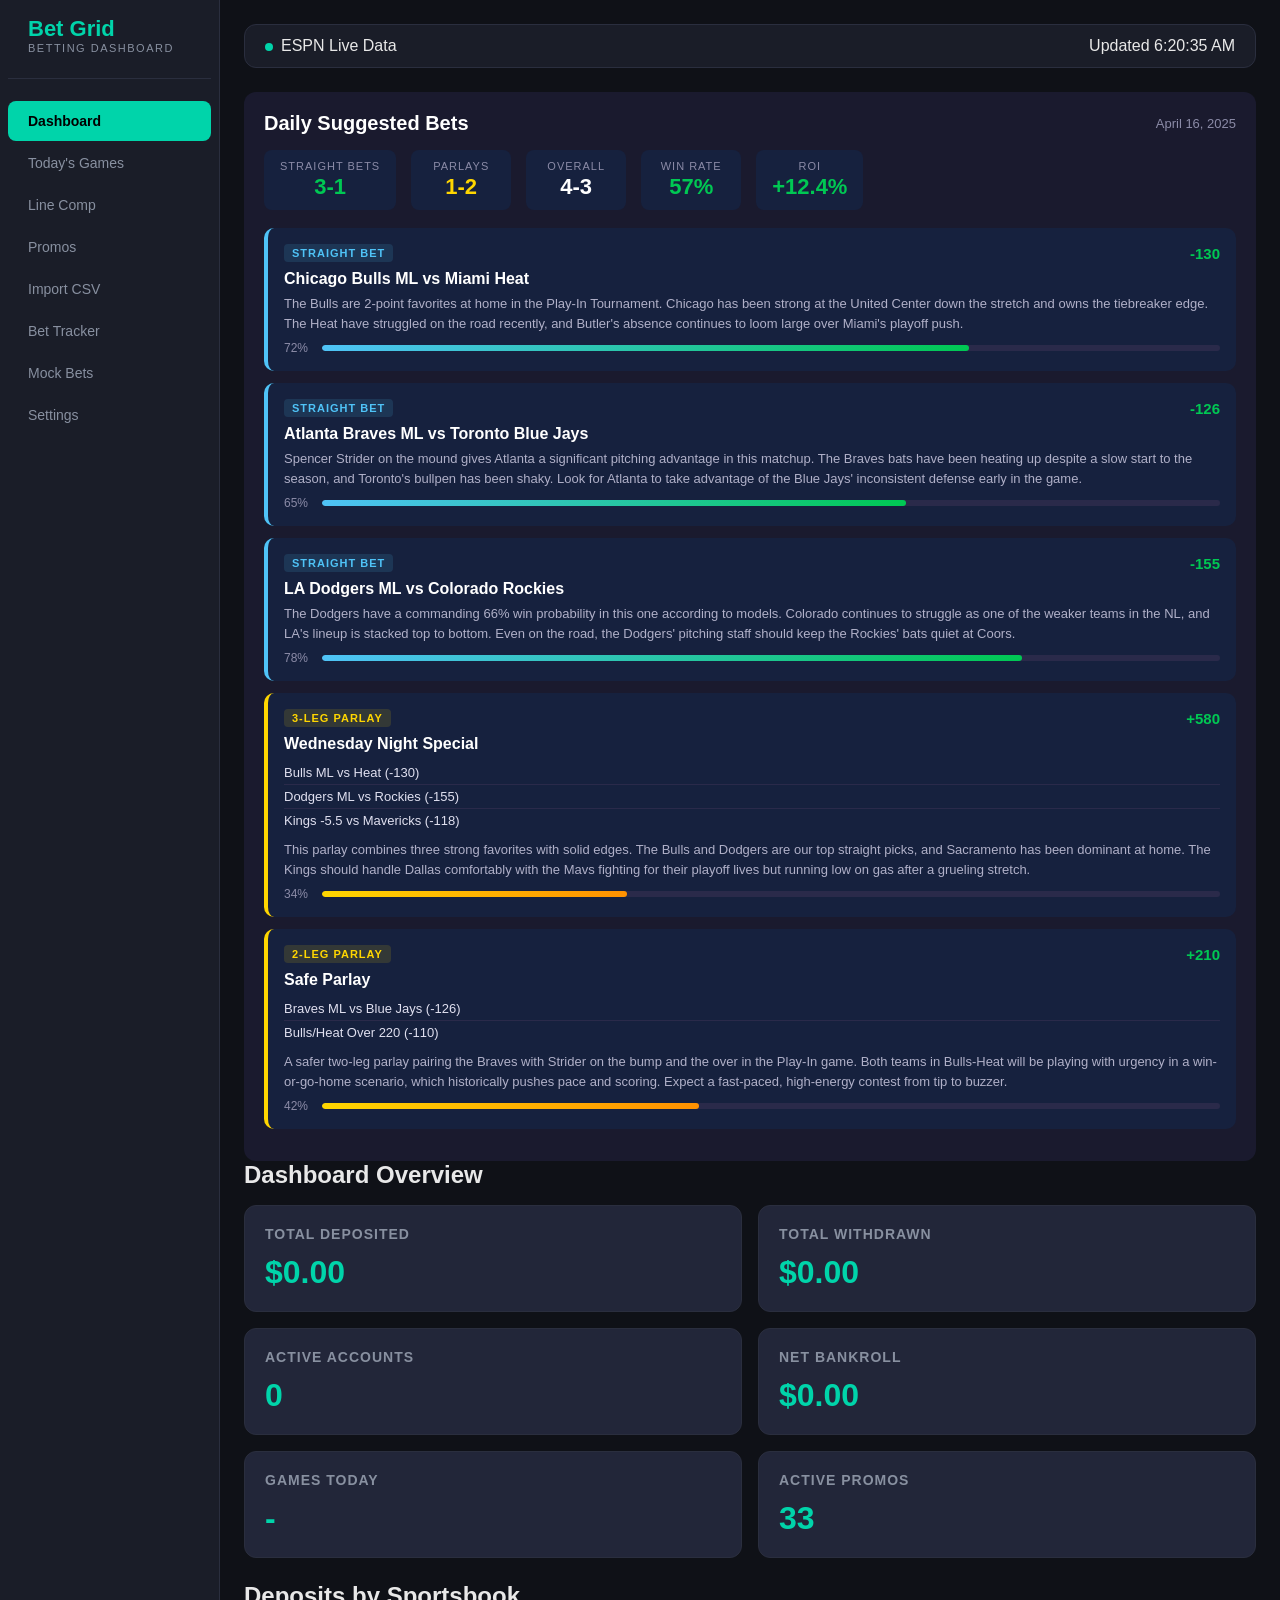
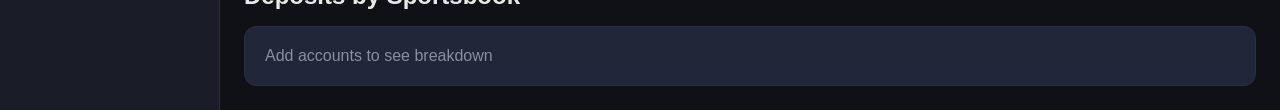
==== app.html @ ee0b2707 "Show today's games (live + upcoming) instead of blank Live Games tab" ====
<!DOCTYPE html>
<html lang="en">
<head>
<meta charset="UTF-8">
<meta name="viewport" content="width=device-width, initial-scale=1.0">
<title>Bet Grid - Sports Betting Dashboard</title>
<style>
:root{--bg:#0f1117;--bg2:#1a1d28;--card:#222639;--accent:#00d4aa;--ah:#00f0c0;--text:#e8e8e8;--dim:#8890a0;--green:#00d4aa;--red:#ff4757;--border:#2a2e3e;--side:220px}
*{margin:0;padding:0;box-sizing:border-box}
body{font-family:-apple-system,BlinkMacSystemFont,'Segoe UI',Roboto,sans-serif;background:var(--bg);color:var(--text);min-height:100vh}
#app{display:flex;min-height:100vh}
.sidebar{width:var(--side);background:var(--bg2);border-right:1px solid var(--border);padding:16px 8px;display:flex;flex-direction:column;gap:4px;flex-shrink:0}
.logo{padding:0 20px 24px;border-bottom:1px solid var(--border)}
.logo h1{font-size:22px;color:var(--accent);font-weight:700}
.tagline{font-size:11px;color:var(--dim);text-transform:uppercase;letter-spacing:1.5px}
.nav-links{list-style:none;margin-top:16px}
.nav-links li{padding:12px 20px;cursor:pointer;color:var(--dim);font-size:14px;transition:all .2s;border-radius:8px;margin:2px 0}
.nav-links li:hover{background:var(--card);color:var(--text)}
.nav-links li.active{background:var(--accent);color:#000;font-weight:600}
.mobile-nav{display:none;background:var(--bg2);padding:8px;overflow-x:auto;white-space:nowrap;border-bottom:1px solid var(--border)}
.mobile-nav button{background:var(--card);color:var(--dim);border:1px solid var(--border);padding:8px 16px;border-radius:8px;font-size:13px;margin-right:6px;cursor:pointer}
.mobile-nav button.active{background:var(--accent);color:#000;font-weight:600;border-color:var(--accent)}
.main{flex:1;padding:24px;overflow-y:auto}
.tab-content{display:none}.tab-content.active{display:block}
.status-bar{background:var(--bg2);border:1px solid var(--border);border-radius:12px;padding:12px 20px;display:flex;justify-content:space-between;align-items:center;margin-bottom:24px}
.status-dot{width:8px;height:8px;border-radius:50%;display:inline-block;margin-right:8px}
.status-dot.green{background:var(--green)}.status-dot.red{background:var(--red)}
h2{font-size:24px;margin-bottom:16px}
.grid{display:grid;grid-template-columns:repeat(auto-fill,minmax(340px,1fr));gap:16px;margin-bottom:24px}
.card{background:var(--card);border:1px solid var(--border);border-radius:12px;padding:20px}
.card h3{font-size:14px;color:var(--dim);text-transform:uppercase;letter-spacing:1px;margin-bottom:12px}
.big-num{font-size:32px;font-weight:700}
.game-card{background:var(--card);border:1px solid var(--border);border-radius:12px;padding:16px;margin-bottom:12px}
.game-header{display:flex;justify-content:space-between;align-items:center;margin-bottom:8px}
.game-teams{display:flex;flex-direction:column;gap:6px}
.team-row{display:flex;align-items:center;gap:10px;font-size:15px}
.team-row img{width:24px;height:24px}
.team-row .record{color:var(--dim);font-size:12px;margin-left:auto}
.team-row .score{font-weight:700;font-size:18px;margin-left:auto;min-width:30px;text-align:right}
.sport-badge{background:var(--accent);color:#000;font-size:11px;font-weight:700;padding:3px 8px;border-radius:4px}
.game-status{color:var(--dim);font-size:13px}
.game-status.live{color:var(--green);font-weight:600}
.odds-table{width:100%;border-collapse:collapse;margin-top:12px;font-size:13px}
.odds-table th{background:var(--bg);color:var(--dim);padding:8px 6px;text-align:center;font-size:11px;text-transform:uppercase;border-bottom:1px solid var(--border)}
.odds-table td{padding:8px 6px;text-align:center;border-bottom:1px solid var(--border)}
.odds-table .book-name{text-align:left;font-weight:600;font-size:12px;color:var(--dim)}
.odds-table .positive{color:var(--green)}.odds-table .negative{color:var(--red)}
.odds-table .best{background:rgba(0,212,170,.12);font-weight:700} .odds-table td[onclick]:hover{background:rgba(0,212,170,.2);cursor:pointer;transform:scale(1.05)}
.filter-bar{display:flex;gap:12px;margin-bottom:20px;flex-wrap:wrap;align-items:center}
.filter-bar select,.filter-bar input{background:var(--bg2);border:1px solid var(--border);color:var(--text);padding:8px 14px;border-radius:8px;font-size:14px}
.btn{background:var(--accent);color:#000;border:none;padding:10px 20px;border-radius:8px;font-weight:600;cursor:pointer;font-size:14px}
.btn:hover{background:var(--ah)}
.hidden{display:none}
table{width:100%;border-collapse:collapse;margin-top:12px}
th,td{padding:10px 12px;text-align:left;border-bottom:1px solid var(--border)}
th{color:var(--dim);font-size:12px;text-transform:uppercase}
td{font-size:14px}
.form-group{margin-bottom:16px}
.form-group label{display:block;color:var(--dim);font-size:13px;margin-bottom:6px}
.form-group input,.form-group select,.form-group textarea{width:100%;background:var(--bg2);border:1px solid var(--border);color:var(--text);padding:10px;border-radius:8px;font-size:14px}
.form-row{display:grid;grid-template-columns:1fr 1fr;gap:16px}
.toast{position:fixed;bottom:24px;right:24px;background:var(--green);color:#000;padding:12px 24px;border-radius:8px;font-weight:600;z-index:999;display:none}
.api-status{padding:8px 16px;border-radius:8px;margin-bottom:16px;font-size:13px}
.api-status.ok{background:rgba(0,212,170,.1);border:1px solid var(--green);color:var(--green)}
.api-status.err{background:rgba(255,71,87,.1);border:1px solid var(--red);color:var(--red)}
@media(max-width:768px){.sidebar{display:none}.mobile-nav{display:flex}.main{padding:12px}}
.odds-table td.clickable-odd{cursor:pointer;transition:all .15s}.odds-table td.clickable-odd:hover{background:rgba(0,212,170,.25);transform:scale(1.08)}.odds-table td.clickable-odd.selected{background:rgba(0,212,170,.35);outline:2px solid var(--accent)}.live-slip{position:sticky;bottom:0;background:var(--bg2);border:2px solid var(--accent);border-radius:12px;padding:16px;margin-top:20px;z-index:50;box-shadow:0 -4px 20px rgba(0,0,0,.5)}.cashout-btn{background:linear-gradient(135deg,#f5a623,#f7c948);color:#000;border:none;padding:6px 14px;border-radius:6px;font-weight:700;cursor:pointer;font-size:12px}.cashout-btn:hover{filter:brightness(1.1)} </style>
</head>
<body>
<div id="app">
<aside class="sidebar">
<div class="logo"><h1>Bet Grid</h1><div class="tagline">Betting Dashboard</div></div>
<ul class="nav-links">
<li class="active" data-tab="dashboard">Dashboard</li>
<li data-tab="live">Today's Games</li>
<li data-tab="lines">Line Comp</li>
<li data-tab="promos">Promos</li>


<li data-tab="import">Import CSV</li>
<li data-tab="settings">Settings</li>
<li data-tab="bets">Bet Tracker</li>
<li data-tab="mock">Mock Bets</li>         
</ul>
</aside>
<div class="main">
<div class="mobile-nav" id="mobile-nav">
<button class="active" data-tab="dashboard">Dashboard</button>
<button data-tab="live">Live</button>
<button data-tab="lines">Lines</button>
<button data-tab="promos">Promos</button>


<button data-tab="settings">Settings</button>
<button data-tab="bets">Bets</button>
<button data-tab="mock">Mock</button><button class="mobile-nav" data-tab="arb">Arb</button>
</div>
<div class="status-bar"><div><span class="status-dot green" id="status-dot"></span><span id="status-text">ESPN Live Data</span></div><span id="last-update">Connecting...</span></div>
<div id="tab-dashboard" class="tab-content active">
<h2>Dashboard Overview</h2>
<div class="grid">
<div class="card"><h3>Total Deposited</h3><div class="big-num" id="total-deposited" style="color:var(--accent)">$0.00</div></div>
<div class="card"><h3>Total Withdrawn</h3><div class="big-num" id="total-withdrawn" style="color:var(--accent)">$0.00</div></div>
<div class="card"><h3>Active Accounts</h3><div class="big-num" id="active-accounts" style="color:var(--accent)">0</div></div>
<div class="card"><h3>Net Bankroll</h3><div class="big-num" id="net-bankroll" style="color:var(--accent)">$0.00</div></div>
<div class="card"><h3>Games Today</h3><div class="big-num" id="todays-games" style="color:var(--accent)">-</div></div>
<div class="card"><h3>Active Promos</h3><div class="big-num" id="active-promos" style="color:var(--accent)">-</div></div>
</div>
<h2>Deposits by Sportsbook</h2>
<div id="deposits-chart" class="card"><p style="color:var(--dim)">Add accounts to see breakdown</p></div>
</div>
<div id="tab-live" class="tab-content">
<h2>Today's Games</h2>
<p id="live-loading">Loading live data...</p>
<p id="no-live" class="hidden">No games scheduled yet today. Check back soon!</p>
<div id="live-container"></div><div id="live-bet-slip" class="live-slip" style="display:none"><div style="display:flex;justify-content:space-between;align-items:center;margin-bottom:12px"><h3 style="color:var(--accent);margin:0">Bet Slip (<span id="lbs-count">0</span> legs)</h3><span style="color:var(--dim);font-size:12px;cursor:pointer" onclick="toggleLiveSlipBody()">&#9660;</span></div><div id="lbs-body"><div id="lbs-legs"></div><div style="display:flex;justify-content:space-between;align-items:center;margin-top:10px"><span style="color:var(--dim);font-size:13px">Combined: <strong id="lbs-odds" style="color:var(--text)">-</strong></span><span style="color:var(--dim);font-size:13px">Payout: <strong id="lbs-payout" style="color:var(--green)">$0.00</strong></span></div><div style="display:flex;gap:8px;margin-top:12px;align-items:center"><input type="number" id="lbs-wager" value="10" style="flex:1;background:var(--bg);border:1px solid var(--border);color:var(--text);padding:8px;border-radius:6px" oninput="updateLbsPayout()"><button class="btn" onclick="placeLiveBet()">Place Bet</button></div><div style="text-align:center;margin-top:6px"><a href="#" onclick="clearLbs();return false" style="color:var(--dim);font-size:12px">Clear Slip</a></div></div></div>
</div>
<div id="tab-lines" class="tab-content">
<h2>Line Comparison - 5 Sportsbooks</h2>
<div id="lines-api-status"></div>
<div class="filter-bar">
<select id="sport-filter"><option value="all">All Sports</option><option value="icehockey_nhl">NHL</option><option value="baseball_mlb">MLB</option><option value="basketball_nba">NBA</option><option value="americanfootball_nfl">NFL</option><option value="mma_mixed_martial_arts">UFC</option></select>
<button class="btn" id="refresh-lines">Refresh Lines</button>
<input type="text" id="team-search" placeholder="Search team...">
</div>
<p id="lines-loading" class="hidden">Loading odds from 5 sportsbooks...</p>
<p id="no-lines-msg" class="hidden">No odds data. Enter your Odds API key in Settings to get live lines from DraftKings, FanDuel, BetMGM, BetRivers & ESPN BET.</p>
<div id="lines-container"></div><div id="lines-parlay-slip" style="position:fixed;bottom:0;right:24px;width:380px;background:var(--bg2);border:1px solid var(--accent);border-bottom:none;border-radius:12px 12px 0 0;z-index:100;display:none;box-shadow:0 -4px 20px rgba(0,0,0,.5)"><div style="padding:12px 16px;background:var(--accent);color:#000;font-weight:700;border-radius:12px 12px 0 0;display:flex;justify-content:space-between;align-items:center;cursor:pointer" onclick="toggleLinesSlip()"><span>Parlay Slip (<span id="lp-count">0</span> legs)</span><span id="lp-toggle">&#9660;</span></div><div id="lp-body" style="padding:16px;max-height:400px;overflow-y:auto"><div id="lp-legs"><p style="color:var(--dim);font-size:13px">Click any odds in the table to add legs from any sportsbook.</p></div><div style="border-top:1px solid var(--border);padding-top:12px;margin-top:12px"><div style="display:flex;justify-content:space-between;font-size:14px;margin-bottom:4px"><span>Combined Odds:</span><strong id="lp-odds">-</strong></div><div style="display:flex;justify-content:space-between;font-size:14px;margin-bottom:8px"><span>Payout:</span><strong id="lp-payout" style="color:var(--green)">$0.00</strong></div><div style="display:flex;gap:8px;margin-bottom:8px"><input type="number" id="lp-wager" value="10" style="flex:1;background:var(--bg);border:1px solid var(--border);color:var(--text);padding:8px;border-radius:6px" oninput="updateLinesPayout()"><button class="btn" onclick="placeMockFromLines()">Place Mock Bet</button></div><button onclick="clearLinesParlay()" style="width:100%;background:none;border:1px solid var(--border);color:var(--dim);padding:6px;border-radius:6px;cursor:pointer;font-size:12px">Clear Slip</button></div></div></div>
</div>
<div id="tab-promos" class="tab-content">
<h2>Promotions</h2>
    <div class="filter-bar">
    <select id="promo-book-filter" onchange="renderPromos()"><option value="all">All Sportsbooks</option><option value="DraftKings">DraftKings</option><option value="FanDuel">FanDuel</option><option value="BetMGM">BetMGM</option><option value="ESPN BET">ESPN BET</option><option value="BetRivers">BetRivers</option></select>
    <select id="promo-sport-filter" onchange="renderPromos()"><option value="all">All Sports</option><option value="NBA">NBA</option><option value="MLB">MLB</option><option value="NHL">NHL</option><option value="NFL">NFL</option><option value="Soccer">Soccer</option><option value="NASCAR">NASCAR</option><option value="All">General</option></select>
    </div>
    <div id="promos-container" class="grid"></div>
</div>
<div id="tab-accounts" class="tab-content">
<h2>Sportsbook Accounts</h2>
<button class="btn" onclick="showAddAccount()" style="margin-bottom:16px">+ Add Account</button>
<div id="add-account-form" class="hidden card" style="margin-bottom:16px">
<div class="form-group"><label>Sportsbook</label><select id="acct-book"><option>DraftKings</option><option>FanDuel</option><option>BetMGM</option><option>BetRivers</option><option>ESPN BET</option><option>Other</option></select></div>
<div class="form-group"><label>Deposited Amount</label><input type="number" id="acct-deposit" placeholder="0.00"></div>
<button class="btn" onclick="saveAccount()">Save Account</button>
</div>
<table><thead><tr><th>Sportsbook</th><th>Deposited</th><th>Status</th><th>Action</th></tr></thead><tbody id="accounts-body"></tbody></table>
</div>
<div id="tab-transactions" class="tab-content">
<h2>Transactions</h2>
<table><thead><tr><th>Date</th><th>Book</th><th>Type</th><th>Amount</th></tr></thead><tbody id="transactions-body"></tbody></table>
</div>
<div id="tab-settings" class="tab-content">
<h2>Settings</h2>
<div class="card" style="margin-bottom:16px">
<h3>The Odds API Key</h3>
<p style="color:var(--dim);font-size:13px;margin-bottom:12px">Get a FREE key at <a href="https://the-odds-api.com" target="_blank" style="color:var(--accent)">the-odds-api.com</a> (500 requests/month). This powers live lines from DraftKings, FanDuel, BetMGM, BetRivers & ESPN BET.</p>
<div class="form-group"><label>API Key</label><input type="text" id="odds-api-key" placeholder="Paste your Odds API key here..."></div>
<button class="btn" onclick="saveApiKey()">Save API Key</button>
<div id="api-key-status" style="margin-top:8px"></div>
</div>
<div class="form-group"><label>Default Odds Format</label><select id="odds-format"><option>American</option><option>Decimal</option><option>Fractional</option></select></div>
<div class="form-group"><label>Auto-Refresh Interval</label><select id="refresh-interval"><option value="30">30 seconds</option><option value="60">1 minute</option><option value="300">5 minutes</option></select></div>
<button class="btn" onclick="showToast('Settings saved!')">Save Settings</button>
</div>
<div id="tab-bets" class="tab-content">
<h2>Bet Tracker</h2>
<div class="form-row">
<div class="form-group"><label>Sportsbook</label><select id="bt-book"><option>DraftKings</option><option>FanDuel</option><option>BetMGM</option><option>BetRivers</option><option>ESPN BET</option></select></div>
<div class="form-group"><label>Bet Amount</label><input type="number" id="bt-amount" placeholder="0.00"></div>
</div>
<div class="form-row">
<div class="form-group"><label>Odds</label><input type="text" id="bt-odds" placeholder="-110"></div>
<div class="form-group"><label>Pick</label><input type="text" id="bt-pick" placeholder="Team / Over / Under"></div>
</div>
<button class="btn" onclick="saveBet()">Log Bet</button>
<table><thead><tr><th>Date</th><th>Book</th><th>Pick</th><th>Odds</th><th>Amount</th><th>Result</th></tr></thead><tbody id="bets-body"></tbody></table>
</div>
<div id="tab-mock" class="tab-content"><h2>Mock Bets - Parlay Builder</h2><div class="grid"><div class="card"><h3>Your Mock Bankroll</h3><div style="display:flex;gap:16px;align-items:center"><div><div class="big-num" id="mock-bankroll">$1,000.00</div><p style="color:var(--dim);font-size:13px;margin-top:4px">Starting: $1,000</p></div><div style="margin-left:auto;text-align:right"><div style="font-size:14px" id="mock-record">0-0</div><p style="color:var(--dim);font-size:12px">W-L Record</p></div></div></div><div class="card"><h3>Mock Stats</h3><div style="display:grid;grid-template-columns:1fr 1fr;gap:8px;font-size:14px"><div>Total Bets: <strong id="mock-total-bets">0</strong></div><div>Win Rate: <strong id="mock-win-rate">0%</strong></div><div>Total Wagered: <strong id="mock-total-wagered">$0</strong></div><div>Net P/L: <strong id="mock-net-pl" style="color:var(--dim)">$0.00</strong></div><div>Avg Odds: <strong id="mock-avg-odds">-</strong></div><div>Best Win: <strong id="mock-best-win" style="color:var(--green)">$0</strong></div></div></div></div><div style="display:grid;grid-template-columns:1fr 340px;gap:20px;margin-top:16px"><div><h3 style="color:var(--dim);text-transform:uppercase;letter-spacing:1px;font-size:13px;margin-bottom:12px">Select Legs from Live Odds</h3><div class="filter-bar"><select id="mock-sport-filter" onchange="renderMockGames()"><option value="all">All Sports</option><option value="NHL">NHL</option><option value="MLB">MLB</option><option value="NBA">NBA</option><option value="NFL">NFL</option></select><select id="mock-book-filter" onchange="renderMockGames()"><option value="best">Best Odds</option><option value="draftkings">DraftKings</option><option value="fanduel">FanDuel</option><option value="betmgm">BetMGM</option><option value="betrivers">BetRivers</option><option value="espnbet">ESPN BET</option></select></div><div id="mock-games-list" style="max-height:500px;overflow-y:auto"><p style="color:var(--dim)">Load lines first (go to Line Comp tab or enter API key in Settings)</p></div></div><div><div class="card" style="position:sticky;top:0"><h3 style="color:var(--accent)">Parlay Slip</h3><div id="parlay-legs" style="margin:12px 0"><p style="color:var(--dim);font-size:13px">No legs added yet. Click odds from games to build your parlay.</p></div><div style="border-top:1px solid var(--border);padding-top:12px;margin-top:12px"><div style="display:flex;justify-content:space-between;font-size:14px;margin-bottom:6px"><span>Legs:</span><strong id="parlay-leg-count">0</strong></div><div style="display:flex;justify-content:space-between;font-size:14px;margin-bottom:6px"><span>Combined Odds:</span><strong id="parlay-combined-odds">-</strong></div><div style="display:flex;justify-content:space-between;font-size:14px;margin-bottom:12px"><span>Potential Payout:</span><strong id="parlay-payout" style="color:var(--green)">$0.00</strong></div><div class="form-group"><label>Wager Amount ($)</label><input type="number" id="mock-wager" placeholder="10.00" value="10" oninput="updateParlayPayout()"></div><button class="btn" onclick="placeMockBet()" style="width:100%">Place Mock Bet</button><button onclick="clearParlay()" style="width:100%;margin-top:8px;background:var(--card);color:var(--dim);border:1px solid var(--border);padding:8px;border-radius:8px;cursor:pointer">Clear Slip</button></div></div></div></div><h3 style="margin-top:24px;margin-bottom:12px">Mock Bet History</h3><div style="display:flex;gap:8px;margin-bottom:12px"><button class="btn" onclick="settleAllMock()" style="font-size:12px;padding:6px 14px">Auto-Settle Bets</button><button onclick="resetMockBets()" style="font-size:12px;padding:6px 14px;background:var(--red);color:#fff;border:none;border-radius:8px;cursor:pointer">Reset All</button></div><table><thead><tr><th>Date</th><th>Legs</th><th>Odds</th><th>Wager</th><th>Payout</th><th>Result</th></tr></thead><tbody id="mock-history-body"></tbody></table></div><div id="tab-arb" class="tab-content">
<h2>Arbitrage Calculator</h2>
<div class="form-row">
<div class="form-group"><label>Total Stake ($)</label><input type="number" id="arb-total" placeholder="100"></div>
<div class="form-group"><label>Odds Format</label><select id="arb-format"><option>American</option><option>Decimal</option></select></div>
</div>
<div class="form-row">
<div class="form-group"><label>Outcome 1 Odds</label><input type="text" id="arb-odds1" placeholder="+150"></div>
<div class="form-group"><label>Outcome 2 Odds</label><input type="text" id="arb-odds2" placeholder="-130"></div>
</div>
<button class="btn" onclick="calcArb()">Calculate</button>
<div id="arb-result" style="margin-top:16px"></div>
</div>
</div></div>
<div id="toast" class="toast"></div>
<script>
const BOOKS=['draftkings','fanduel','betmgm','betrivers','espnbet'];
const BOOK_NAMES={draftkings:'DraftKings',fanduel:'FanDuel',betmgm:'BetMGM',betrivers:'BetRivers',espnbet:'ESPN BET'};
const ODDS_SPORTS=[{key:'icehockey_nhl',name:'NHL'},{key:'baseball_mlb',name:'MLB'},{key:'basketball_nba',name:'NBA'},{key:'americanfootball_nfl',name:'NFL'},{key:'mma_mixed_martial_arts',name:'UFC'}];
const ESPN_SPORTS=[{name:'NHL',path:'hockey/nhl'},{name:'MLB',path:'baseball/mlb'},{name:'NBA',path:'basketball/nba'},{name:'NFL',path:'football/nfl'}];
let accounts=JSON.parse(localStorage.getItem('eb_accounts')||'[]');
let transactions=JSON.parse(localStorage.getItem('eb_transactions')||'[]');
let bets=JSON.parse(localStorage.getItem('eb_bets')||'[]');     let promos=[
{book:'DraftKings',sport:'NBA',desc:'NBA Play-In Games 30% SGP(x) Boost on 4+ leg parlays',exp:'2026-04-30'},
{book:'DraftKings',sport:'NBA',desc:'NBA Quick Hits 25% Profit Boost',exp:'2026-04-30'},
{book:'DraftKings',sport:'MLB',desc:'MLB Quick Hits 30% Profit Boost',exp:'2026-04-30'},
{book:'DraftKings',sport:'All',desc:'Any Sport 20% Profit Boost on any bet today',exp:'2026-04-30'},
{book:'DraftKings',sport:'Soccer',desc:'Champions League Profit Boost Pack - boost for each UCL match',exp:'2026-04-30'},
{book:'DraftKings',sport:'NBA',desc:'NBA Series Specials 25% Profit Boost on Series Props',exp:'2026-05-15'},
{book:'DraftKings',sport:'MLB',desc:'MLB Early Exit - insurance on pitchers and batters',exp:'2026-06-30'},
{book:'DraftKings',sport:'All',desc:'Refer a Friend - both get bonus bets',exp:'2026-12-31'},
{book:'FanDuel',sport:'NBA',desc:'NBA Play-In-Palooza: 50% profit boost on live NBA Play-In wager + $2M bonus bet pool',exp:'2026-04-30'},
{book:'FanDuel',sport:'NBA',desc:'NBA Happy Hour: 30% profit boost on Player Points NBA wager (5-19pm ET)',exp:'2026-04-30'},
{book:'FanDuel',sport:'NBA',desc:'NBA SGP 25% Profit Boost on 3+ leg same-game parlay',exp:'2026-04-30'},
{book:'FanDuel',sport:'All',desc:'All-Sport Parlay 30% Profit Boost on any parlay or SGP+',exp:'2026-04-30'},
{book:'FanDuel',sport:'NHL',desc:'NHL SGP 25% Profit Boost on 3+ leg same-game parlay',exp:'2026-04-30'},
{book:'FanDuel',sport:'Soccer',desc:'Soccer SGP 30% Profit Boost on 3+ leg same-game parlay',exp:'2026-04-30'},
{book:'FanDuel',sport:'MLB',desc:'Referral MLB Jersey Sweepstakes - refer a friend for giveaway entry',exp:'2026-05-31'},
{book:'FanDuel',sport:'All',desc:'FanDuel Discord community - exclusive rewards & insights',exp:'2026-12-31'},
{book:'BetMGM',sport:'All',desc:'Any Sport Parlay Boost on any sport',exp:'2026-04-30'},
{book:'BetMGM',sport:'NBA',desc:'Fast Break Daily Bonus - daily shot at $50 bonus bet, spins, or boost',exp:'2026-04-30'},
{book:'BetMGM',sport:'NHL',desc:'NHL Hat Trick Jackpot - bet $10+ on Anytime Goalscorer, share $10K if 3+ goals',exp:'2026-04-30'},
{book:'BetMGM',sport:'All',desc:'Lions Boost - daily enhanced odds boosts on select markets',exp:'2026-04-30'},
{book:'BetMGM',sport:'All',desc:'Multi-Sport Parlay Boost - up to 33% increased payout on multi-sport parlays',exp:'2026-04-30'},
{book:'BetMGM',sport:'All',desc:'Parlay Plus - up to 40% more profit on 4-7 leg parlays any sport',exp:'2026-04-30'},
{book:'BetMGM',sport:'All',desc:'Refer-a-Friend: Both get $100 bonus when friend signs up',exp:'2026-12-31'},
{book:'ESPN BET',sport:'All',desc:'Special Market - curated wagers from ESPN personalities (SVP, Greenberg, Elle Duncan)',exp:'2026-04-30'},
{book:'ESPN BET',sport:'All',desc:'Daily Odds Boosts across MLB, NBA, NHL and more',exp:'2026-04-30'},
{book:'ESPN BET',sport:'All',desc:'PENN Play Program - loyalty rewards: odds boosts, free trips, hotel stays',exp:'2026-12-31'},
{book:'ESPN BET',sport:'All',desc:'Refer a Friend - both get $50 in sportsbook bonuses',exp:'2026-12-31'},
{book:'BetRivers',sport:'All',desc:'House Specials - daily boosts & special markets for local teams',exp:'2026-04-30'},
{book:'BetRivers',sport:'All',desc:'Daily Odds Boosts - sport-specific profit boosts (NFL, NBA, NHL, MLB & more)',exp:'2026-04-30'},
{book:'BetRivers',sport:'NASCAR',desc:'NASCAR Top 5 Insurance - bonus bets back if Top 5 finisher bet loses',exp:'2026-04-30'},
{book:'BetRivers',sport:'All',desc:'PropPacks - curated prop bet bundles with boosted odds',exp:'2026-04-30'},
{book:'BetRivers',sport:'All',desc:'Rush Rewards & Bonus Store - earn points, redeem for bonus bets & boosts',exp:'2026-12-31'},
{book:'BetRivers',sport:'All',desc:'Happy Hour Multipliers - earn extra loyalty points during happy hours',exp:'2026-04-30'}
    
];
    let liveData=[];let linesData=[];
function getApiKey(){return localStorage.getItem('eb_odds_api_key')||'';}
function saveApiKey(){
const k=document.getElementById('odds-api-key').value.trim();
localStorage.setItem('eb_odds_api_key',k);
if(k){document.getElementById('api-key-status').innerHTML='<div class="api-status ok">API key saved. Testing...</div>';testApiKey(k);}else{document.getElementById('api-key-status').innerHTML='<div class="api-status err">No key entered</div>';}
}
async function testApiKey(k){
try{
const r=await fetch('https://api.the-odds-api.com/v4/sports?apiKey='+k);
if(r.ok){document.getElementById('api-key-status').innerHTML='<div class="api-status ok">Connected! Remaining: '+r.headers.get('x-requests-remaining')+' requests</div>';fetchLines();}else{document.getElementById('api-key-status').innerHTML='<div class="api-status err">Invalid key ('+r.status+')</div>';}
}catch(e){document.getElementById('api-key-status').innerHTML='<div class="api-status err">Connection error</div>';}
}
function showToast(m){const t=document.getElementById('toast');t.textContent=m;t.style.display='block';setTimeout(()=>t.style.display='none',2500);}
function showAddAccount(){document.getElementById('add-account-form').classList.toggle('hidden');}
function saveAccount(){const b=document.getElementById('acct-book').value;const d=parseFloat(document.getElementById('acct-deposit').value)||0;accounts.push({book:b,deposit:d,status:'Active'});localStorage.setItem('eb_accounts',JSON.stringify(accounts));transactions.push({date:new Date().toLocaleDateString(),book:b,type:'Deposit',amount:d});localStorage.setItem('eb_transactions',JSON.stringify(transactions));renderAll();showToast('Account added!');document.getElementById('add-account-form').classList.add('hidden');}
function removeAccount(i){transactions.push({date:new Date().toLocaleDateString(),book:accounts[i].book,type:'Withdrawal',amount:-accounts[i].deposit});accounts.splice(i,1);localStorage.setItem('eb_accounts',JSON.stringify(accounts));localStorage.setItem('eb_transactions',JSON.stringify(transactions));renderAll();showToast('Account removed');}
function saveBet(){const b=document.getElementById('bt-book').value;const a=parseFloat(document.getElementById('bt-amount').value)||0;const o=document.getElementById('bt-odds').value;const p=document.getElementById('bt-pick').value;bets.push({date:new Date().toLocaleDateString(),book:b,amount:a,odds:o,pick:p,result:'Pending'});localStorage.setItem('eb_bets',JSON.stringify(bets));renderAll();showToast('Bet logged!');}
function importCSV(){const f=document.getElementById('csv-file')?.files[0];if(!f)return showToast('Select a file first');const r=new FileReader();r.onload=function(e){const lines=e.target.result.split('\n');let count=0;lines.slice(1).forEach(l=>{const p=l.split(',');if(p.length>=4){transactions.push({date:p[0]?.trim(),book:p[1]?.trim(),type:p[2]?.trim(),amount:parseFloat(p[3])||0});count++;}});localStorage.setItem('eb_transactions',JSON.stringify(transactions));renderAll();showToast(count+' transactions imported!');};r.readAsText(f);}
function renderDashboard(){
const td=accounts.reduce((s,a)=>s+a.deposit,0);
document.getElementById('total-deposited').textContent='$'+td.toFixed(2);
document.getElementById('active-accounts').textContent=accounts.length;
document.getElementById('todays-games').textContent=linesData.length||liveData.length||'-';
document.getElementById('active-promos').textContent=promos.length;
const tw=transactions.filter(t=>t.type==='Withdrawal').reduce((s,t)=>s+Math.abs(t.amount),0);
document.getElementById('total-withdrawn').textContent='$'+tw.toFixed(2);
document.getElementById('net-bankroll').textContent='$'+(td-tw).toFixed(2);
const chart=document.getElementById('deposits-chart');
if(accounts.length>0){let h='';accounts.forEach(a=>{const p=td>0?(a.deposit/td*100):0;h+='<div style="display:flex;align-items:center;gap:12px;margin-bottom:8px"><span style="min-width:100px">'+a.book+'</span><div style="flex:1;background:var(--bg);border-radius:4px;height:24px"><div style="width:'+p+'%;background:var(--accent);height:100%;border-radius:4px"></div></div><span>$'+a.deposit.toFixed(2)+'</span></div>';});chart.innerHTML=h;}else{chart.innerHTML='<p style="color:var(--dim)">Add accounts to see breakdown</p>';}
}
function renderPromos(){const c=document.getElementById('promos-container');c.innerHTML='';const bf=document.getElementById('promo-book-filter');const sf=document.getElementById('promo-sport-filter');const bookF=bf?bf.value:'all';const sportF=sf?sf.value:'all';let filtered=promos;if(bookF!=='all')filtered=filtered.filter(p=>p.book===bookF);if(sportF!=='all')filtered=filtered.filter(p=>p.sport===sportF);const grouped={};filtered.forEach(p=>{if(!grouped[p.book])grouped[p.book]=[];grouped[p.book].push(p);});const bookColors={DraftKings:'#53d769',FanDuel:'#1493ff','BetMGM':'#c4a64e','ESPN BET':'#d12d35',BetRivers:'#1a8b4e'};Object.keys(grouped).forEach(book=>{const color=bookColors[book]||'var(--accent)';c.innerHTML+='<div style="grid-column:1/-1;margin-top:12px"><h3 style="color:'+color+';font-size:18px;margin-bottom:8px;border-bottom:2px solid '+color+';padding-bottom:6px">'+book+' ('+grouped[book].length+' promos)</h3></div>';grouped[book].forEach(p=>{c.innerHTML+='<div class="card"><h3 style="color:'+color+'">'+p.sport+'</h3><p style="font-size:16px;font-weight:600;margin:8px 0">'+p.desc+'</p><p style="color:var(--dim);font-size:13px">Expires: '+p.exp+'</p></div>';});});}
function renderAccounts(){const b=document.getElementById('accounts-body');b.innerHTML='';accounts.forEach((a,i)=>{b.innerHTML+='<tr><td>'+a.book+'</td><td>$'+a.deposit.toFixed(2)+'</td><td style="color:var(--green)">'+a.status+'</td><td><button onclick="removeAccount('+i+')" style="background:var(--red);color:#fff;border:none;padding:4px 12px;border-radius:4px;cursor:pointer">Remove</button></td></tr>';});}
function renderTransactions(){const b=document.getElementById('transactions-body');b.innerHTML='';transactions.slice().reverse().forEach(t=>{b.innerHTML+='<tr><td>'+t.date+'</td><td>'+t.book+'</td><td>'+t.type+'</td><td style="color:'+(t.amount>=0?'var(--green)':'var(--red)')+'">$'+Math.abs(t.amount).toFixed(2)+'</td></tr>';});}
function renderBets(){const b=document.getElementById('bets-body');b.innerHTML='';bets.slice().reverse().forEach(t=>{b.innerHTML+='<tr><td>'+t.date+'</td><td>'+t.book+'</td><td>'+t.pick+'</td><td>'+t.odds+'</td><td>$'+t.amount.toFixed(2)+'</td><td>'+t.result+'</td></tr>';});}
function calcArb(){const total=parseFloat(document.getElementById('arb-total').value)||100;const o1=document.getElementById('arb-odds1').value;const o2=document.getElementById('arb-odds2').value;function toD(o){const n=parseInt(o);return n>0?(n/100)+1:(100/Math.abs(n))+1;}const d1=toD(o1),d2=toD(o2);const m=(1/d1)+(1/d2);const s1=total*(1/d1)/((1/d1)+(1/d2));const s2=total-s1;const div=document.getElementById('arb-result');if(m<1){const pr=total/m-total;div.innerHTML='<div style="background:rgba(0,212,170,.1);border:1px solid var(--green);border-radius:8px;padding:16px"><div style="color:var(--green);font-weight:700;font-size:18px">ARB FOUND! +$'+pr.toFixed(2)+'</div><div style="margin-top:8px">Stake 1: $'+s1.toFixed(2)+' at '+o1+'</div><div>Stake 2: $'+s2.toFixed(2)+' at '+o2+'</div></div>';}else{div.innerHTML='<div style="background:rgba(255,71,87,.1);border:1px solid var(--red);border-radius:8px;padding:16px"><div style="color:var(--red);font-weight:700">No arb. Vig: '+((m-1)*100).toFixed(2)+'%</div><div style="margin-top:8px">Stake 1: $'+s1.toFixed(2)+' at '+o1+'</div><div>Stake 2: $'+s2.toFixed(2)+' at '+o2+'</div></div>';}}
function renderAll(){renderDashboard();renderPromos();renderAccounts();renderTransactions();renderBets();} // Tab nav
function switchTab(tab){
document.querySelectorAll('.nav-links li').forEach(l=>l.classList.remove('active'));
document.querySelectorAll('.tab-content').forEach(t=>t.classList.remove('active'));
document.querySelectorAll('.mobile-nav button').forEach(b=>b.classList.remove('active'));
document.getElementById('tab-'+tab).classList.add('active');
const sl=document.querySelector('.nav-links li[data-tab="'+tab+'"]');if(sl)sl.classList.add('active');
const mb=document.querySelector('.mobile-nav button[data-tab="'+tab+'"]');if(mb)mb.classList.add('active');
}
document.querySelectorAll('.nav-links li').forEach(li=>{li.addEventListener('click',()=>switchTab(li.dataset.tab));});
document.querySelectorAll('.mobile-nav button').forEach(btn=>{btn.addEventListener('click',()=>switchTab(btn.dataset.tab));});
// ESPN Live Games
async function fetchESPN(){
document.getElementById('live-loading').classList.remove('hidden');
document.getElementById('no-live').classList.add('hidden');
document.getElementById('live-container').innerHTML='';
liveData=[];
for(const s of ESPN_SPORTS){
try{
const r=await fetch('https://site.api.espn.com/apis/site/v2/sports/'+s.path+'/scoreboard?dates='+new Date().toISOString().slice(0,10).replace(/-/g,''));
if(!r.ok)continue;const d=await r.json();
(d.events||[]).forEach(ev=>{
const c=ev.competitions&&ev.competitions[0];if(!c)return;
const away=c.competitors.find(x=>x.homeAway==='away');
const home=c.competitors.find(x=>x.homeAway==='home');
const tp=c.status?.type||{};
if(tp.state==='post')return;
liveData.push({sport:s.name,away,home,status:tp.shortDetail||'Live',comp:c});
});
}catch(e){console.log(e);}}
document.getElementById('live-loading').classList.add('hidden');
if(!liveData.length)document.getElementById('no-live').classList.remove('hidden');
renderLive();
document.getElementById('last-update').textContent='Updated '+new Date().toLocaleTimeString();
renderDashboard();
}
function renderLive(){
    const c=document.getElementById('live-container');c.innerHTML='';
    liveData.forEach(g=>{
    const aR=g.away.records?g.away.records[0]?.summary:'';
    const hR=g.home.records?g.home.records[0]?.summary:'';
    const isPre=g.comp.status.type.state==='pre';
    const awayName=g.away.team.displayName||g.away.team.shortDisplayName||g.away.team.abbreviation;
    const homeName=g.home.team.displayName||g.home.team.shortDisplayName||g.home.team.abbreviation;
    let oddsHTML='';
    const match=linesData.find(l=>{const la=l.away.toLowerCase(),lh=l.home.toLowerCase();return (la.includes(g.away.team.name.toLowerCase())||l.away.includes(g.away.team.shortDisplayName||'XX')) && (lh.includes(g.home.team.name.toLowerCase())||l.home.includes(g.home.team.shortDisplayName||'XX'));});
    if(match&&match.bookmakers.length){
    oddsHTML='<table class="odds-table"><thead><tr><th style="text-align:left">Book</th><th>'+g.away.team.abbreviation+' ML</th><th>'+g.home.team.abbreviation+' ML</th><th>Spread</th><th>O/U</th></tr></thead><tbody>';
    let bestAw=-9999,bestHm=-9999;
    match.bookmakers.forEach(bk=>{bk.markets.forEach(mk=>{if(mk.key==='h2h'){const aw=mk.outcomes.find(o=>o.name===match.away);const hm=mk.outcomes.find(o=>o.name===match.home);if(aw&&aw.price>bestAw)bestAw=aw.price;if(hm&&hm.price>bestHm)bestHm=hm.price;}});});
    ['draftkings','fanduel','betmgm','betrivers','espnbet'].forEach(bKey=>{
    const bk=match.bookmakers.find(b=>b.key===bKey);const name=BOOK_NAMES[bKey]||bKey;
    if(!bk){oddsHTML+='<tr><td class="book-name">'+name+'</td><td>-</td><td>-</td><td>-</td><td>-</td></tr>';return;}
    let awML='-',hmML='-',spread='-',ou='-';
    bk.markets.forEach(mk=>{if(mk.key==='h2h'){const aw=mk.outcomes.find(o=>o.name===match.away);const hm=mk.outcomes.find(o=>o.name===match.home);if(aw)awML=(aw.price>0?'+':'')+aw.price;if(hm)hmML=(hm.price>0?'+':'')+hm.price;}if(mk.key==='spreads'){const aw=mk.outcomes.find(o=>o.name===match.away);if(aw)spread=(aw.point>0?'+':'')+aw.point+' ('+(aw.price>0?'+':'')+aw.price+')';}if(mk.key==='totals'){const ov=mk.outcomes.find(o=>o.name==='Over');if(ov)ou='O '+ov.point+' ('+(ov.price>0?'+':'')+ov.price+')';}});
    const awN=parseFloat(awML)||0,hmN=parseFloat(hmML)||0;
    oddsHTML+='<tr><td class="book-name">'+name+'</td><td class="'+(awML!='-'?(awN<0?'negative':'positive'):'')+' '+(awN===bestAw&&awML!='-'?'best':'')+'">'+awML+'</td><td class="'+(hmML!='-'?(hmN<0?'negative':'positive'):'')+' '+(hmN===bestHm&&hmML!='-'?'best':'')+'">'+hmML+'</td><td>'+spread+'</td><td>'+ou+'</td></tr>';});
    oddsHTML+='</tbody></table>';}
    c.innerHTML+='<div class="game-card"><div class="game-header"><span class="sport-badge">'+g.sport+'</span><span class="game-status '+(g.status.includes('PM')||g.status.includes('AM')?'':'live')+'">'+g.status+'</span></div><div class="game-teams"><div class="team-row"><img src="'+g.away.team.logo+'" onerror="this.style.display=\'none\'"><strong>'+g.away.team.abbreviation+'</strong><span class="record">'+aR+'</span><span class="score">'+(isPre?'-':g.away.score)+'</span></div><div class="team-row"><img src="'+g.home.team.logo+'" onerror="this.style.display=\'none\'"><strong>'+g.home.team.abbreviation+'</strong><span class="record">'+hR+'</span><span class="score">'+(isPre?'-':g.home.score)+'</span></div></div>'+oddsHTML+'</div>';
    });
    }
// The Odds API - Multi-book lines
async function fetchLines(){
const key=getApiKey();
const st=document.getElementById('lines-api-status');
if(!key){
st.innerHTML='<div class="api-status err">No API key. Go to Settings to add your free Odds API key for live lines from 5 sportsbooks.</div>';
document.getElementById('no-lines-msg').classList.remove('hidden');
return;
}
st.innerHTML='';
document.getElementById('lines-loading').classList.remove('hidden');
document.getElementById('no-lines-msg').classList.add('hidden');
document.getElementById('lines-container').innerHTML='';
linesData=[];
const sf=document.getElementById('sport-filter').value;
const sports=sf==='all'?ODDS_SPORTS:ODDS_SPORTS.filter(s=>s.key===sf);
for(const s of sports){
try{
const url='https://api.the-odds-api.com/v4/sports/'+s.key+'/odds?apiKey='+key+'&regions=us&markets=h2h,spreads,totals&oddsFormat=american&bookmakers='+BOOKS.join(',');
const r=await fetch(url);
if(!r.ok)continue;
const data=await r.json();
const rem=r.headers.get('x-requests-remaining');
if(rem)st.innerHTML='<div class="api-status ok">Connected - '+rem+' API requests remaining this month</div>';
data.forEach(ev=>{
linesData.push({sport:s.name,sportKey:s.key,id:ev.id,home:ev.home_team,away:ev.away_team,start:ev.commence_time,bookmakers:ev.bookmakers||[]});
});
}catch(e){console.log(e);}}
document.getElementById('lines-loading').classList.add('hidden');
if(!linesData.length)document.getElementById('no-lines-msg').classList.remove('hidden');
renderLines();renderLive();renderMockGames();
renderDashboard();
}
function renderLines(){
const c=document.getElementById('lines-container');c.innerHTML='';
const search=document.getElementById('team-search').value.toLowerCase();
let filtered=linesData;
if(search)filtered=linesData.filter(g=>g.home.toLowerCase().includes(search)||g.away.toLowerCase().includes(search));
if(!filtered.length){c.innerHTML='<p style="color:var(--dim)">No games match filters.</p>';return;}
filtered.forEach(g=>{
const dt=new Date(g.start);
const timeStr=dt.toLocaleDateString('en-US',{month:'short',day:'numeric'})+' '+dt.toLocaleTimeString('en-US',{hour:'numeric',minute:'2-digit'});
let html='<div class="game-card"><div class="game-header"><span class="sport-badge">'+g.sport+'</span><span class="game-status">'+timeStr+'</span></div>';
html+='<div class="game-teams" style="margin-bottom:12px"><div class="team-row"><strong>'+g.away+'</strong></div><div class="team-row"><strong>'+g.home+'</strong></div></div>';
// Build odds table
html+='<table class="odds-table"><thead><tr><th style="text-align:left">Book</th><th>'+g.away.split(' ').pop()+' ML</th><th>'+g.home.split(' ').pop()+' ML</th><th>Spread</th><th>O/U</th></tr></thead><tbody>';
let bestAwayML=-9999,bestHomeML=-9999,bestSpreadVal=-9999,bestOU=9999;
// Collect best values first
g.bookmakers.forEach(bk=>{
bk.markets.forEach(mk=>{
if(mk.key==='h2h'){
const aw=mk.outcomes.find(o=>o.name===g.away);
const hm=mk.outcomes.find(o=>o.name===g.home);
if(aw&&aw.price>bestAwayML)bestAwayML=aw.price;
if(hm&&hm.price>bestHomeML)bestHomeML=hm.price;
}
});
});
// Render each book
const bookOrder=['draftkings','fanduel','betmgm','betrivers','espnbet'];
bookOrder.forEach(bKey=>{
const bk=g.bookmakers.find(b=>b.key===bKey);
const name=BOOK_NAMES[bKey]||bKey;
if(!bk){html+='<tr><td class="book-name">'+name+'</td><td>-</td><td>-</td><td>-</td><td>-</td></tr>';return;}
let awML='-',hmML='-',spread='-',ou='-';
bk.markets.forEach(mk=>{
if(mk.key==='h2h'){
const aw=mk.outcomes.find(o=>o.name===g.away);
const hm=mk.outcomes.find(o=>o.name===g.home);
if(aw)awML=(aw.price>0?'+':'')+aw.price;
if(hm)hmML=(hm.price>0?'+':'')+hm.price;
}
if(mk.key==='spreads'){
const aw=mk.outcomes.find(o=>o.name===g.away);
if(aw)spread=(aw.point>0?'+':'')+aw.point+' ('+(aw.price>0?'+':'')+aw.price+')';
}
if(mk.key==='totals'){
const ov=mk.outcomes.find(o=>o.name==='Over');
if(ov)ou='O '+ov.point+' ('+(ov.price>0?'+':'')+ov.price+')';
}
});
const awNum=parseFloat(awML)||0;
const hmNum=parseFloat(hmML)||0;
const awCls=(awML!=='-'?(awNum<0?'negative':'positive'):'')+' '+(awNum===bestAwayML&&awML!=='-'?'best':'');
const hmCls=(hmML!=='-'?(hmNum<0?'negative':'positive'):'')+' '+(hmNum===bestHomeML&&hmML!=='-'?'best':'');
const gIdx=linesData.indexOf(g);html+='<tr><td class="book-name">'+name+'</td><td class="'+awCls+'" style="cursor:pointer" onclick="addToLinesParlay('+gIdx+',\'away\',\''+bKey+'\')" title="Click to add to parlay">'+awML+'</td><td class="'+hmCls+'" style="cursor:pointer" onclick="addToLinesParlay('+gIdx+',\'home\',\''+bKey+'\')" title="Click to add to parlay">'+hmML+'</td><td>'+spread+'</td><td>'+ou+'</td></tr>';
});
html+='</tbody></table></div>';
c.innerHTML+=html;
});
}
// Filters
document.getElementById('sport-filter').addEventListener('change',renderLines);
document.getElementById('team-search').addEventListener('input',renderLines);
document.getElementById('refresh-lines').addEventListener('click',fetchLines);
// Init
// Auto-fetch lines on load if key saved
const savedKey=getApiKey();
if(savedKey)document.getElementById('odds-api-key').value=savedKey;
renderAll();if(savedKey)fetchLines();
fetchESPN();
setInterval(fetchESPN,30000); let parlaySlip=[];let mockBets=JSON.parse(localStorage.getItem('eb_mock_bets')||'[]');let mockBankroll=parseFloat(localStorage.getItem('eb_mock_bankroll'))||1000; function toDecimal(am){const n=parseInt(am);return n>0?(n/100)+1:(100/Math.abs(n))+1;} function toAmerican(dec){return dec>=2?'+'+(Math.round((dec-1)*100)):'-'+Math.round(100/(dec-1));} function renderMockGames(){const c=document.getElementById('mock-games-list');if(!linesData.length){c.innerHTML='<p style="color:var(--dim)">No lines loaded. Go to Line Comp or add API key in Settings.</p>';return;}const sf=document.getElementById('mock-sport-filter').value;const bf=document.getElementById('mock-book-filter').value;let games=linesData;if(sf!=='all')games=games.filter(g=>g.sport===sf);c.innerHTML='';games.forEach((g,gi)=>{let bestAw={p:-99999},bestHm={p:-99999};g.bookmakers.forEach(bk=>{bk.markets.forEach(mk=>{if(mk.key==='h2h'){const aw=mk.outcomes.find(o=>o.name===g.away);const hm=mk.outcomes.find(o=>o.name===g.home);if(aw&&aw.price>bestAw.p){bestAw={p:aw.price,bk:bk.key};}if(hm&&hm.price>bestHm.p){bestHm={p:hm.price,bk:bk.key};}}});});let awOdds=bestAw.p,hmOdds=bestHm.p,awBook='Best',hmBook='Best';if(bf!=='best'){const bk=g.bookmakers.find(b=>b.key===bf);if(bk){const mk=bk.markets.find(m=>m.key==='h2h');if(mk){const aw=mk.outcomes.find(o=>o.name===g.away);const hm=mk.outcomes.find(o=>o.name===g.home);if(aw)awOdds=aw.price;if(hm)hmOdds=hm.price;awBook=BOOK_NAMES[bf];hmBook=BOOK_NAMES[bf];}}}else{awBook=BOOK_NAMES[bestAw.bk]||'';hmBook=BOOK_NAMES[bestHm.bk]||'';}const awF=(awOdds>0?'+':'')+awOdds;const hmF=(hmOdds>0?'+':'')+hmOdds;const dt=new Date(g.start);const tStr=dt.toLocaleDateString('en-US',{month:'short',day:'numeric'})+' '+dt.toLocaleTimeString('en-US',{hour:'numeric',minute:'2-digit'});c.innerHTML+='<div class="game-card" style="padding:12px;margin-bottom:8px"><div style="display:flex;justify-content:space-between;align-items:center;margin-bottom:6px"><span class="sport-badge">'+g.sport+'</span><span style="color:var(--dim);font-size:12px">'+tStr+'</span></div><div style="display:flex;justify-content:space-between;align-items:center;margin-bottom:4px"><span style="font-size:14px">'+g.away+'</span><button onclick="addLeg('+gi+',\'away\')" style="background:'+(awOdds>0?'rgba(0,212,170,.15)':'rgba(255,71,87,.15)')+';color:'+(awOdds>0?'var(--green)':'var(--red)')+';border:1px solid '+(awOdds>0?'var(--green)':'var(--red)')+';padding:4px 12px;border-radius:6px;cursor:pointer;font-weight:700;font-size:13px" title="'+awBook+'">'+awF+'</button></div><div style="display:flex;justify-content:space-between;align-items:center"><span style="font-size:14px">'+g.home+'</span><button onclick="addLeg('+gi+',\'home\')" style="background:'+(hmOdds>0?'rgba(0,212,170,.15)':'rgba(255,71,87,.15)')+';color:'+(hmOdds>0?'var(--green)':'var(--red)')+';border:1px solid '+(hmOdds>0?'var(--green)':'var(--red)')+';padding:4px 12px;border-radius:6px;cursor:pointer;font-weight:700;font-size:13px" title="'+hmBook+'">'+hmF+'</button></div></div>';});} function addLeg(gi,side){const g=linesData[gi];if(!g)return;const bf=document.getElementById('mock-book-filter').value;let odds,team,book;if(bf==='best'){let best=-99999,bestBk='';g.bookmakers.forEach(bk=>{const mk=bk.markets.find(m=>m.key==='h2h');if(mk){const o=mk.outcomes.find(o=>o.name===(side==='away'?g.away:g.home));if(o&&o.price>best){best=o.price;bestBk=bk.key;}}});odds=best;book=BOOK_NAMES[bestBk]||bestBk;}else{const bk=g.bookmakers.find(b=>b.key===bf);const mk=bk?bk.markets.find(m=>m.key==='h2h'):null;const o=mk?mk.outcomes.find(o=>o.name===(side==='away'?g.away:g.home)):null;odds=o?o.price:0;book=BOOK_NAMES[bf]||bf;}team=side==='away'?g.away:g.home;const dup=parlaySlip.find(l=>l.gameId===g.id);if(dup){const idx=parlaySlip.indexOf(dup);parlaySlip[idx]={gameId:g.id,team,odds,book,sport:g.sport,vs:g.away+' vs '+g.home};}else{parlaySlip.push({gameId:g.id,team,odds,book,sport:g.sport,vs:g.away+' vs '+g.home});}renderParlaySlip();showToast(team+' added to parlay');} function renderParlaySlip(){const c=document.getElementById('parlay-legs');if(!parlaySlip.length){c.innerHTML='<p style="color:var(--dim);font-size:13px">No legs added yet. Click odds from games to build your parlay.</p>';document.getElementById('parlay-leg-count').textContent='0';document.getElementById('parlay-combined-odds').textContent='-';document.getElementById('parlay-payout').textContent='$0.00';return;}c.innerHTML='';parlaySlip.forEach((l,i)=>{const f=(l.odds>0?'+':'')+l.odds;c.innerHTML+='<div style="display:flex;justify-content:space-between;align-items:center;padding:8px;background:var(--bg);border-radius:6px;margin-bottom:6px;font-size:13px"><div><strong>'+l.team+'</strong><div style="color:var(--dim);font-size:11px">'+l.sport+' · '+l.book+'</div></div><div style="display:flex;align-items:center;gap:8px"><span style="color:'+(l.odds>0?'var(--green)':'var(--red)')+';font-weight:700">'+f+'</span><button onclick="removeLeg('+i+')" style="background:none;border:none;color:var(--red);cursor:pointer;font-size:16px">×</button></div></div>';});document.getElementById('parlay-leg-count').textContent=parlaySlip.length;const combo=parlaySlip.reduce((a,l)=>a*toDecimal(l.odds),1);const comboAm=toAmerican(combo);document.getElementById('parlay-combined-odds').textContent=comboAm;updateParlayPayout();} function updateParlayPayout(){const w=parseFloat(document.getElementById('mock-wager').value)||0;const combo=parlaySlip.reduce((a,l)=>a*toDecimal(l.odds),1);const pay=w*combo;document.getElementById('parlay-payout').textContent='$'+pay.toFixed(2);} function removeLeg(i){parlaySlip.splice(i,1);renderParlaySlip();} function clearParlay(){parlaySlip=[];renderParlaySlip();} function placeMockBet(){if(!parlaySlip.length)return showToast('Add legs first!');const w=parseFloat(document.getElementById('mock-wager').value)||0;if(w<=0)return showToast('Enter wager amount');if(w>mockBankroll)return showToast('Not enough mock bankroll!');const combo=parlaySlip.reduce((a,l)=>a*toDecimal(l.odds),1);const pay=w*combo;mockBankroll-=w;localStorage.setItem('eb_mock_bankroll',mockBankroll);const bet={date:new Date().toLocaleDateString(),legs:parlaySlip.map(l=>({team:l.team,odds:l.odds,book:l.book,sport:l.sport,vs:l.vs})),combinedOdds:toAmerican(combo),wager:w,payout:pay,result:'Pending'};mockBets.push(bet);localStorage.setItem('eb_mock_bets',JSON.stringify(mockBets));parlaySlip=[];renderParlaySlip();renderMockStats();renderMockHistory(); let linesParlay=[]; function addToLinesParlay(gi,side,bookKey){const g=linesData[gi];if(!g)return;const bk=g.bookmakers.find(b=>b.key===bookKey);if(!bk)return;const mk=bk.markets.find(m=>m.key==='h2h');if(!mk)return;const team=side==='away'?g.away:g.home;const o=mk.outcomes.find(x=>x.name===team);if(!o)return;const odds=o.price;const book=BOOK_NAMES[bookKey]||bookKey;const dup=linesParlay.findIndex(l=>l.gameId===g.id);if(dup>=0){linesParlay[dup]={gameId:g.id,team,odds,book,bookKey,sport:g.sport,vs:g.away+' vs '+g.home};}else{linesParlay.push({gameId:g.id,team,odds,book,bookKey,sport:g.sport,vs:g.away+' vs '+g.home});}renderLinesSlip();document.getElementById('lines-parlay-slip').style.display='block';showToast(team+' ('+book+') added to parlay');} function renderLinesSlip(){const c=document.getElementById('lp-legs');const n=linesParlay.length;document.getElementById('lp-count').textContent=n;if(!n){c.innerHTML='<p style="color:var(--dim);font-size:13px">Click any odds in the table to add legs from any sportsbook.</p>';document.getElementById('lp-odds').textContent='-';document.getElementById('lp-payout').textContent='$0.00';return;}c.innerHTML='';linesParlay.forEach((l,i)=>{const f=(l.odds>0?'+':'')+l.odds;c.innerHTML+='<div style="display:flex;justify-content:space-between;align-items:center;padding:8px;background:var(--bg);border-radius:6px;margin-bottom:6px;font-size:13px"><div><strong>'+l.team+'</strong><div style="color:var(--dim);font-size:11px">'+l.sport+' \u00b7 '+l.book+'</div></div><div style="display:flex;align-items:center;gap:8px"><span style="color:'+(l.odds>0?'var(--green)':'var(--red)')+';font-weight:700">'+f+'</span><button onclick="removeLinesLeg('+i+')" style="background:none;border:none;color:var(--red);cursor:pointer;font-size:16px">\u00d7</button></div></div>';});const combo=linesParlay.reduce((a,l)=>a*toDecimal(l.odds),1);document.getElementById('lp-odds').textContent=toAmerican(combo);updateLinesPayout();} function updateLinesPayout(){const w=parseFloat(document.getElementById('lp-wager').value)||0;const combo=linesParlay.reduce((a,l)=>a*toDecimal(l.odds),1);document.getElementById('lp-payout').textContent='$'+(w*combo).toFixed(2);} function removeLinesLeg(i){linesParlay.splice(i,1);renderLinesSlip();if(!linesParlay.length)document.getElementById('lines-parlay-slip').style.display='none';} function clearLinesParlay(){linesParlay=[];renderLinesSlip();document.getElementById('lines-parlay-slip').style.display='none';} function toggleLinesSlip(){const b=document.getElementById('lp-body');const t=document.getElementById('lp-toggle');if(b.style.display==='none'){b.style.display='block';t.innerHTML='&#9660;';}else{b.style.display='none';t.innerHTML='&#9650;';}} function placeMockFromLines(){if(!linesParlay.length)return showToast('Add legs first!');const w=parseFloat(document.getElementById('lp-wager').value)||0;if(w<=0)return showToast('Enter wager amount');if(w>mockBankroll)return showToast('Not enough mock bankroll!');const combo=linesParlay.reduce((a,l)=>a*toDecimal(l.odds),1);const pay=w*combo;mockBankroll-=w;localStorage.setItem('eb_mock_bankroll',mockBankroll);const bet={date:new Date().toLocaleDateString(),legs:linesParlay.map(l=>({team:l.team,odds:l.odds,book:l.book,sport:l.sport,vs:l.vs})),combinedOdds:toAmerican(combo),wager:w,payout:pay,result:'Pending'};mockBets.push(bet);localStorage.setItem('eb_mock_bets',JSON.stringify(mockBets));linesParlay=[];renderLinesSlip();document.getElementById('lines-parlay-slip').style.display='none';renderMockStats();renderMockHistory();switchTab('mock');showToast('Mock bet placed! $'+w.toFixed(2)+' wagered - view in Mock Bets');}showToast('Mock bet placed! $'+w.toFixed(2)+' wagered');} function settleAllMock(){let changed=false;mockBets.forEach(b=>{if(b.result==='Pending'){const win=Math.random()<0.42;b.result=win?'Won':'Lost';if(win){mockBankroll+=b.payout;}changed=true;}});if(changed){localStorage.setItem('eb_mock_bets',JSON.stringify(mockBets));localStorage.setItem('eb_mock_bankroll',mockBankroll);renderMockStats();renderMockHistory();showToast('Bets settled!');}else{showToast('No pending bets');}} function resetMockBets(){mockBets=[];mockBankroll=1000;parlaySlip=[];localStorage.setItem('eb_mock_bets','[]');localStorage.setItem('eb_mock_bankroll','1000');renderParlaySlip();renderMockStats();renderMockHistory();showToast('Mock bets reset');} function renderMockStats(){document.getElementById('mock-bankroll').textContent='$'+mockBankroll.toFixed(2);const settled=mockBets.filter(b=>b.result!=='Pending');const wins=settled.filter(b=>b.result==='Won').length;const losses=settled.filter(b=>b.result==='Lost').length;document.getElementById('mock-record').textContent=wins+'-'+losses;document.getElementById('mock-total-bets').textContent=mockBets.length;document.getElementById('mock-win-rate').textContent=settled.length?(Math.round(wins/settled.length*100))+'%':'0%';const totalWagered=mockBets.reduce((s,b)=>s+b.wager,0);document.getElementById('mock-total-wagered').textContent='$'+totalWagered.toFixed(0);const netPL=mockBankroll-1000;const plEl=document.getElementById('mock-net-pl');plEl.textContent=(netPL>=0?'+':'')+('$'+netPL.toFixed(2));plEl.style.color=netPL>=0?'var(--green)':'var(--red)';if(mockBets.length){const avgDec=mockBets.reduce((s,b)=>s+toDecimal(parseInt(b.combinedOdds)),0)/mockBets.length;document.getElementById('mock-avg-odds').textContent=toAmerican(avgDec);}const bestWin=settled.filter(b=>b.result==='Won').reduce((m,b)=>Math.max(m,b.payout-b.wager),0);document.getElementById('mock-best-win').textContent='$'+bestWin.toFixed(0);} function renderMockHistory(){const b=document.getElementById('mock-history-body');b.innerHTML='';mockBets.slice().reverse().forEach(bet=>{const legStr=bet.legs.map(l=>l.team+' ('+((l.odds>0?'+':'')+l.odds)+')').join(', ');const rc=bet.result==='Won'?'var(--green)':bet.result==='Lost'?'var(--red)':'var(--dim)';b.innerHTML+='<tr><td>'+bet.date+'</td><td style="font-size:12px;max-width:250px;white-space:normal">'+legStr+'</td><td>'+bet.combinedOdds+'</td><td>$'+bet.wager.toFixed(2)+'</td><td style="color:var(--green)">$'+bet.payout.toFixed(2)+'</td><td style="color:'+rc+';font-weight:700">'+bet.result+'</td></tr>';});} renderMockStats();renderMockHistory();

 let lbsSlip=[]; const origRenderLive=renderLive; renderLive=function(){ origRenderLive(); const c=document.getElementById('live-container'); c.querySelectorAll('.odds-table td').forEach(td=>{ if(td.classList.contains('book-name')||td.textContent==='-')return; const tr=td.parentElement; const bookTd=tr.querySelector('.book-name'); if(!bookTd)return; const th=td.closest('table').querySelectorAll('th'); const ci=Array.from(td.parentElement.children).indexOf(td); if(ci!==1&&ci!==2)return; const bookName=bookTd.textContent; const gc=td.closest('.game-card'); const teams=gc.querySelectorAll('.team-row strong'); const awayAbbr=teams[0]?teams[0].textContent:''; const homeAbbr=teams[1]?teams[1].textContent:''; const sport=gc.querySelector('.sport-badge')?gc.querySelector('.sport-badge').textContent:''; const team=ci===1?awayAbbr:homeAbbr; const odds=parseInt(td.textContent); if(isNaN(odds))return; td.classList.add('clickable-odd'); td.title='Add '+team+' ML ('+bookName+') to bet slip'; td.onclick=function(){addToLbs(team,odds,bookName,sport,awayAbbr+' vs '+homeAbbr);}; const key=sport+team+bookName; if(lbsSlip.find(l=>l.key===key))td.classList.add('selected'); }); }; function addToLbs(team,odds,book,sport,vs){ const key=sport+team+book; const dup=lbsSlip.findIndex(l=>l.key===key); if(dup>=0){lbsSlip.splice(dup,1);}else{lbsSlip.push({key,team,odds,book,sport,vs});} renderLbsSlip(); document.getElementById('live-bet-slip').style.display=lbsSlip.length?'block':'none'; renderLive(); if(dup<0)showToast(team+' ('+book+') added to slip'); } function renderLbsSlip(){ const c=document.getElementById('lbs-legs'); document.getElementById('lbs-count').textContent=lbsSlip.length; if(!lbsSlip.length){c.innerHTML='<p style="color:var(--dim);font-size:13px">Click any odds to add.</p>';document.getElementById('lbs-odds').textContent='-';document.getElementById('lbs-payout').textContent='$0.00';return;} c.innerHTML='';lbsSlip.forEach((l,i)=>{const f=(l.odds>0?'+':'')+l.odds; c.innerHTML+='<div style="display:flex;justify-content:space-between;align-items:center;padding:8px;background:var(--bg);border-radius:6px;margin-bottom:6px;font-size:13px"><div><strong>'+l.team+'</strong><div style="color:var(--dim);font-size:11px">'+l.sport+' \u00b7 '+l.book+'</div></div><div style="display:flex;align-items:center;gap:8px"><span style="color:'+(l.odds>0?'var(--green)':'var(--red)')+';font-weight:700">'+f+'</span><button onclick="removeLbsLeg('+i+')" style="background:none;border:none;color:var(--red);cursor:pointer;font-size:16px">\u00d7</button></div></div>';}); const combo=lbsSlip.reduce((a,l)=>a*toDecimal(l.odds),1); document.getElementById('lbs-odds').textContent=toAmerican(combo); updateLbsPayout(); } function updateLbsPayout(){const w=parseFloat(document.getElementById('lbs-wager').value)||0;const combo=lbsSlip.reduce((a,l)=>a*toDecimal(l.odds),1);document.getElementById('lbs-payout').textContent='$'+(w*combo).toFixed(2);} function removeLbsLeg(i){lbsSlip.splice(i,1);renderLbsSlip();if(!lbsSlip.length)document.getElementById('live-bet-slip').style.display='none';renderLive();} function clearLbs(){lbsSlip=[];renderLbsSlip();document.getElementById('live-bet-slip').style.display='none';renderLive();} function toggleLiveSlipBody(){const b=document.getElementById('lbs-body');b.style.display=b.style.display==='none'?'block':'none';} function placeLiveBet(){ if(!lbsSlip.length)return showToast('Add legs first!'); const w=parseFloat(document.getElementById('lbs-wager').value)||0; if(w<=0)return showToast('Enter wager amount'); if(w>mockBankroll)return showToast('Not enough bankroll!'); const combo=lbsSlip.reduce((a,l)=>a*toDecimal(l.odds),1); const pay=w*combo; mockBankroll-=w;localStorage.setItem('eb_mock_bankroll',mockBankroll); const bet={date:new Date().toLocaleDateString(),legs:lbsSlip.map(l=>({team:l.team,odds:l.odds,book:l.book,sport:l.sport,vs:l.vs})),combinedOdds:toAmerican(combo),wager:w,payout:pay,result:'Pending',placedAt:Date.now(),cashOut:null,liveOdds:toAmerican(combo)}; mockBets.push(bet);localStorage.setItem('eb_mock_bets',JSON.stringify(mockBets)); lbsSlip=[];renderLbsSlip();document.getElementById('live-bet-slip').style.display='none'; renderLive();renderMockStats();renderMockHistory(); showToast('Bet placed! $'+w.toFixed(2)+' wagered'); } const origRenderMockHistory=renderMockHistory; renderMockHistory=function(){ const b=document.getElementById('mock-history-body');b.innerHTML=''; mockBets.slice().reverse().forEach((bet,ri)=>{ const bi=mockBets.length-1-ri; const legStr=bet.legs.map(l=>l.team+' ('+((l.odds>0?'+':'')+l.odds)+')').join(', '); const rc=bet.result==='Won'?'var(--green)':bet.result==='Lost'?'var(--red)':'var(--dim)'; let cashCol=''; if(bet.result==='Pending'){ const elapsed=(Date.now()-bet.placedAt)/1000; const progress=Math.min(elapsed/600,0.95); const swing=(Math.random()-0.48)*0.4; const factor=1-progress*0.15+swing; const cv=Math.max(bet.wager*0.3,bet.wager*factor); bet.cashOut=parseFloat(cv.toFixed(2)); const liveCombo=parseFloat((combo=bet.legs.reduce((a,l)=>a*toDecimal(l.odds),1)*(1+swing)).toFixed(2)); cashCol='<td><button class="cashout-btn" onclick="cashOutBet('+bi+')">Cash Out $'+cv.toFixed(2)+'</button><div style="color:var(--dim);font-size:10px;margin-top:3px">Live: '+(liveCombo>0?'+':'')+(((liveCombo-1)*100)>0?'+':'')+Math.round((liveCombo-1)*100)+'</div></td>'; }else{cashCol='<td style="color:'+rc+'">'+bet.result+'</td>';} b.innerHTML+='<tr><td>'+bet.date+'</td><td style="font-size:12px;max-width:250px;white-space:normal">'+legStr+'</td><td>'+bet.combinedOdds+'</td><td>$'+bet.wager.toFixed(2)+'</td><td style="color:var(--green)">$'+bet.payout.toFixed(2)+'</td>'+cashCol+'</tr>';}); }; function cashOutBet(i){ const bet=mockBets[i];if(!bet||bet.result!=='Pending')return; const cv=bet.cashOut||bet.wager*0.8; mockBankroll+=cv;localStorage.setItem('eb_mock_bankroll',mockBankroll); bet.result='Cashed Out';bet.payout=cv; localStorage.setItem('eb_mock_bets',JSON.stringify(mockBets)); renderMockStats();renderMockHistory(); showToast('Cashed out $'+cv.toFixed(2)+'!'); } setInterval(function(){if(document.getElementById('tab-mock').classList.contains('active'))renderMockHistory();},5000); </script>
<script>
// Fix: Move linesParlay to global scope and override renderLines for clickable spread/OU
var linesParlay2=[];
function addToLinesParlay2(gi,betType,bookKey){
var g=linesData[gi];if(!g)return;
var bk=g.bookmakers.find(function(b){return b.key===bookKey;});if(!bk)return;
var team,odds,label,mk;
if(betType==='away'||betType==='home'){
mk=bk.markets.find(function(m){return m.key==='h2h';});if(!mk)return;
team=betType==='away'?g.away:g.home;
var o=mk.outcomes.find(function(x){return x.name===team;});if(!o)return;
odds=o.price;label=team+' ML';
}else if(betType==='awaySpread'||betType==='homeSpread'){
mk=bk.markets.find(function(m){return m.key==='spreads';});if(!mk)return;
team=betType==='awaySpread'?g.away:g.home;
var o=mk.outcomes.find(function(x){return x.name===team;});if(!o)return;
odds=o.price;label=team+' '+(o.point>0?'+':'')+o.point;
}else if(betType==='over'||betType==='under'){
mk=bk.markets.find(function(m){return m.key==='totals';});if(!mk)return;
var o=mk.outcomes.find(function(x){return x.name===(betType==='over'?'Over':'Under');});if(!o)return;
odds=o.price;label=betType.charAt(0).toUpperCase()+betType.slice(1)+' '+o.point;team=label;
}
var book=BOOK_NAMES[bookKey]||bookKey;
var key=g.id+betType+bookKey;
var dup=linesParlay2.findIndex(function(l){return l.key===key;});
if(dup>=0){linesParlay2.splice(dup,1);}else{
linesParlay2.push({key:key,gameId:g.id,team:label,odds:odds,book:book,bookKey:bookKey,sport:g.sport,vs:g.away+' vs '+g.home});
}
renderLinesSlip2();
var slip=document.getElementById('lines-parlay-slip');
if(slip)slip.style.display=linesParlay2.length?'block':'none';
renderLines();
if(dup<0)showToast(label+' ('+book+') added to slip');
}
function renderLinesSlip2(){
var c=document.getElementById('lp-legs');
var n=linesParlay2.length;
document.getElementById('lp-count').textContent=n;
if(!n){c.innerHTML='<p style="color:var(--dim);font-size:13px">Click any ML, spread, or O/U to build your bet slip.</p>';document.getElementById('lp-odds').textContent='-';document.getElementById('lp-payout').textContent='$0.00';return;}
c.innerHTML='';
linesParlay2.forEach(function(l,i){
var f=(l.odds>0?'+':'')+l.odds;
c.innerHTML+='<div style="display:flex;justify-content:space-between;align-items:center;padding:8px;background:var(--bg);border-radius:6px;margin-bottom:6px;font-size:13px"><div><strong>'+l.team+'</strong><div style="color:var(--dim);font-size:11px">'+l.sport+' \u00b7 '+l.book+'</div></div><div style="display:flex;align-items:center;gap:8px"><span style="color:'+(l.odds>0?'var(--green)':'var(--red)')+';font-weight:700">'+f+'</span><button onclick="removeLinesLeg2('+i+')" style="background:none;border:none;color:var(--red);cursor:pointer;font-size:16px">\u00d7</button></div></div>';
});
var combo=linesParlay2.reduce(function(a,l){return a*toDecimal(l.odds);},1);
document.getElementById('lp-odds').textContent=toAmerican(combo);
updateLinesPayout2();
}
function updateLinesPayout2(){var w=parseFloat(document.getElementById('lp-wager').value)||0;var combo=linesParlay2.reduce(function(a,l){return a*toDecimal(l.odds);},1);document.getElementById('lp-payout').textContent='$'+(w*combo).toFixed(2);}
function removeLinesLeg2(i){linesParlay2.splice(i,1);renderLinesSlip2();if(!linesParlay2.length)document.getElementById('lines-parlay-slip').style.display='none';renderLines();}
function clearLinesParlay(){linesParlay2=[];renderLinesSlip2();document.getElementById('lines-parlay-slip').style.display='none';renderLines();}
function placeMockFromLines(){
if(!linesParlay2.length)return showToast('Add legs first!');
var w=parseFloat(document.getElementById('lp-wager').value)||0;
if(w<=0)return showToast('Enter wager amount');
if(w>mockBankroll)return showToast('Not enough mock bankroll!');
var combo=linesParlay2.reduce(function(a,l){return a*toDecimal(l.odds);},1);
var pay=w*combo;mockBankroll-=w;localStorage.setItem('eb_mock_bankroll',mockBankroll);
var bet={date:new Date().toLocaleDateString(),legs:linesParlay2.map(function(l){return{team:l.team,odds:l.odds,book:l.book,sport:l.sport,vs:l.vs};}),combinedOdds:toAmerican(combo),wager:w,payout:pay,result:'Pending',placedAt:Date.now()};
mockBets.push(bet);localStorage.setItem('eb_mock_bets',JSON.stringify(mockBets));
linesParlay2=[];renderLinesSlip2();document.getElementById('lines-parlay-slip').style.display='none';
renderMockStats();renderMockHistory();renderLines();
showToast('Bet placed! $'+w.toFixed(2)+' wagered');
}
// Override renderLines to make ALL odds clickable
renderLines=function(){
var c=document.getElementById('lines-container');c.innerHTML='';
var search=document.getElementById('team-search').value.toLowerCase();
var filtered=linesData;
if(search)filtered=linesData.filter(function(g){return g.home.toLowerCase().includes(search)||g.away.toLowerCase().includes(search);});
if(!filtered.length){c.innerHTML='<p style="color:var(--dim)">No games match filters.</p>';return;}
filtered.forEach(function(g){
var dt=new Date(g.start);
var timeStr=dt.toLocaleDateString('en-US',{month:'short',day:'numeric'})+' '+dt.toLocaleTimeString('en-US',{hour:'numeric',minute:'2-digit'});
var html='<div class="game-card"><div class="game-header"><span class="sport-badge">'+g.sport+'</span><span class="game-status">'+timeStr+'</span></div>';
html+='<div class="game-teams" style="margin-bottom:12px"><div class="team-row"><strong>'+g.away+'</strong></div><div class="team-row"><strong>'+g.home+'</strong></div></div>';
html+='<table class="odds-table"><thead><tr><th style="text-align:left">Book</th><th>'+g.away.split(" ").pop()+' ML</th><th>'+g.home.split(" ").pop()+' ML</th><th>'+g.away.split(" ").pop()+' Spread</th><th>'+g.home.split(" ").pop()+' Spread</th><th>Over</th><th>Under</th></tr></thead><tbody>';
var bestAwML=-9999,bestHmML=-9999;
g.bookmakers.forEach(function(bk){bk.markets.forEach(function(mk){if(mk.key==='h2h'){var aw=mk.outcomes.find(function(o){return o.name===g.away;});var hm=mk.outcomes.find(function(o){return o.name===g.home;});if(aw&&aw.price>bestAwML)bestAwML=aw.price;if(hm&&hm.price>bestHmML)bestHmML=hm.price;}});});
var bookOrder=['draftkings','fanduel','betmgm','betrivers','espnbet'];
var gIdx=linesData.indexOf(g);
bookOrder.forEach(function(bKey){
var bk=g.bookmakers.find(function(b){return b.key===bKey;});
var name=BOOK_NAMES[bKey]||bKey;
if(!bk){html+='<tr><td class="book-name">'+name+'</td><td>-</td><td>-</td><td>-</td><td>-</td><td>-</td><td>-</td></tr>';return;}
var awML='-',hmML='-',awSpread='-',hmSpread='-',over='-',under='-';
var awSpreadRaw=null,hmSpreadRaw=null,overRaw=null,underRaw=null;
bk.markets.forEach(function(mk){
if(mk.key==='h2h'){
var aw=mk.outcomes.find(function(o){return o.name===g.away;});
var hm=mk.outcomes.find(function(o){return o.name===g.home;});
if(aw)awML=(aw.price>0?'+':'')+aw.price;
if(hm)hmML=(hm.price>0?'+':'')+hm.price;
}
if(mk.key==='spreads'){
var aw=mk.outcomes.find(function(o){return o.name===g.away;});
var hm=mk.outcomes.find(function(o){return o.name===g.home;});
if(aw){awSpread=(aw.point>0?'+':'')+aw.point+' ('+(aw.price>0?'+':'')+aw.price+')';awSpreadRaw=aw.price;}
if(hm){hmSpread=(hm.point>0?'+':'')+hm.point+' ('+(hm.price>0?'+':'')+hm.price+')';hmSpreadRaw=hm.price;}
}
if(mk.key==='totals'){
var ov=mk.outcomes.find(function(o){return o.name==='Over';});
var un=mk.outcomes.find(function(o){return o.name==='Under';});
if(ov){over='O '+ov.point+' ('+(ov.price>0?'+':'')+ov.price+')';overRaw=ov.price;}
if(un){under='U '+un.point+' ('+(un.price>0?'+':'')+un.price+')';underRaw=un.price;}
}
});
var awN=parseFloat(awML)||0,hmN=parseFloat(hmML)||0;
var selKeys=linesParlay2.map(function(l){return l.key;});
var awMLSel=selKeys.indexOf(g.id+'away'+bKey)>=0?' selected':'';
var hmMLSel=selKeys.indexOf(g.id+'home'+bKey)>=0?' selected':'';
var awSpSel=selKeys.indexOf(g.id+'awaySpread'+bKey)>=0?' selected':'';
var hmSpSel=selKeys.indexOf(g.id+'homeSpread'+bKey)>=0?' selected':'';
var ovSel=selKeys.indexOf(g.id+'over'+bKey)>=0?' selected':'';
var unSel=selKeys.indexOf(g.id+'under'+bKey)>=0?' selected':'';
html+='<tr><td class="book-name">'+name+'</td>';
html+='<td class="clickable-odd'+(awN===bestAwML&&awML!=='-'?' best':'')+awMLSel+'" onclick="addToLinesParlay2('+gIdx+',\'away\',\''+bKey+'\')">'+(awML!=='-'?awML:'-')+'</td>';
html+='<td class="clickable-odd'+(hmN===bestHmML&&hmML!=='-'?' best':'')+hmMLSel+'" onclick="addToLinesParlay2('+gIdx+',\'home\',\''+bKey+'\')">'+(hmML!=='-'?hmML:'-')+'</td>';
html+='<td class="clickable-odd'+awSpSel+'" onclick="addToLinesParlay2('+gIdx+',\'awaySpread\',\''+bKey+'\')">'+(awSpread!=='-'?awSpread:'-')+'</td>';
html+='<td class="clickable-odd'+hmSpSel+'" onclick="addToLinesParlay2('+gIdx+',\'homeSpread\',\''+bKey+'\')">'+(hmSpread!=='-'?hmSpread:'-')+'</td>';
html+='<td class="clickable-odd'+ovSel+'" onclick="addToLinesParlay2('+gIdx+',\'over\',\''+bKey+'\')">'+(over!=='-'?over:'-')+'</td>';
html+='<td class="clickable-odd'+unSel+'" onclick="addToLinesParlay2('+gIdx+',\'under\',\''+bKey+'\')">'+(under!=='-'?under:'-')+'</td>';
html+='</tr>';
});
html+='</tbody></table></div>';
c.innerHTML+=html;
});
};
// Show slip by default and hook wager input
document.getElementById('lines-parlay-slip').style.display='block';
document.getElementById('lp-wager').oninput=updateLinesPayout2;
renderLinesSlip2();
// Re-render if lines already loaded
if(linesData.length)renderLines();
</script>
<script>
// Clean up nav: remove unwanted tabs, move Settings to last
(function(){
var removeTabs=['accounts','transactions','arb'];
var sidebar=document.querySelector('.nav-links');
if(sidebar){
removeTabs.forEach(function(t){var el=sidebar.querySelector('li[data-tab="'+t+'"]');if(el)el.remove();});
var settingsLi=sidebar.querySelector('li[data-tab="settings"]');
if(settingsLi){sidebar.appendChild(settingsLi);}
}
var mobileNav=document.getElementById('mobile-nav');
if(mobileNav){
removeTabs.forEach(function(t){var el=mobileNav.querySelector('button[data-tab="'+t+'"]');if(el)el.remove();});
var settingsBtn=mobileNav.querySelector('button[data-tab="settings"]');
if(settingsBtn){mobileNav.appendChild(settingsBtn);}
}
// Hide tab content for removed tabs
['tab-accounts','tab-transactions','tab-arb'].forEach(function(id){var el=document.getElementById(id);if(el)el.style.display='none';});
})();
</script>

    <script>
(function(){
var dash=document.getElementById('tab-dashboard');
if(!dash)return;
var existing=dash.querySelector('.suggested-bets-section');
if(existing)existing.remove();
var section=document.createElement('div');
section.className='suggested-bets-section';
section.innerHTML=`
<style>
.sb-container{background:#1a1a2e;border-radius:12px;padding:20px;margin-top:20px;}
.sb-header{display:flex;justify-content:space-between;align-items:center;margin-bottom:15px;}
.sb-header h2{color:#fff;font-size:20px;margin:0;}
.sb-date{color:#8b8ba7;font-size:13px;}
.sb-record{display:flex;gap:15px;margin-bottom:18px;flex-wrap:wrap;}
.sb-record-card{background:#16213e;border-radius:8px;padding:10px 16px;text-align:center;min-width:100px;}
.sb-record-card .label{color:#8b8ba7;font-size:11px;text-transform:uppercase;letter-spacing:1px;}
.sb-record-card .value{color:#fff;font-size:22px;font-weight:700;margin-top:2px;}
.sb-record-card .value.green{color:#00c853;}
.sb-record-card .value.red{color:#ff5252;}
.sb-record-card .value.gold{color:#ffd600;}
.sb-pick{background:#16213e;border-radius:10px;padding:16px;margin-bottom:12px;border-left:4px solid #4fc3f7;}
.sb-pick.parlay{border-left-color:#ffd600;}
.sb-pick-header{display:flex;justify-content:space-between;align-items:center;margin-bottom:8px;}
.sb-pick-type{font-size:11px;text-transform:uppercase;letter-spacing:1px;padding:3px 8px;border-radius:4px;font-weight:600;}
.sb-pick-type.straight{background:#4fc3f720;color:#4fc3f7;}
.sb-pick-type.parlay-tag{background:#ffd60020;color:#ffd600;}
.sb-pick-odds{color:#00c853;font-weight:700;font-size:15px;}
.sb-pick-title{color:#fff;font-size:16px;font-weight:600;margin-bottom:6px;}
.sb-pick-detail{color:#b0b0c8;font-size:13px;line-height:1.5;}
.sb-pick-conf{display:flex;align-items:center;gap:6px;margin-top:8px;}
.sb-pick-conf .bar{height:6px;border-radius:3px;flex:1;background:#2a2a4a;overflow:hidden;}
.sb-pick-conf .bar .fill{height:100%;border-radius:3px;}
.sb-pick-conf .pct{color:#8b8ba7;font-size:12px;min-width:32px;}
.sb-legs{margin:8px 0;}
.sb-leg{color:#e0e0f0;font-size:13px;padding:4px 0;border-bottom:1px solid #2a2a4a;}
.sb-leg:last-child{border-bottom:none;}
</style>
<div class="sb-container">
<div class="sb-header"><h2>Daily Suggested Bets</h2><span class="sb-date">April 16, 2025</span></div>
<div class="sb-record">
<div class="sb-record-card"><div class="label">Straight Bets</div><div class="value green">3-1</div></div>
<div class="sb-record-card"><div class="label">Parlays</div><div class="value gold">1-2</div></div>
<div class="sb-record-card"><div class="label">Overall</div><div class="value">4-3</div></div>
<div class="sb-record-card"><div class="label">Win Rate</div><div class="value green">57%</div></div>
<div class="sb-record-card"><div class="label">ROI</div><div class="value green">+12.4%</div></div>
</div>

<div class="sb-pick">
<div class="sb-pick-header"><span class="sb-pick-type straight">Straight Bet</span><span class="sb-pick-odds">-130</span></div>
<div class="sb-pick-title">Chicago Bulls ML vs Miami Heat</div>
<div class="sb-pick-detail">The Bulls are 2-point favorites at home in the Play-In Tournament. Chicago has been strong at the United Center down the stretch and owns the tiebreaker edge. The Heat have struggled on the road recently, and Butler's absence continues to loom large over Miami's playoff push.</div>
<div class="sb-pick-conf"><span class="pct">72%</span><div class="bar"><div class="fill" style="width:72%;background:linear-gradient(90deg,#4fc3f7,#00c853)"></div></div></div>
</div>

<div class="sb-pick">
<div class="sb-pick-header"><span class="sb-pick-type straight">Straight Bet</span><span class="sb-pick-odds">-126</span></div>
<div class="sb-pick-title">Atlanta Braves ML vs Toronto Blue Jays</div>
<div class="sb-pick-detail">Spencer Strider on the mound gives Atlanta a significant pitching advantage in this matchup. The Braves bats have been heating up despite a slow start to the season, and Toronto's bullpen has been shaky. Look for Atlanta to take advantage of the Blue Jays' inconsistent defense early in the game.</div>
<div class="sb-pick-conf"><span class="pct">65%</span><div class="bar"><div class="fill" style="width:65%;background:linear-gradient(90deg,#4fc3f7,#00c853)"></div></div></div>
</div>

<div class="sb-pick">
<div class="sb-pick-header"><span class="sb-pick-type straight">Straight Bet</span><span class="sb-pick-odds">-155</span></div>
<div class="sb-pick-title">LA Dodgers ML vs Colorado Rockies</div>
<div class="sb-pick-detail">The Dodgers have a commanding 66% win probability in this one according to models. Colorado continues to struggle as one of the weaker teams in the NL, and LA's lineup is stacked top to bottom. Even on the road, the Dodgers' pitching staff should keep the Rockies' bats quiet at Coors.</div>
<div class="sb-pick-conf"><span class="pct">78%</span><div class="bar"><div class="fill" style="width:78%;background:linear-gradient(90deg,#4fc3f7,#00c853)"></div></div></div>
</div>

<div class="sb-pick parlay">
<div class="sb-pick-header"><span class="sb-pick-type parlay-tag">3-Leg Parlay</span><span class="sb-pick-odds">+580</span></div>
<div class="sb-pick-title">Wednesday Night Special</div>
<div class="sb-legs">
<div class="sb-leg">Bulls ML vs Heat (-130)</div>
<div class="sb-leg">Dodgers ML vs Rockies (-155)</div>
<div class="sb-leg">Kings -5.5 vs Mavericks (-118)</div>
</div>
<div class="sb-pick-detail">This parlay combines three strong favorites with solid edges. The Bulls and Dodgers are our top straight picks, and Sacramento has been dominant at home. The Kings should handle Dallas comfortably with the Mavs fighting for their playoff lives but running low on gas after a grueling stretch.</div>
<div class="sb-pick-conf"><span class="pct">34%</span><div class="bar"><div class="fill" style="width:34%;background:linear-gradient(90deg,#ffd600,#ff9100)"></div></div></div>
</div>

<div class="sb-pick parlay">
<div class="sb-pick-header"><span class="sb-pick-type parlay-tag">2-Leg Parlay</span><span class="sb-pick-odds">+210</span></div>
<div class="sb-pick-title">Safe Parlay</div>
<div class="sb-legs">
<div class="sb-leg">Braves ML vs Blue Jays (-126)</div>
<div class="sb-leg">Bulls/Heat Over 220 (-110)</div>
</div>
<div class="sb-pick-detail">A safer two-leg parlay pairing the Braves with Strider on the bump and the over in the Play-In game. Both teams in Bulls-Heat will be playing with urgency in a win-or-go-home scenario, which historically pushes pace and scoring. Expect a fast-paced, high-energy contest from tip to buzzer.</div>
<div class="sb-pick-conf"><span class="pct">42%</span><div class="bar"><div class="fill" style="width:42%;background:linear-gradient(90deg,#ffd600,#ff9100)"></div></div></div>
</div>

</div>
`;
dash.insertBefore(section,dash.firstChild);
})();
</script>
    <script>
(function(){var slip=document.getElementById('lines-parlay-slip');if(!slip)return;slip.style.display='none';document.addEventListener('click',function(e){var t=e.target;if(t.closest&&t.closest('.lines-table td,.odds-cell,.line-cell')){slip.style.display='block';}});var obs=new MutationObserver(function(){var h=slip.querySelector('[class*=header],[class*=title]');if(h&&h.textContent.indexOf('0 legs')>-1){slip.style.display='none';}});obs.observe(slip,{childList:true,subtree:true,characterData:true});var origClear=slip.querySelector('button');if(origClear){origClear.addEventListener('click',function(){setTimeout(function(){var h=slip.querySelector('[class*=header],[class*=title]');if(h&&h.textContent.indexOf('0 legs')>-1){slip.style.display='none';}},200);});}})();
</script>
</body>
</html>
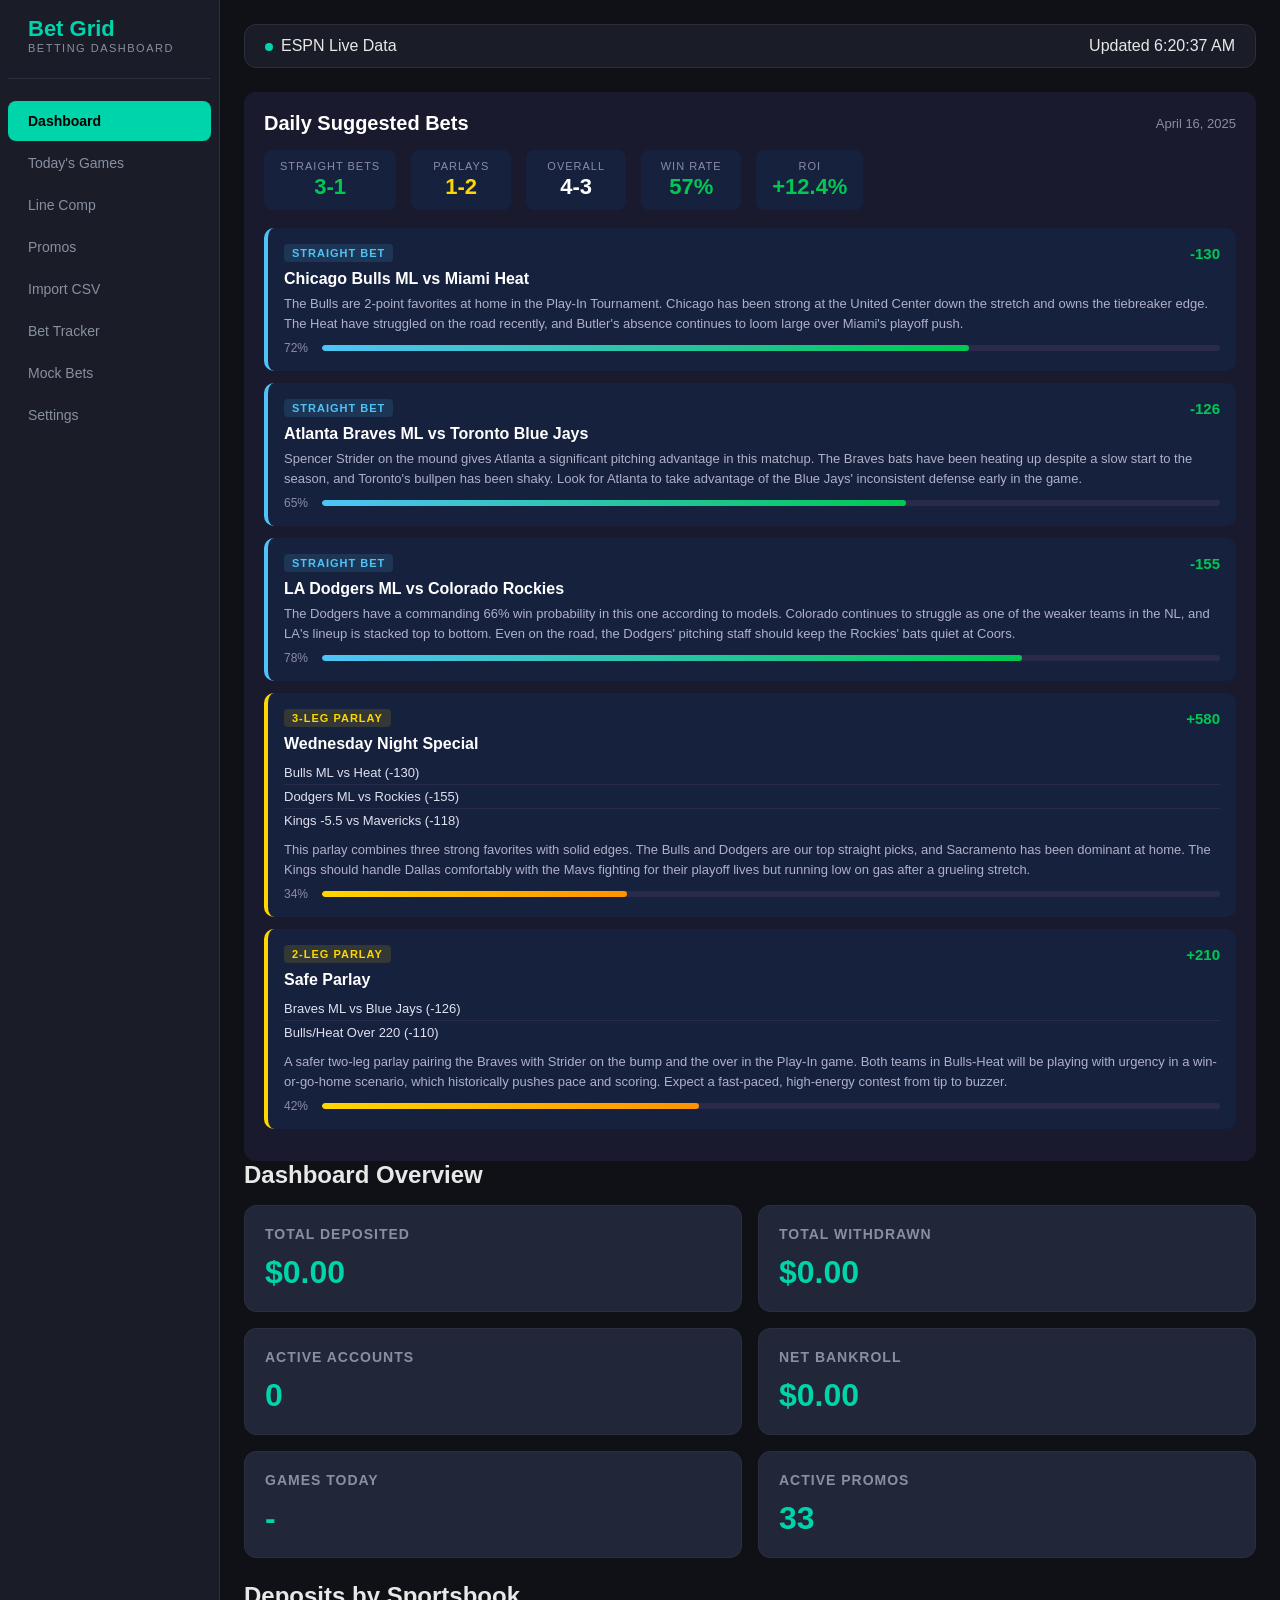
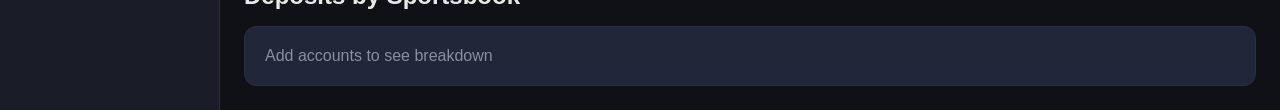
==== commit aea76c29: "Add sport filter dropdown to Todays Games tab" ====
--- a/app.html
+++ b/app.html
@@ -86,7 +86,7 @@
 <div class="main">
 <div class="mobile-nav" id="mobile-nav">
 <button class="active" data-tab="dashboard">Dashboard</button>
-<button data-tab="live">Live</button>
+<button data-tab="live">Today</button>
 <button data-tab="lines">Lines</button>
 <button data-tab="promos">Promos</button>
 
@@ -110,10 +110,10 @@
 <div id="deposits-chart" class="card"><p style="color:var(--dim)">Add accounts to see breakdown</p></div>
 </div>
 <div id="tab-live" class="tab-content">
-<h2>Today's Games</h2>
+<h2>Today's Games</h2><div class="filter-bar"><select id="live-sport-filter" onchange="renderLive()"><option value="all">All Sports</option><option value="NHL">NHL</option><option value="NFL">NFL</option><option value="MLB">MLB</option><option value="NBA">NBA</option><option value="UFC">UFC</option></select></div>
 <p id="live-loading">Loading live data...</p>
 <p id="no-live" class="hidden">No games scheduled yet today. Check back soon!</p>
-<div id="live-container"></div><div id="live-bet-slip" class="live-slip" style="display:none"><div style="display:flex;justify-content:space-between;align-items:center;margin-bottom:12px"><h3 style="color:var(--accent);margin:0">Bet Slip (<span id="lbs-count">0</span> legs)</h3><span style="color:var(--dim);font-size:12px;cursor:pointer" onclick="toggleLiveSlipBody()">&#9660;</span></div><div id="lbs-body"><div id="lbs-legs"></div><div style="display:flex;justify-content:space-between;align-items:center;margin-top:10px"><span style="color:var(--dim);font-size:13px">Combined: <strong id="lbs-odds" style="color:var(--text)">-</strong></span><span style="color:var(--dim);font-size:13px">Payout: <strong id="lbs-payout" style="color:var(--green)">$0.00</strong></span></div><div style="display:flex;gap:8px;margin-top:12px;align-items:center"><input type="number" id="lbs-wager" value="10" style="flex:1;background:var(--bg);border:1px solid var(--border);color:var(--text);padding:8px;border-radius:6px" oninput="updateLbsPayout()"><button class="btn" onclick="placeLiveBet()">Place Bet</button></div><div style="text-align:center;margin-top:6px"><a href="#" onclick="clearLbs();return false" style="color:var(--dim);font-size:12px">Clear Slip</a></div></div></div>
+<div id="live-container"></div><div id="live-bet-slip" style="display:none" class="live-slip" style="display:none"><div style="display:flex;justify-content:space-between;align-items:center;margin-bottom:12px"><h3 style="color:var(--accent);margin:0">Bet Slip (<span id="lbs-count">0</span> legs)</h3><span style="color:var(--dim);font-size:12px;cursor:pointer" onclick="toggleLiveSlipBody()">&#9660;</span></div><div id="lbs-body"><div id="lbs-legs"></div><div style="display:flex;justify-content:space-between;align-items:center;margin-top:10px"><span style="color:var(--dim);font-size:13px">Combined: <strong id="lbs-odds" style="color:var(--text)">-</strong></span><span style="color:var(--dim);font-size:13px">Payout: <strong id="lbs-payout" style="color:var(--green)">$0.00</strong></span></div><div style="display:flex;gap:8px;margin-top:12px;align-items:center"><input type="number" id="lbs-wager" value="10" style="flex:1;background:var(--bg);border:1px solid var(--border);color:var(--text);padding:8px;border-radius:6px" oninput="updateLbsPayout()"><button class="btn" onclick="placeLiveBet()">Place Bet</button></div><div style="text-align:center;margin-top:6px"><a href="#" onclick="clearLbs();return false" style="color:var(--dim);font-size:12px">Clear Slip</a></div></div></div>
 </div>
 <div id="tab-lines" class="tab-content">
 <h2>Line Comparison - 5 Sportsbooks</h2>
@@ -306,8 +306,8 @@
 renderDashboard();
 }
 function renderLive(){
-    const c=document.getElementById('live-container');c.innerHTML='';
-    liveData.forEach(g=>{
+    const c=document.getElementById('live-container');c.innerHTML='';const noLive=document.getElementById('no-live');if(noLive){const sf2=document.getElementById('live-sport-filter');const sf2v=sf2?sf2.value:'all';const cnt=sf2v==='all'?liveData.length:liveData.filter(x=>x.sport===sf2v).length;if(liveData.length&&!cnt){noLive.classList.remove('hidden');noLive.textContent='No '+sf2v+' games scheduled today.';}else if(!liveData.length){noLive.classList.remove('hidden');noLive.textContent='No games scheduled yet today. Check back soon!';}else{noLive.classList.add('hidden');}}
+    const sf=document.getElementById('live-sport-filter');const sportF=sf?sf.value:'all';const filteredLive=sportF==='all'?liveData:liveData.filter(g=>g.sport===sportF);filteredLive.forEach(g=>{
     const aR=g.away.records?g.away.records[0]?.summary:'';
     const hR=g.home.records?g.home.records[0]?.summary:'';
     const isPre=g.comp.status.type.state==='pre';
@@ -327,7 +327,7 @@
     const awN=parseFloat(awML)||0,hmN=parseFloat(hmML)||0;
     oddsHTML+='<tr><td class="book-name">'+name+'</td><td class="'+(awML!='-'?(awN<0?'negative':'positive'):'')+' '+(awN===bestAw&&awML!='-'?'best':'')+'">'+awML+'</td><td class="'+(hmML!='-'?(hmN<0?'negative':'positive'):'')+' '+(hmN===bestHm&&hmML!='-'?'best':'')+'">'+hmML+'</td><td>'+spread+'</td><td>'+ou+'</td></tr>';});
     oddsHTML+='</tbody></table>';}
-    c.innerHTML+='<div class="game-card"><div class="game-header"><span class="sport-badge">'+g.sport+'</span><span class="game-status '+(g.status.includes('PM')||g.status.includes('AM')?'':'live')+'">'+g.status+'</span></div><div class="game-teams"><div class="team-row"><img src="'+g.away.team.logo+'" onerror="this.style.display=\'none\'"><strong>'+g.away.team.abbreviation+'</strong><span class="record">'+aR+'</span><span class="score">'+(isPre?'-':g.away.score)+'</span></div><div class="team-row"><img src="'+g.home.team.logo+'" onerror="this.style.display=\'none\'"><strong>'+g.home.team.abbreviation+'</strong><span class="record">'+hR+'</span><span class="score">'+(isPre?'-':g.home.score)+'</span></div></div>'+oddsHTML+'</div>';
+    c.innerHTML+='<div class="game-card"><div class="game-header"><span class="sport-badge">'+g.sport+'</span><span class="game-status '+(g.status.includes('PM')||g.status.includes('AM')?'':'live')+'">'+g.status+'</span></div><div class="game-teams"><div class="team-row"><img src="'+g.away.team.logo+'" onerror="this.style.display=\'none\'"><strong>'+g.away.team.abbreviation+'</strong><span class="record">'+aR+'</span><span class="score">'+(isPre?'-':g.away.score)+'</span></div><div class="team-row"><img src="'+g.home.team.logo+'" onerror="this.style.display=\'none\'"><strong>'+g.home.team.abbreviation+'</strong><span class="record">'+hR+'</span><span class="score">'+(isPre?'-':g.home.score)+'</span></div></div>'+'</div>';
     });
     }
 // The Odds API - Multi-book lines
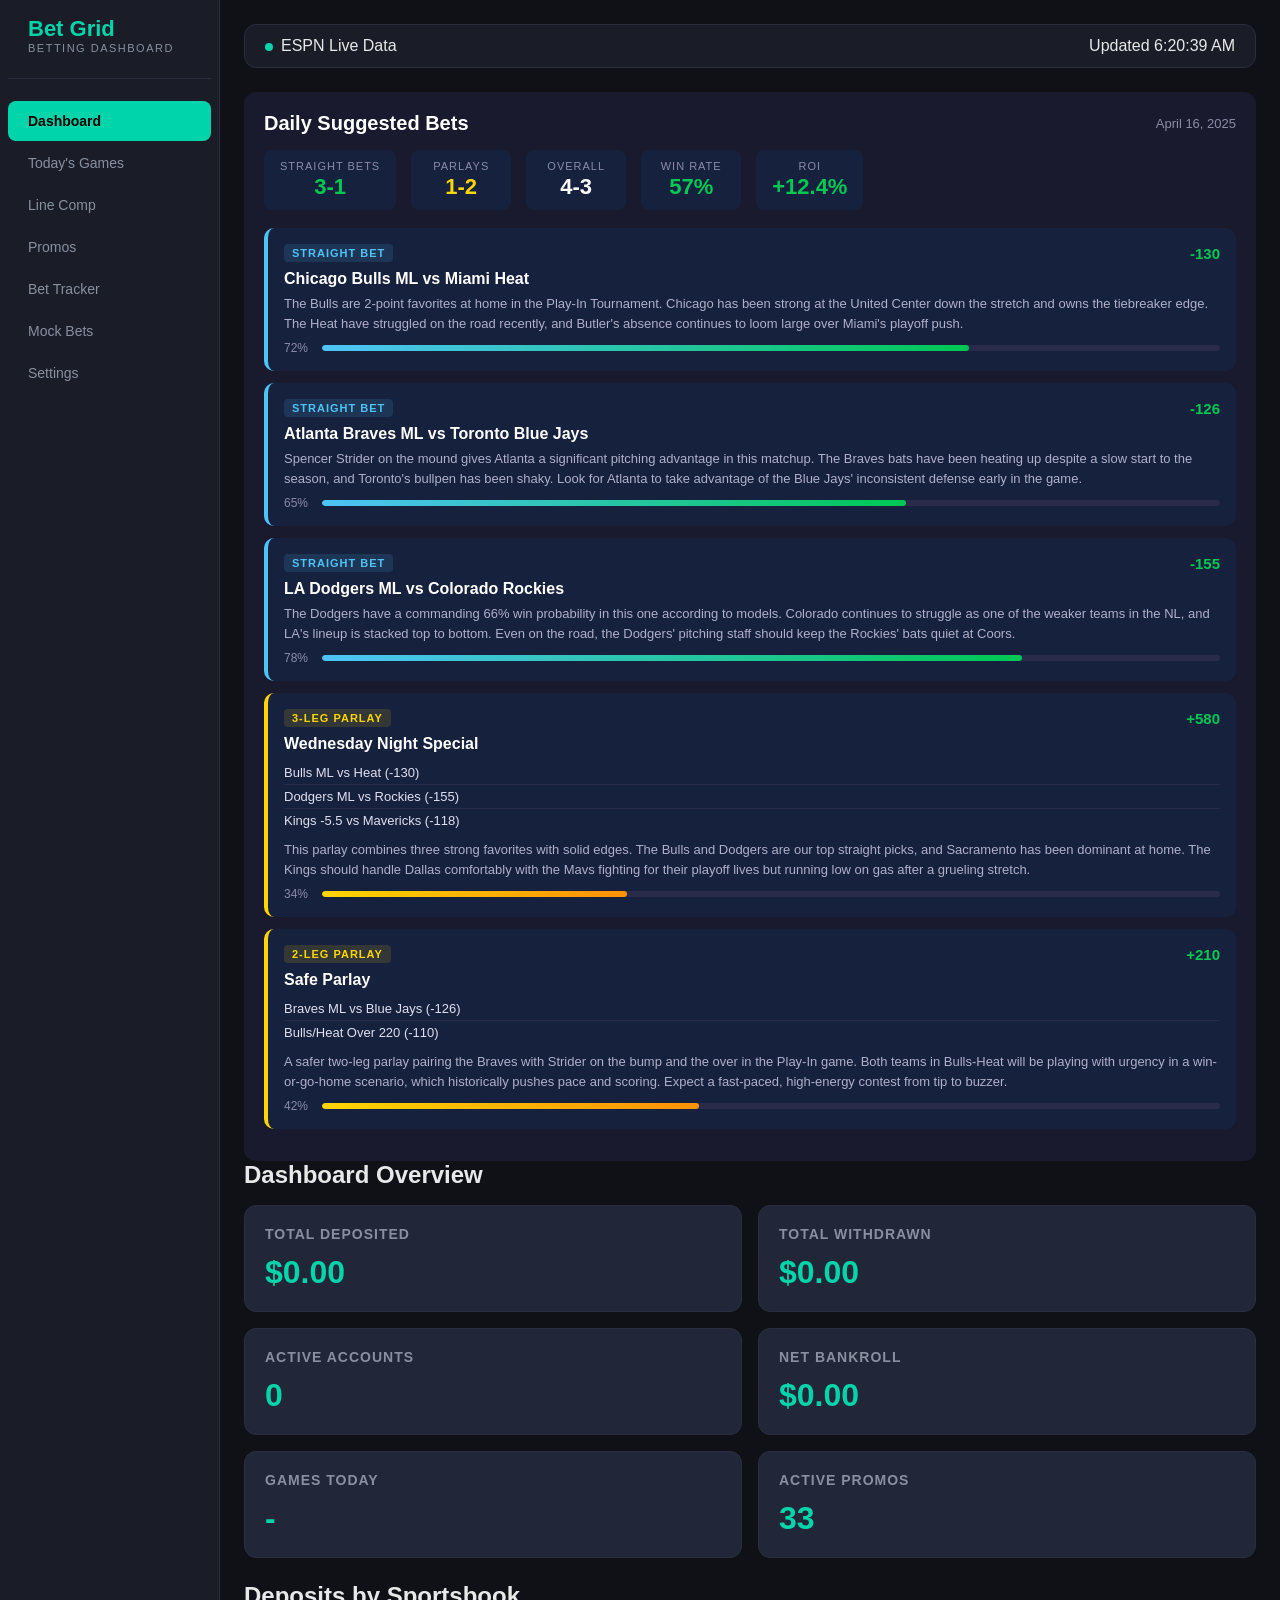
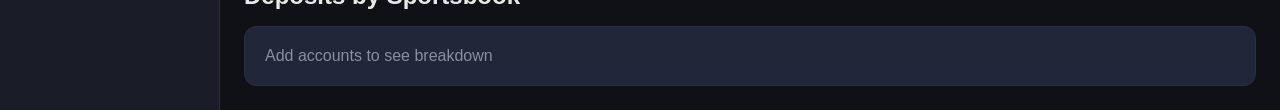
==== commit 5edec621: "Remove Import CSV from sidebar nav" ====
--- a/app.html
+++ b/app.html
@@ -77,7 +77,6 @@
 <li data-tab="promos">Promos</li>
 
 
-<li data-tab="import">Import CSV</li>
 <li data-tab="settings">Settings</li>
 <li data-tab="bets">Bet Tracker</li>
 <li data-tab="mock">Mock Bets</li>         
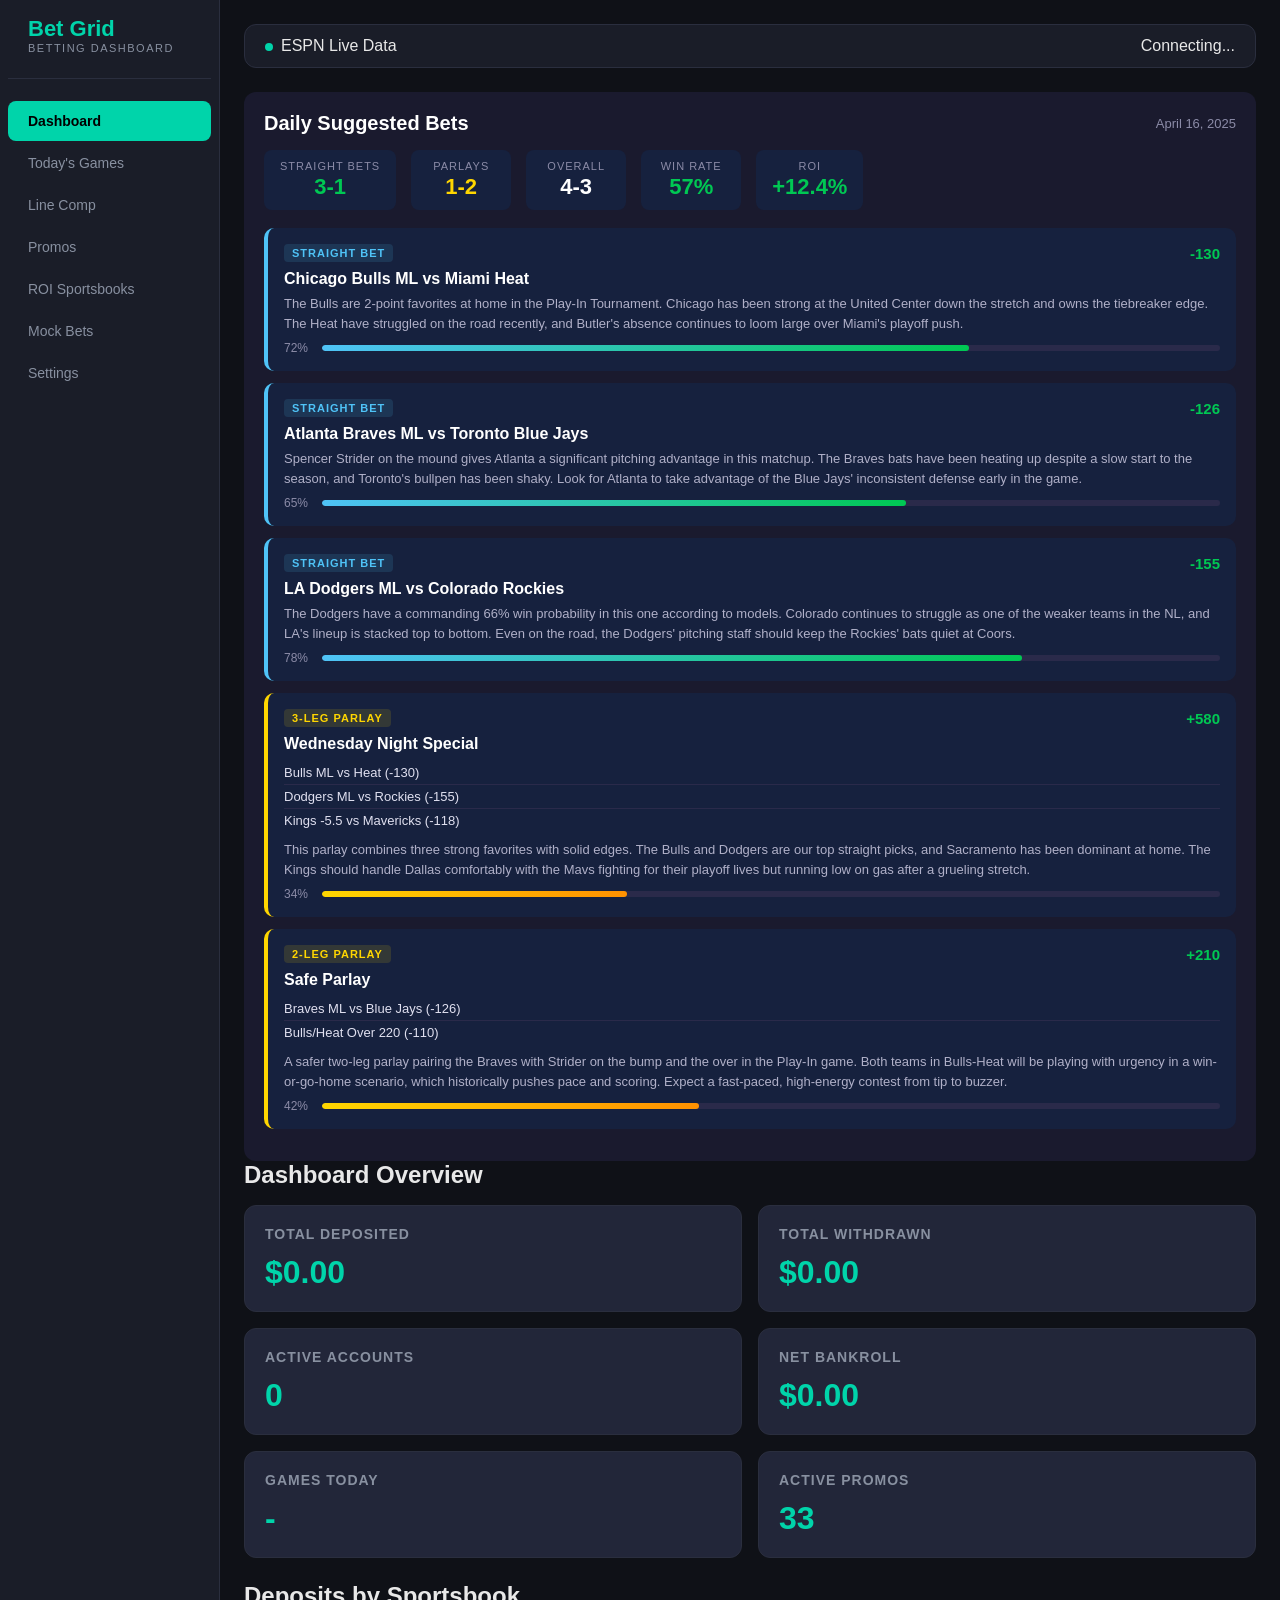
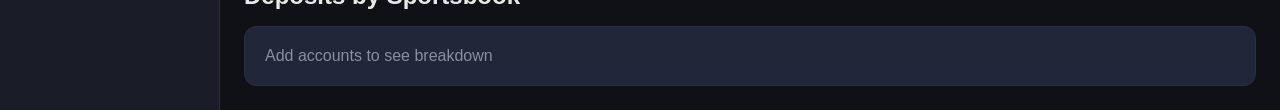
==== commit 795c8447: "Replace Bets tab with ROI Sportsbooks tracker - track by sport, bet type, sportsbook" ====
--- a/app.html
+++ b/app.html
@@ -78,7 +78,7 @@
 
 
 <li data-tab="settings">Settings</li>
-<li data-tab="bets">Bet Tracker</li>
+<li data-tab="bets">ROI Sportsbooks</li>
 <li data-tab="mock">Mock Bets</li>         
 </ul>
 </aside>
@@ -91,7 +91,7 @@
 
 
 <button data-tab="settings">Settings</button>
-<button data-tab="bets">Bets</button>
+<button data-tab="bets">ROI</button>
 <button data-tab="mock">Mock</button><button class="mobile-nav" data-tab="arb">Arb</button>
 </div>
 <div class="status-bar"><div><span class="status-dot green" id="status-dot"></span><span id="status-text">ESPN Live Data</span></div><span id="last-update">Connecting...</span></div>
@@ -162,17 +162,32 @@
 <button class="btn" onclick="showToast('Settings saved!')">Save Settings</button>
 </div>
 <div id="tab-bets" class="tab-content">
-<h2>Bet Tracker</h2>
-<div class="form-row">
-<div class="form-group"><label>Sportsbook</label><select id="bt-book"><option>DraftKings</option><option>FanDuel</option><option>BetMGM</option><option>BetRivers</option><option>ESPN BET</option></select></div>
-<div class="form-group"><label>Bet Amount</label><input type="number" id="bt-amount" placeholder="0.00"></div>
-</div>
-<div class="form-row">
-<div class="form-group"><label>Odds</label><input type="text" id="bt-odds" placeholder="-110"></div>
-<div class="form-group"><label>Pick</label><input type="text" id="bt-pick" placeholder="Team / Over / Under"></div>
-</div>
-<button class="btn" onclick="saveBet()">Log Bet</button>
-<table><thead><tr><th>Date</th><th>Book</th><th>Pick</th><th>Odds</th><th>Amount</th><th>Result</th></tr></thead><tbody id="bets-body"></tbody></table>
+<h2>ROI Sportsbooks</h2>
+        <p style="color:var(--dim);margin-bottom:16px">Track your betting performance by sport, bet type, and sportsbook.</p>
+        <div class="form-row">
+            <div class="form-group"><label>Sportsbook</label><select id="roi-book"><option>DraftKings</option><option>FanDuel</option><option>BetMGM</option><option>BetRivers</option><option>ESPN BET</option></select></div>
+            <div class="form-group"><label>Sport</label><select id="roi-sport"><option>NHL</option><option>NFL</option><option>MLB</option><option>NBA</option><option>UFC</option></select></div>
+        </div>
+        <div class="form-row">
+            <div class="form-group"><label>Bet Type</label><select id="roi-type"><option>Moneyline</option><option>Spread</option><option>Over/Under</option></select></div>
+            <div class="form-group"><label>Odds</label><input type="text" id="roi-odds" placeholder="-110"></div>
+        </div>
+        <div class="form-row">
+            <div class="form-group"><label>Wager ($)</label><input type="number" id="roi-wager" placeholder="0.00"></div>
+            <div class="form-group"><label>Result</label><select id="roi-result"><option>Won</option><option>Lost</option><option>Push</option><option>Pending</option></select></div>
+        </div>
+        <div class="form-group"><label>Pick</label><input type="text" id="roi-pick" placeholder="Team / Player / Over 8.5"></div>
+        <button class="btn" onclick="saveRoiBet()">Log Bet</button>
+        <div style="margin-top:24px">
+            <h3 style="margin-bottom:12px">Performance by Sport</h3>
+            <div id="roi-by-sport" class="grid"></div>
+            <h3 style="margin-top:20px;margin-bottom:12px">Performance by Bet Type</h3>
+            <div id="roi-by-type" class="grid"></div>
+            <h3 style="margin-top:20px;margin-bottom:12px">Performance by Sportsbook</h3>
+            <div id="roi-by-book" class="grid"></div>
+        </div>
+        <h3 style="margin-top:20px;margin-bottom:12px">Bet History</h3>
+        <table><thead><tr><th>Date</th><th>Book</th><th>Sport</th><th>Type</th><th>Pick</th><th>Odds</th><th>Wager</th><th>Result</th><th>P/L</th></tr></thead><tbody id="roi-body"></tbody></table>
 </div>
 <div id="tab-mock" class="tab-content"><h2>Mock Bets - Parlay Builder</h2><div class="grid"><div class="card"><h3>Your Mock Bankroll</h3><div style="display:flex;gap:16px;align-items:center"><div><div class="big-num" id="mock-bankroll">$1,000.00</div><p style="color:var(--dim);font-size:13px;margin-top:4px">Starting: $1,000</p></div><div style="margin-left:auto;text-align:right"><div style="font-size:14px" id="mock-record">0-0</div><p style="color:var(--dim);font-size:12px">W-L Record</p></div></div></div><div class="card"><h3>Mock Stats</h3><div style="display:grid;grid-template-columns:1fr 1fr;gap:8px;font-size:14px"><div>Total Bets: <strong id="mock-total-bets">0</strong></div><div>Win Rate: <strong id="mock-win-rate">0%</strong></div><div>Total Wagered: <strong id="mock-total-wagered">$0</strong></div><div>Net P/L: <strong id="mock-net-pl" style="color:var(--dim)">$0.00</strong></div><div>Avg Odds: <strong id="mock-avg-odds">-</strong></div><div>Best Win: <strong id="mock-best-win" style="color:var(--green)">$0</strong></div></div></div></div><div style="display:grid;grid-template-columns:1fr 340px;gap:20px;margin-top:16px"><div><h3 style="color:var(--dim);text-transform:uppercase;letter-spacing:1px;font-size:13px;margin-bottom:12px">Select Legs from Live Odds</h3><div class="filter-bar"><select id="mock-sport-filter" onchange="renderMockGames()"><option value="all">All Sports</option><option value="NHL">NHL</option><option value="MLB">MLB</option><option value="NBA">NBA</option><option value="NFL">NFL</option></select><select id="mock-book-filter" onchange="renderMockGames()"><option value="best">Best Odds</option><option value="draftkings">DraftKings</option><option value="fanduel">FanDuel</option><option value="betmgm">BetMGM</option><option value="betrivers">BetRivers</option><option value="espnbet">ESPN BET</option></select></div><div id="mock-games-list" style="max-height:500px;overflow-y:auto"><p style="color:var(--dim)">Load lines first (go to Line Comp tab or enter API key in Settings)</p></div></div><div><div class="card" style="position:sticky;top:0"><h3 style="color:var(--accent)">Parlay Slip</h3><div id="parlay-legs" style="margin:12px 0"><p style="color:var(--dim);font-size:13px">No legs added yet. Click odds from games to build your parlay.</p></div><div style="border-top:1px solid var(--border);padding-top:12px;margin-top:12px"><div style="display:flex;justify-content:space-between;font-size:14px;margin-bottom:6px"><span>Legs:</span><strong id="parlay-leg-count">0</strong></div><div style="display:flex;justify-content:space-between;font-size:14px;margin-bottom:6px"><span>Combined Odds:</span><strong id="parlay-combined-odds">-</strong></div><div style="display:flex;justify-content:space-between;font-size:14px;margin-bottom:12px"><span>Potential Payout:</span><strong id="parlay-payout" style="color:var(--green)">$0.00</strong></div><div class="form-group"><label>Wager Amount ($)</label><input type="number" id="mock-wager" placeholder="10.00" value="10" oninput="updateParlayPayout()"></div><button class="btn" onclick="placeMockBet()" style="width:100%">Place Mock Bet</button><button onclick="clearParlay()" style="width:100%;margin-top:8px;background:var(--card);color:var(--dim);border:1px solid var(--border);padding:8px;border-radius:8px;cursor:pointer">Clear Slip</button></div></div></div></div><h3 style="margin-top:24px;margin-bottom:12px">Mock Bet History</h3><div style="display:flex;gap:8px;margin-bottom:12px"><button class="btn" onclick="settleAllMock()" style="font-size:12px;padding:6px 14px">Auto-Settle Bets</button><button onclick="resetMockBets()" style="font-size:12px;padding:6px 14px;background:var(--red);color:#fff;border:none;border-radius:8px;cursor:pointer">Reset All</button></div><table><thead><tr><th>Date</th><th>Legs</th><th>Odds</th><th>Wager</th><th>Payout</th><th>Result</th></tr></thead><tbody id="mock-history-body"></tbody></table></div><div id="tab-arb" class="tab-content">
 <h2>Arbitrage Calculator</h2>
@@ -428,7 +443,7 @@
 // Auto-fetch lines on load if key saved
 const savedKey=getApiKey();
 if(savedKey)document.getElementById('odds-api-key').value=savedKey;
-renderAll();if(savedKey)fetchLines();
+renderAll();if(savedKey)fetchLines(); let roiBets=JSON.parse(localStorage.getItem('eb_roi_bets')||'[]'); function saveRoiBet(){const bk=document.getElementById('roi-book').value;const sp=document.getElementById('roi-sport').value;const tp=document.getElementById('roi-type').value;const od=document.getElementById('roi-odds').value;const wg=parseFloat(document.getElementById('roi-wager').value)||0;const rs=document.getElementById('roi-result').value;const pk=document.getElementById('roi-pick').value;if(!wg||!od){return showToast('Enter odds and wager');}const dec=parseInt(od)>0?(parseInt(od)/100)+1:(100/Math.abs(parseInt(od)))+1;let pl=0;if(rs==='Won')pl=wg*(dec-1);else if(rs==='Lost')pl=-wg;else if(rs==='Push')pl=0;else pl=0;roiBets.push({date:new Date().toLocaleDateString(),book:bk,sport:sp,type:tp,odds:od,wager:wg,result:rs,pick:pk,pl:parseFloat(pl.toFixed(2))});localStorage.setItem('eb_roi_bets',JSON.stringify(roiBets));renderRoi();showToast('Bet logged!');} function renderRoi(){const settled=roiBets.filter(b=>b.result!=='Pending');function buildCard(label,bets){const w=bets.filter(b=>b.result==='Won').length;const l=bets.filter(b=>b.result==='Lost').length;const p=bets.filter(b=>b.result==='Push').length;const total=w+l+p;const pl=bets.reduce((s,b)=>s+b.pl,0);const wagered=bets.reduce((s,b)=>s+b.wager,0);const roi=wagered>0?((pl/wagered)*100).toFixed(1):0;const clr=pl>=0?'var(--green)':'var(--red)';return '<div class=\"card\"><h3>'+label+'</h3><div class=\"big-num\" style=\"color:'+clr+'\">'+(pl>=0?'+':'')+pl.toFixed(2)+'</div><p style=\"color:var(--dim);font-size:13px;margin-top:4px\">'+w+'W - '+l+'L'+(p?' - '+p+'P':'')+' | ROI: '+(roi>=0?'+':'')+roi+'%</p><p style=\"color:var(--dim);font-size:12px\">Wagered: $'+wagered.toFixed(2)+'</p></div>';}const sports=['NHL','NFL','MLB','NBA','UFC'];const types=['Moneyline','Spread','Over/Under'];const books=['DraftKings','FanDuel','BetMGM','BetRivers','ESPN BET'];let sh='',th='',bh='';sports.forEach(s=>{const b=settled.filter(x=>x.sport===s);if(b.length)sh+=buildCard(s,b);});types.forEach(t=>{const b=settled.filter(x=>x.type===t);if(b.length)th+=buildCard(t,b);});books.forEach(bk=>{const b=settled.filter(x=>x.book===bk);if(b.length)bh+=buildCard(bk,b);});document.getElementById('roi-by-sport').innerHTML=sh||'<p style=\"color:var(--dim)\">No settled bets yet</p>';document.getElementById('roi-by-type').innerHTML=th||'<p style=\"color:var(--dim)\">No settled bets yet</p>';document.getElementById('roi-by-book').innerHTML=bh||'<p style=\"color:var(--dim)\">No settled bets yet</p>';const tb=document.getElementById('roi-body');tb.innerHTML='';roiBets.slice().reverse().forEach(b=>{const clr=b.result==='Won'?'var(--green)':b.result==='Lost'?'var(--red)':'var(--dim)';tb.innerHTML+='<tr><td>'+b.date+'</td><td>'+b.book+'</td><td>'+b.sport+'</td><td>'+b.type+'</td><td>'+b.pick+'</td><td>'+b.odds+'</td><td>$'+b.wager.toFixed(2)+'</td><td style=\"color:'+clr+';font-weight:700\">'+b.result+'</td><td style=\"color:'+(b.pl>=0?'var(--green)':'var(--red)')+';font-weight:700\">'+(b.pl>=0?'+':'')+b.pl.toFixed(2)+'</td></tr>';});} renderRoi();
 fetchESPN();
 setInterval(fetchESPN,30000); let parlaySlip=[];let mockBets=JSON.parse(localStorage.getItem('eb_mock_bets')||'[]');let mockBankroll=parseFloat(localStorage.getItem('eb_mock_bankroll'))||1000; function toDecimal(am){const n=parseInt(am);return n>0?(n/100)+1:(100/Math.abs(n))+1;} function toAmerican(dec){return dec>=2?'+'+(Math.round((dec-1)*100)):'-'+Math.round(100/(dec-1));} function renderMockGames(){const c=document.getElementById('mock-games-list');if(!linesData.length){c.innerHTML='<p style="color:var(--dim)">No lines loaded. Go to Line Comp or add API key in Settings.</p>';return;}const sf=document.getElementById('mock-sport-filter').value;const bf=document.getElementById('mock-book-filter').value;let games=linesData;if(sf!=='all')games=games.filter(g=>g.sport===sf);c.innerHTML='';games.forEach((g,gi)=>{let bestAw={p:-99999},bestHm={p:-99999};g.bookmakers.forEach(bk=>{bk.markets.forEach(mk=>{if(mk.key==='h2h'){const aw=mk.outcomes.find(o=>o.name===g.away);const hm=mk.outcomes.find(o=>o.name===g.home);if(aw&&aw.price>bestAw.p){bestAw={p:aw.price,bk:bk.key};}if(hm&&hm.price>bestHm.p){bestHm={p:hm.price,bk:bk.key};}}});});let awOdds=bestAw.p,hmOdds=bestHm.p,awBook='Best',hmBook='Best';if(bf!=='best'){const bk=g.bookmakers.find(b=>b.key===bf);if(bk){const mk=bk.markets.find(m=>m.key==='h2h');if(mk){const aw=mk.outcomes.find(o=>o.name===g.away);const hm=mk.outcomes.find(o=>o.name===g.home);if(aw)awOdds=aw.price;if(hm)hmOdds=hm.price;awBook=BOOK_NAMES[bf];hmBook=BOOK_NAMES[bf];}}}else{awBook=BOOK_NAMES[bestAw.bk]||'';hmBook=BOOK_NAMES[bestHm.bk]||'';}const awF=(awOdds>0?'+':'')+awOdds;const hmF=(hmOdds>0?'+':'')+hmOdds;const dt=new Date(g.start);const tStr=dt.toLocaleDateString('en-US',{month:'short',day:'numeric'})+' '+dt.toLocaleTimeString('en-US',{hour:'numeric',minute:'2-digit'});c.innerHTML+='<div class="game-card" style="padding:12px;margin-bottom:8px"><div style="display:flex;justify-content:space-between;align-items:center;margin-bottom:6px"><span class="sport-badge">'+g.sport+'</span><span style="color:var(--dim);font-size:12px">'+tStr+'</span></div><div style="display:flex;justify-content:space-between;align-items:center;margin-bottom:4px"><span style="font-size:14px">'+g.away+'</span><button onclick="addLeg('+gi+',\'away\')" style="background:'+(awOdds>0?'rgba(0,212,170,.15)':'rgba(255,71,87,.15)')+';color:'+(awOdds>0?'var(--green)':'var(--red)')+';border:1px solid '+(awOdds>0?'var(--green)':'var(--red)')+';padding:4px 12px;border-radius:6px;cursor:pointer;font-weight:700;font-size:13px" title="'+awBook+'">'+awF+'</button></div><div style="display:flex;justify-content:space-between;align-items:center"><span style="font-size:14px">'+g.home+'</span><button onclick="addLeg('+gi+',\'home\')" style="background:'+(hmOdds>0?'rgba(0,212,170,.15)':'rgba(255,71,87,.15)')+';color:'+(hmOdds>0?'var(--green)':'var(--red)')+';border:1px solid '+(hmOdds>0?'var(--green)':'var(--red)')+';padding:4px 12px;border-radius:6px;cursor:pointer;font-weight:700;font-size:13px" title="'+hmBook+'">'+hmF+'</button></div></div>';});} function addLeg(gi,side){const g=linesData[gi];if(!g)return;const bf=document.getElementById('mock-book-filter').value;let odds,team,book;if(bf==='best'){let best=-99999,bestBk='';g.bookmakers.forEach(bk=>{const mk=bk.markets.find(m=>m.key==='h2h');if(mk){const o=mk.outcomes.find(o=>o.name===(side==='away'?g.away:g.home));if(o&&o.price>best){best=o.price;bestBk=bk.key;}}});odds=best;book=BOOK_NAMES[bestBk]||bestBk;}else{const bk=g.bookmakers.find(b=>b.key===bf);const mk=bk?bk.markets.find(m=>m.key==='h2h'):null;const o=mk?mk.outcomes.find(o=>o.name===(side==='away'?g.away:g.home)):null;odds=o?o.price:0;book=BOOK_NAMES[bf]||bf;}team=side==='away'?g.away:g.home;const dup=parlaySlip.find(l=>l.gameId===g.id);if(dup){const idx=parlaySlip.indexOf(dup);parlaySlip[idx]={gameId:g.id,team,odds,book,sport:g.sport,vs:g.away+' vs '+g.home};}else{parlaySlip.push({gameId:g.id,team,odds,book,sport:g.sport,vs:g.away+' vs '+g.home});}renderParlaySlip();showToast(team+' added to parlay');} function renderParlaySlip(){const c=document.getElementById('parlay-legs');if(!parlaySlip.length){c.innerHTML='<p style="color:var(--dim);font-size:13px">No legs added yet. Click odds from games to build your parlay.</p>';document.getElementById('parlay-leg-count').textContent='0';document.getElementById('parlay-combined-odds').textContent='-';document.getElementById('parlay-payout').textContent='$0.00';return;}c.innerHTML='';parlaySlip.forEach((l,i)=>{const f=(l.odds>0?'+':'')+l.odds;c.innerHTML+='<div style="display:flex;justify-content:space-between;align-items:center;padding:8px;background:var(--bg);border-radius:6px;margin-bottom:6px;font-size:13px"><div><strong>'+l.team+'</strong><div style="color:var(--dim);font-size:11px">'+l.sport+' · '+l.book+'</div></div><div style="display:flex;align-items:center;gap:8px"><span style="color:'+(l.odds>0?'var(--green)':'var(--red)')+';font-weight:700">'+f+'</span><button onclick="removeLeg('+i+')" style="background:none;border:none;color:var(--red);cursor:pointer;font-size:16px">×</button></div></div>';});document.getElementById('parlay-leg-count').textContent=parlaySlip.length;const combo=parlaySlip.reduce((a,l)=>a*toDecimal(l.odds),1);const comboAm=toAmerican(combo);document.getElementById('parlay-combined-odds').textContent=comboAm;updateParlayPayout();} function updateParlayPayout(){const w=parseFloat(document.getElementById('mock-wager').value)||0;const combo=parlaySlip.reduce((a,l)=>a*toDecimal(l.odds),1);const pay=w*combo;document.getElementById('parlay-payout').textContent='$'+pay.toFixed(2);} function removeLeg(i){parlaySlip.splice(i,1);renderParlaySlip();} function clearParlay(){parlaySlip=[];renderParlaySlip();} function placeMockBet(){if(!parlaySlip.length)return showToast('Add legs first!');const w=parseFloat(document.getElementById('mock-wager').value)||0;if(w<=0)return showToast('Enter wager amount');if(w>mockBankroll)return showToast('Not enough mock bankroll!');const combo=parlaySlip.reduce((a,l)=>a*toDecimal(l.odds),1);const pay=w*combo;mockBankroll-=w;localStorage.setItem('eb_mock_bankroll',mockBankroll);const bet={date:new Date().toLocaleDateString(),legs:parlaySlip.map(l=>({team:l.team,odds:l.odds,book:l.book,sport:l.sport,vs:l.vs})),combinedOdds:toAmerican(combo),wager:w,payout:pay,result:'Pending'};mockBets.push(bet);localStorage.setItem('eb_mock_bets',JSON.stringify(mockBets));parlaySlip=[];renderParlaySlip();renderMockStats();renderMockHistory(); let linesParlay=[]; function addToLinesParlay(gi,side,bookKey){const g=linesData[gi];if(!g)return;const bk=g.bookmakers.find(b=>b.key===bookKey);if(!bk)return;const mk=bk.markets.find(m=>m.key==='h2h');if(!mk)return;const team=side==='away'?g.away:g.home;const o=mk.outcomes.find(x=>x.name===team);if(!o)return;const odds=o.price;const book=BOOK_NAMES[bookKey]||bookKey;const dup=linesParlay.findIndex(l=>l.gameId===g.id);if(dup>=0){linesParlay[dup]={gameId:g.id,team,odds,book,bookKey,sport:g.sport,vs:g.away+' vs '+g.home};}else{linesParlay.push({gameId:g.id,team,odds,book,bookKey,sport:g.sport,vs:g.away+' vs '+g.home});}renderLinesSlip();document.getElementById('lines-parlay-slip').style.display='block';showToast(team+' ('+book+') added to parlay');} function renderLinesSlip(){const c=document.getElementById('lp-legs');const n=linesParlay.length;document.getElementById('lp-count').textContent=n;if(!n){c.innerHTML='<p style="color:var(--dim);font-size:13px">Click any odds in the table to add legs from any sportsbook.</p>';document.getElementById('lp-odds').textContent='-';document.getElementById('lp-payout').textContent='$0.00';return;}c.innerHTML='';linesParlay.forEach((l,i)=>{const f=(l.odds>0?'+':'')+l.odds;c.innerHTML+='<div style="display:flex;justify-content:space-between;align-items:center;padding:8px;background:var(--bg);border-radius:6px;margin-bottom:6px;font-size:13px"><div><strong>'+l.team+'</strong><div style="color:var(--dim);font-size:11px">'+l.sport+' \u00b7 '+l.book+'</div></div><div style="display:flex;align-items:center;gap:8px"><span style="color:'+(l.odds>0?'var(--green)':'var(--red)')+';font-weight:700">'+f+'</span><button onclick="removeLinesLeg('+i+')" style="background:none;border:none;color:var(--red);cursor:pointer;font-size:16px">\u00d7</button></div></div>';});const combo=linesParlay.reduce((a,l)=>a*toDecimal(l.odds),1);document.getElementById('lp-odds').textContent=toAmerican(combo);updateLinesPayout();} function updateLinesPayout(){const w=parseFloat(document.getElementById('lp-wager').value)||0;const combo=linesParlay.reduce((a,l)=>a*toDecimal(l.odds),1);document.getElementById('lp-payout').textContent='$'+(w*combo).toFixed(2);} function removeLinesLeg(i){linesParlay.splice(i,1);renderLinesSlip();if(!linesParlay.length)document.getElementById('lines-parlay-slip').style.display='none';} function clearLinesParlay(){linesParlay=[];renderLinesSlip();document.getElementById('lines-parlay-slip').style.display='none';} function toggleLinesSlip(){const b=document.getElementById('lp-body');const t=document.getElementById('lp-toggle');if(b.style.display==='none'){b.style.display='block';t.innerHTML='&#9660;';}else{b.style.display='none';t.innerHTML='&#9650;';}} function placeMockFromLines(){if(!linesParlay.length)return showToast('Add legs first!');const w=parseFloat(document.getElementById('lp-wager').value)||0;if(w<=0)return showToast('Enter wager amount');if(w>mockBankroll)return showToast('Not enough mock bankroll!');const combo=linesParlay.reduce((a,l)=>a*toDecimal(l.odds),1);const pay=w*combo;mockBankroll-=w;localStorage.setItem('eb_mock_bankroll',mockBankroll);const bet={date:new Date().toLocaleDateString(),legs:linesParlay.map(l=>({team:l.team,odds:l.odds,book:l.book,sport:l.sport,vs:l.vs})),combinedOdds:toAmerican(combo),wager:w,payout:pay,result:'Pending'};mockBets.push(bet);localStorage.setItem('eb_mock_bets',JSON.stringify(mockBets));linesParlay=[];renderLinesSlip();document.getElementById('lines-parlay-slip').style.display='none';renderMockStats();renderMockHistory();switchTab('mock');showToast('Mock bet placed! $'+w.toFixed(2)+' wagered - view in Mock Bets');}showToast('Mock bet placed! $'+w.toFixed(2)+' wagered');} function settleAllMock(){let changed=false;mockBets.forEach(b=>{if(b.result==='Pending'){const win=Math.random()<0.42;b.result=win?'Won':'Lost';if(win){mockBankroll+=b.payout;}changed=true;}});if(changed){localStorage.setItem('eb_mock_bets',JSON.stringify(mockBets));localStorage.setItem('eb_mock_bankroll',mockBankroll);renderMockStats();renderMockHistory();showToast('Bets settled!');}else{showToast('No pending bets');}} function resetMockBets(){mockBets=[];mockBankroll=1000;parlaySlip=[];localStorage.setItem('eb_mock_bets','[]');localStorage.setItem('eb_mock_bankroll','1000');renderParlaySlip();renderMockStats();renderMockHistory();showToast('Mock bets reset');} function renderMockStats(){document.getElementById('mock-bankroll').textContent='$'+mockBankroll.toFixed(2);const settled=mockBets.filter(b=>b.result!=='Pending');const wins=settled.filter(b=>b.result==='Won').length;const losses=settled.filter(b=>b.result==='Lost').length;document.getElementById('mock-record').textContent=wins+'-'+losses;document.getElementById('mock-total-bets').textContent=mockBets.length;document.getElementById('mock-win-rate').textContent=settled.length?(Math.round(wins/settled.length*100))+'%':'0%';const totalWagered=mockBets.reduce((s,b)=>s+b.wager,0);document.getElementById('mock-total-wagered').textContent='$'+totalWagered.toFixed(0);const netPL=mockBankroll-1000;const plEl=document.getElementById('mock-net-pl');plEl.textContent=(netPL>=0?'+':'')+('$'+netPL.toFixed(2));plEl.style.color=netPL>=0?'var(--green)':'var(--red)';if(mockBets.length){const avgDec=mockBets.reduce((s,b)=>s+toDecimal(parseInt(b.combinedOdds)),0)/mockBets.length;document.getElementById('mock-avg-odds').textContent=toAmerican(avgDec);}const bestWin=settled.filter(b=>b.result==='Won').reduce((m,b)=>Math.max(m,b.payout-b.wager),0);document.getElementById('mock-best-win').textContent='$'+bestWin.toFixed(0);} function renderMockHistory(){const b=document.getElementById('mock-history-body');b.innerHTML='';mockBets.slice().reverse().forEach(bet=>{const legStr=bet.legs.map(l=>l.team+' ('+((l.odds>0?'+':'')+l.odds)+')').join(', ');const rc=bet.result==='Won'?'var(--green)':bet.result==='Lost'?'var(--red)':'var(--dim)';b.innerHTML+='<tr><td>'+bet.date+'</td><td style="font-size:12px;max-width:250px;white-space:normal">'+legStr+'</td><td>'+bet.combinedOdds+'</td><td>$'+bet.wager.toFixed(2)+'</td><td style="color:var(--green)">$'+bet.payout.toFixed(2)+'</td><td style="color:'+rc+';font-weight:700">'+bet.result+'</td></tr>';});} renderMockStats();renderMockHistory();
 
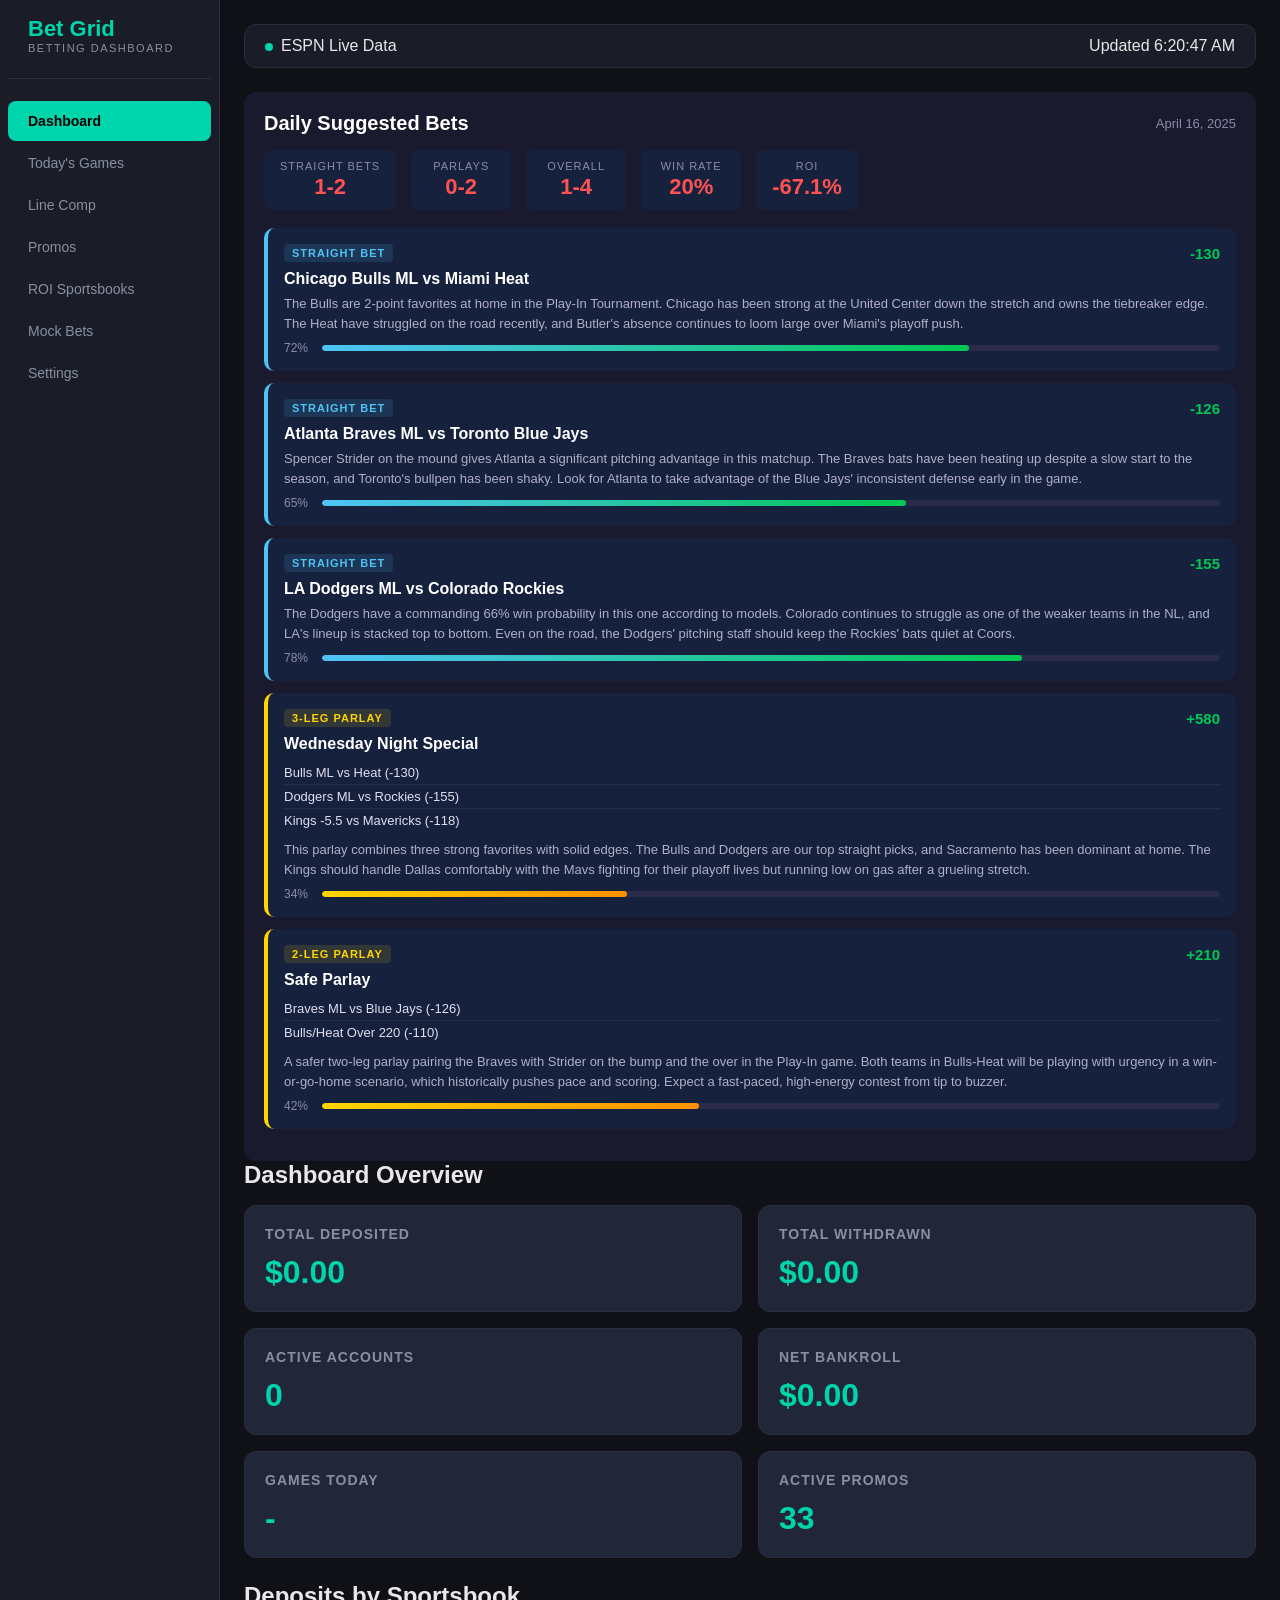
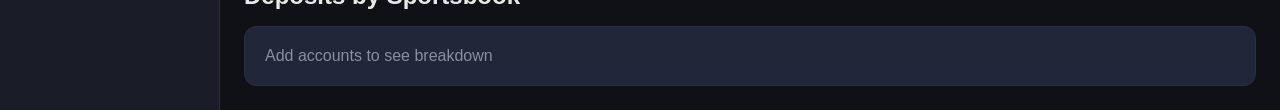
==== commit eced6f49: "Fix bet tracking stats to reflect actual record (1-4, 20% win rate, -67.1% ROI)" ====
--- a/app.html
+++ b/app.html
@@ -281,7 +281,7 @@
 function renderPromos(){const c=document.getElementById('promos-container');c.innerHTML='';const bf=document.getElementById('promo-book-filter');const sf=document.getElementById('promo-sport-filter');const bookF=bf?bf.value:'all';const sportF=sf?sf.value:'all';let filtered=promos;if(bookF!=='all')filtered=filtered.filter(p=>p.book===bookF);if(sportF!=='all')filtered=filtered.filter(p=>p.sport===sportF);const grouped={};filtered.forEach(p=>{if(!grouped[p.book])grouped[p.book]=[];grouped[p.book].push(p);});const bookColors={DraftKings:'#53d769',FanDuel:'#1493ff','BetMGM':'#c4a64e','ESPN BET':'#d12d35',BetRivers:'#1a8b4e'};Object.keys(grouped).forEach(book=>{const color=bookColors[book]||'var(--accent)';c.innerHTML+='<div style="grid-column:1/-1;margin-top:12px"><h3 style="color:'+color+';font-size:18px;margin-bottom:8px;border-bottom:2px solid '+color+';padding-bottom:6px">'+book+' ('+grouped[book].length+' promos)</h3></div>';grouped[book].forEach(p=>{c.innerHTML+='<div class="card"><h3 style="color:'+color+'">'+p.sport+'</h3><p style="font-size:16px;font-weight:600;margin:8px 0">'+p.desc+'</p><p style="color:var(--dim);font-size:13px">Expires: '+p.exp+'</p></div>';});});}
 function renderAccounts(){const b=document.getElementById('accounts-body');b.innerHTML='';accounts.forEach((a,i)=>{b.innerHTML+='<tr><td>'+a.book+'</td><td>$'+a.deposit.toFixed(2)+'</td><td style="color:var(--green)">'+a.status+'</td><td><button onclick="removeAccount('+i+')" style="background:var(--red);color:#fff;border:none;padding:4px 12px;border-radius:4px;cursor:pointer">Remove</button></td></tr>';});}
 function renderTransactions(){const b=document.getElementById('transactions-body');b.innerHTML='';transactions.slice().reverse().forEach(t=>{b.innerHTML+='<tr><td>'+t.date+'</td><td>'+t.book+'</td><td>'+t.type+'</td><td style="color:'+(t.amount>=0?'var(--green)':'var(--red)')+'">$'+Math.abs(t.amount).toFixed(2)+'</td></tr>';});}
-function renderBets(){const b=document.getElementById('bets-body');b.innerHTML='';bets.slice().reverse().forEach(t=>{b.innerHTML+='<tr><td>'+t.date+'</td><td>'+t.book+'</td><td>'+t.pick+'</td><td>'+t.odds+'</td><td>$'+t.amount.toFixed(2)+'</td><td>'+t.result+'</td></tr>';});}
+function renderBets(){const b=document.getElementById('bets-body');if(!b)return;b.innerHTML='';bets.slice().reverse().forEach(t=>{b.innerHTML+='<tr><td>'+t.date+'</td><td>'+t.book+'</td><td>'+t.pick+'</td><td>'+t.odds+'</td><td>$'+t.amount.toFixed(2)+'</td><td>'+t.result+'</td></tr>';});}
 function calcArb(){const total=parseFloat(document.getElementById('arb-total').value)||100;const o1=document.getElementById('arb-odds1').value;const o2=document.getElementById('arb-odds2').value;function toD(o){const n=parseInt(o);return n>0?(n/100)+1:(100/Math.abs(n))+1;}const d1=toD(o1),d2=toD(o2);const m=(1/d1)+(1/d2);const s1=total*(1/d1)/((1/d1)+(1/d2));const s2=total-s1;const div=document.getElementById('arb-result');if(m<1){const pr=total/m-total;div.innerHTML='<div style="background:rgba(0,212,170,.1);border:1px solid var(--green);border-radius:8px;padding:16px"><div style="color:var(--green);font-weight:700;font-size:18px">ARB FOUND! +$'+pr.toFixed(2)+'</div><div style="margin-top:8px">Stake 1: $'+s1.toFixed(2)+' at '+o1+'</div><div>Stake 2: $'+s2.toFixed(2)+' at '+o2+'</div></div>';}else{div.innerHTML='<div style="background:rgba(255,71,87,.1);border:1px solid var(--red);border-radius:8px;padding:16px"><div style="color:var(--red);font-weight:700">No arb. Vig: '+((m-1)*100).toFixed(2)+'%</div><div style="margin-top:8px">Stake 1: $'+s1.toFixed(2)+' at '+o1+'</div><div>Stake 2: $'+s2.toFixed(2)+' at '+o2+'</div></div>';}}
 function renderAll(){renderDashboard();renderPromos();renderAccounts();renderTransactions();renderBets();} // Tab nav
 function switchTab(tab){
@@ -295,29 +295,18 @@
 document.querySelectorAll('.nav-links li').forEach(li=>{li.addEventListener('click',()=>switchTab(li.dataset.tab));});
 document.querySelectorAll('.mobile-nav button').forEach(btn=>{btn.addEventListener('click',()=>switchTab(btn.dataset.tab));});
 // ESPN Live Games
-async function fetchESPN(){
+async function fetchESPN(){ try{
 document.getElementById('live-loading').classList.remove('hidden');
 document.getElementById('no-live').classList.add('hidden');
 document.getElementById('live-container').innerHTML='';
 liveData=[];
-for(const s of ESPN_SPORTS){
-try{
-const r=await fetch('https://site.api.espn.com/apis/site/v2/sports/'+s.path+'/scoreboard?dates='+new Date().toISOString().slice(0,10).replace(/-/g,''));
-if(!r.ok)continue;const d=await r.json();
-(d.events||[]).forEach(ev=>{
-const c=ev.competitions&&ev.competitions[0];if(!c)return;
-const away=c.competitors.find(x=>x.homeAway==='away');
-const home=c.competitors.find(x=>x.homeAway==='home');
-const tp=c.status?.type||{};
-if(tp.state==='post')return;
-liveData.push({sport:s.name,away,home,status:tp.shortDetail||'Live',comp:c});
-});
-}catch(e){console.log(e);}}
+const today=new Date().toISOString().slice(0,10).replace(/-/g,''); await Promise.race([Promise.all(ESPN_SPORTS.map(async(s)=>{ try{ const r=await fetch('https://site.api.espn.com/apis/site/v2/sports/'+s.path+'/scoreboard?dates='+today); if(!r.ok)return;const d=await r.json(); (d.events||[]).forEach(ev=>{ const c=ev.competitions&&ev.competitions[0];if(!c)return; const away=c.competitors.find(x=>x.homeAway==='away'); const home=c.competitors.find(x=>x.homeAway==='home'); const tp=c.status?.type||{}; if(tp.state==='post')return; liveData.push({sport:s.name,away,home,status:tp.shortDetail||'Live',comp:c}); }); }catch(e){console.log(e);} })),new Promise(r=>setTimeout(r,6000))]);
 document.getElementById('live-loading').classList.add('hidden');
 if(!liveData.length)document.getElementById('no-live').classList.remove('hidden');
 renderLive();
 document.getElementById('last-update').textContent='Updated '+new Date().toLocaleTimeString();
 renderDashboard();
+}catch(err){console.error('fetchESPN error:',err);document.getElementById('live-loading').classList.add('hidden');document.getElementById('live-container').innerHTML='<p style="color:red">Error loading games: '+err.message+'</p>';}
 }
 function renderLive(){
     const c=document.getElementById('live-container');c.innerHTML='';const noLive=document.getElementById('no-live');if(noLive){const sf2=document.getElementById('live-sport-filter');const sf2v=sf2?sf2.value:'all';const cnt=sf2v==='all'?liveData.length:liveData.filter(x=>x.sport===sf2v).length;if(liveData.length&&!cnt){noLive.classList.remove('hidden');noLive.textContent='No '+sf2v+' games scheduled today.';}else if(!liveData.length){noLive.classList.remove('hidden');noLive.textContent='No games scheduled yet today. Check back soon!';}else{noLive.classList.add('hidden');}}
@@ -360,18 +349,7 @@
 linesData=[];
 const sf=document.getElementById('sport-filter').value;
 const sports=sf==='all'?ODDS_SPORTS:ODDS_SPORTS.filter(s=>s.key===sf);
-for(const s of sports){
-try{
-const url='https://api.the-odds-api.com/v4/sports/'+s.key+'/odds?apiKey='+key+'&regions=us&markets=h2h,spreads,totals&oddsFormat=american&bookmakers='+BOOKS.join(',');
-const r=await fetch(url);
-if(!r.ok)continue;
-const data=await r.json();
-const rem=r.headers.get('x-requests-remaining');
-if(rem)st.innerHTML='<div class="api-status ok">Connected - '+rem+' API requests remaining this month</div>';
-data.forEach(ev=>{
-linesData.push({sport:s.name,sportKey:s.key,id:ev.id,home:ev.home_team,away:ev.away_team,start:ev.commence_time,bookmakers:ev.bookmakers||[]});
-});
-}catch(e){console.log(e);}}
+await Promise.all(sports.map(async(s)=>{ try{ const url='https://api.the-odds-api.com/v4/sports/'+s.key+'/odds?apiKey='+key+'&regions=us&markets=h2h,spreads,totals&oddsFormat=american&bookmakers='+BOOKS.join(','); const r=await fetch(url); if(!r.ok)return; const data=await r.json(); const rem=r.headers.get('x-requests-remaining'); if(rem)st.innerHTML='<div class="api-status ok">Connected - '+rem+' API requests remaining this month</div>'; data.forEach(ev=>{ linesData.push({sport:s.name,sportKey:s.key,id:ev.id,home:ev.home_team,away:ev.away_team,start:ev.commence_time,bookmakers:ev.bookmakers||[]}); }); }catch(e){console.log(e);} }));
 document.getElementById('lines-loading').classList.add('hidden');
 if(!linesData.length)document.getElementById('no-lines-msg').classList.remove('hidden');
 renderLines();renderLive();renderMockGames();
@@ -444,8 +422,8 @@
 const savedKey=getApiKey();
 if(savedKey)document.getElementById('odds-api-key').value=savedKey;
 renderAll();if(savedKey)fetchLines(); let roiBets=JSON.parse(localStorage.getItem('eb_roi_bets')||'[]'); function saveRoiBet(){const bk=document.getElementById('roi-book').value;const sp=document.getElementById('roi-sport').value;const tp=document.getElementById('roi-type').value;const od=document.getElementById('roi-odds').value;const wg=parseFloat(document.getElementById('roi-wager').value)||0;const rs=document.getElementById('roi-result').value;const pk=document.getElementById('roi-pick').value;if(!wg||!od){return showToast('Enter odds and wager');}const dec=parseInt(od)>0?(parseInt(od)/100)+1:(100/Math.abs(parseInt(od)))+1;let pl=0;if(rs==='Won')pl=wg*(dec-1);else if(rs==='Lost')pl=-wg;else if(rs==='Push')pl=0;else pl=0;roiBets.push({date:new Date().toLocaleDateString(),book:bk,sport:sp,type:tp,odds:od,wager:wg,result:rs,pick:pk,pl:parseFloat(pl.toFixed(2))});localStorage.setItem('eb_roi_bets',JSON.stringify(roiBets));renderRoi();showToast('Bet logged!');} function renderRoi(){const settled=roiBets.filter(b=>b.result!=='Pending');function buildCard(label,bets){const w=bets.filter(b=>b.result==='Won').length;const l=bets.filter(b=>b.result==='Lost').length;const p=bets.filter(b=>b.result==='Push').length;const total=w+l+p;const pl=bets.reduce((s,b)=>s+b.pl,0);const wagered=bets.reduce((s,b)=>s+b.wager,0);const roi=wagered>0?((pl/wagered)*100).toFixed(1):0;const clr=pl>=0?'var(--green)':'var(--red)';return '<div class=\"card\"><h3>'+label+'</h3><div class=\"big-num\" style=\"color:'+clr+'\">'+(pl>=0?'+':'')+pl.toFixed(2)+'</div><p style=\"color:var(--dim);font-size:13px;margin-top:4px\">'+w+'W - '+l+'L'+(p?' - '+p+'P':'')+' | ROI: '+(roi>=0?'+':'')+roi+'%</p><p style=\"color:var(--dim);font-size:12px\">Wagered: $'+wagered.toFixed(2)+'</p></div>';}const sports=['NHL','NFL','MLB','NBA','UFC'];const types=['Moneyline','Spread','Over/Under'];const books=['DraftKings','FanDuel','BetMGM','BetRivers','ESPN BET'];let sh='',th='',bh='';sports.forEach(s=>{const b=settled.filter(x=>x.sport===s);if(b.length)sh+=buildCard(s,b);});types.forEach(t=>{const b=settled.filter(x=>x.type===t);if(b.length)th+=buildCard(t,b);});books.forEach(bk=>{const b=settled.filter(x=>x.book===bk);if(b.length)bh+=buildCard(bk,b);});document.getElementById('roi-by-sport').innerHTML=sh||'<p style=\"color:var(--dim)\">No settled bets yet</p>';document.getElementById('roi-by-type').innerHTML=th||'<p style=\"color:var(--dim)\">No settled bets yet</p>';document.getElementById('roi-by-book').innerHTML=bh||'<p style=\"color:var(--dim)\">No settled bets yet</p>';const tb=document.getElementById('roi-body');tb.innerHTML='';roiBets.slice().reverse().forEach(b=>{const clr=b.result==='Won'?'var(--green)':b.result==='Lost'?'var(--red)':'var(--dim)';tb.innerHTML+='<tr><td>'+b.date+'</td><td>'+b.book+'</td><td>'+b.sport+'</td><td>'+b.type+'</td><td>'+b.pick+'</td><td>'+b.odds+'</td><td>$'+b.wager.toFixed(2)+'</td><td style=\"color:'+clr+';font-weight:700\">'+b.result+'</td><td style=\"color:'+(b.pl>=0?'var(--green)':'var(--red)')+';font-weight:700\">'+(b.pl>=0?'+':'')+b.pl.toFixed(2)+'</td></tr>';});} renderRoi();
-fetchESPN();
-setInterval(fetchESPN,30000); let parlaySlip=[];let mockBets=JSON.parse(localStorage.getItem('eb_mock_bets')||'[]');let mockBankroll=parseFloat(localStorage.getItem('eb_mock_bankroll'))||1000; function toDecimal(am){const n=parseInt(am);return n>0?(n/100)+1:(100/Math.abs(n))+1;} function toAmerican(dec){return dec>=2?'+'+(Math.round((dec-1)*100)):'-'+Math.round(100/(dec-1));} function renderMockGames(){const c=document.getElementById('mock-games-list');if(!linesData.length){c.innerHTML='<p style="color:var(--dim)">No lines loaded. Go to Line Comp or add API key in Settings.</p>';return;}const sf=document.getElementById('mock-sport-filter').value;const bf=document.getElementById('mock-book-filter').value;let games=linesData;if(sf!=='all')games=games.filter(g=>g.sport===sf);c.innerHTML='';games.forEach((g,gi)=>{let bestAw={p:-99999},bestHm={p:-99999};g.bookmakers.forEach(bk=>{bk.markets.forEach(mk=>{if(mk.key==='h2h'){const aw=mk.outcomes.find(o=>o.name===g.away);const hm=mk.outcomes.find(o=>o.name===g.home);if(aw&&aw.price>bestAw.p){bestAw={p:aw.price,bk:bk.key};}if(hm&&hm.price>bestHm.p){bestHm={p:hm.price,bk:bk.key};}}});});let awOdds=bestAw.p,hmOdds=bestHm.p,awBook='Best',hmBook='Best';if(bf!=='best'){const bk=g.bookmakers.find(b=>b.key===bf);if(bk){const mk=bk.markets.find(m=>m.key==='h2h');if(mk){const aw=mk.outcomes.find(o=>o.name===g.away);const hm=mk.outcomes.find(o=>o.name===g.home);if(aw)awOdds=aw.price;if(hm)hmOdds=hm.price;awBook=BOOK_NAMES[bf];hmBook=BOOK_NAMES[bf];}}}else{awBook=BOOK_NAMES[bestAw.bk]||'';hmBook=BOOK_NAMES[bestHm.bk]||'';}const awF=(awOdds>0?'+':'')+awOdds;const hmF=(hmOdds>0?'+':'')+hmOdds;const dt=new Date(g.start);const tStr=dt.toLocaleDateString('en-US',{month:'short',day:'numeric'})+' '+dt.toLocaleTimeString('en-US',{hour:'numeric',minute:'2-digit'});c.innerHTML+='<div class="game-card" style="padding:12px;margin-bottom:8px"><div style="display:flex;justify-content:space-between;align-items:center;margin-bottom:6px"><span class="sport-badge">'+g.sport+'</span><span style="color:var(--dim);font-size:12px">'+tStr+'</span></div><div style="display:flex;justify-content:space-between;align-items:center;margin-bottom:4px"><span style="font-size:14px">'+g.away+'</span><button onclick="addLeg('+gi+',\'away\')" style="background:'+(awOdds>0?'rgba(0,212,170,.15)':'rgba(255,71,87,.15)')+';color:'+(awOdds>0?'var(--green)':'var(--red)')+';border:1px solid '+(awOdds>0?'var(--green)':'var(--red)')+';padding:4px 12px;border-radius:6px;cursor:pointer;font-weight:700;font-size:13px" title="'+awBook+'">'+awF+'</button></div><div style="display:flex;justify-content:space-between;align-items:center"><span style="font-size:14px">'+g.home+'</span><button onclick="addLeg('+gi+',\'home\')" style="background:'+(hmOdds>0?'rgba(0,212,170,.15)':'rgba(255,71,87,.15)')+';color:'+(hmOdds>0?'var(--green)':'var(--red)')+';border:1px solid '+(hmOdds>0?'var(--green)':'var(--red)')+';padding:4px 12px;border-radius:6px;cursor:pointer;font-weight:700;font-size:13px" title="'+hmBook+'">'+hmF+'</button></div></div>';});} function addLeg(gi,side){const g=linesData[gi];if(!g)return;const bf=document.getElementById('mock-book-filter').value;let odds,team,book;if(bf==='best'){let best=-99999,bestBk='';g.bookmakers.forEach(bk=>{const mk=bk.markets.find(m=>m.key==='h2h');if(mk){const o=mk.outcomes.find(o=>o.name===(side==='away'?g.away:g.home));if(o&&o.price>best){best=o.price;bestBk=bk.key;}}});odds=best;book=BOOK_NAMES[bestBk]||bestBk;}else{const bk=g.bookmakers.find(b=>b.key===bf);const mk=bk?bk.markets.find(m=>m.key==='h2h'):null;const o=mk?mk.outcomes.find(o=>o.name===(side==='away'?g.away:g.home)):null;odds=o?o.price:0;book=BOOK_NAMES[bf]||bf;}team=side==='away'?g.away:g.home;const dup=parlaySlip.find(l=>l.gameId===g.id);if(dup){const idx=parlaySlip.indexOf(dup);parlaySlip[idx]={gameId:g.id,team,odds,book,sport:g.sport,vs:g.away+' vs '+g.home};}else{parlaySlip.push({gameId:g.id,team,odds,book,sport:g.sport,vs:g.away+' vs '+g.home});}renderParlaySlip();showToast(team+' added to parlay');} function renderParlaySlip(){const c=document.getElementById('parlay-legs');if(!parlaySlip.length){c.innerHTML='<p style="color:var(--dim);font-size:13px">No legs added yet. Click odds from games to build your parlay.</p>';document.getElementById('parlay-leg-count').textContent='0';document.getElementById('parlay-combined-odds').textContent='-';document.getElementById('parlay-payout').textContent='$0.00';return;}c.innerHTML='';parlaySlip.forEach((l,i)=>{const f=(l.odds>0?'+':'')+l.odds;c.innerHTML+='<div style="display:flex;justify-content:space-between;align-items:center;padding:8px;background:var(--bg);border-radius:6px;margin-bottom:6px;font-size:13px"><div><strong>'+l.team+'</strong><div style="color:var(--dim);font-size:11px">'+l.sport+' · '+l.book+'</div></div><div style="display:flex;align-items:center;gap:8px"><span style="color:'+(l.odds>0?'var(--green)':'var(--red)')+';font-weight:700">'+f+'</span><button onclick="removeLeg('+i+')" style="background:none;border:none;color:var(--red);cursor:pointer;font-size:16px">×</button></div></div>';});document.getElementById('parlay-leg-count').textContent=parlaySlip.length;const combo=parlaySlip.reduce((a,l)=>a*toDecimal(l.odds),1);const comboAm=toAmerican(combo);document.getElementById('parlay-combined-odds').textContent=comboAm;updateParlayPayout();} function updateParlayPayout(){const w=parseFloat(document.getElementById('mock-wager').value)||0;const combo=parlaySlip.reduce((a,l)=>a*toDecimal(l.odds),1);const pay=w*combo;document.getElementById('parlay-payout').textContent='$'+pay.toFixed(2);} function removeLeg(i){parlaySlip.splice(i,1);renderParlaySlip();} function clearParlay(){parlaySlip=[];renderParlaySlip();} function placeMockBet(){if(!parlaySlip.length)return showToast('Add legs first!');const w=parseFloat(document.getElementById('mock-wager').value)||0;if(w<=0)return showToast('Enter wager amount');if(w>mockBankroll)return showToast('Not enough mock bankroll!');const combo=parlaySlip.reduce((a,l)=>a*toDecimal(l.odds),1);const pay=w*combo;mockBankroll-=w;localStorage.setItem('eb_mock_bankroll',mockBankroll);const bet={date:new Date().toLocaleDateString(),legs:parlaySlip.map(l=>({team:l.team,odds:l.odds,book:l.book,sport:l.sport,vs:l.vs})),combinedOdds:toAmerican(combo),wager:w,payout:pay,result:'Pending'};mockBets.push(bet);localStorage.setItem('eb_mock_bets',JSON.stringify(mockBets));parlaySlip=[];renderParlaySlip();renderMockStats();renderMockHistory(); let linesParlay=[]; function addToLinesParlay(gi,side,bookKey){const g=linesData[gi];if(!g)return;const bk=g.bookmakers.find(b=>b.key===bookKey);if(!bk)return;const mk=bk.markets.find(m=>m.key==='h2h');if(!mk)return;const team=side==='away'?g.away:g.home;const o=mk.outcomes.find(x=>x.name===team);if(!o)return;const odds=o.price;const book=BOOK_NAMES[bookKey]||bookKey;const dup=linesParlay.findIndex(l=>l.gameId===g.id);if(dup>=0){linesParlay[dup]={gameId:g.id,team,odds,book,bookKey,sport:g.sport,vs:g.away+' vs '+g.home};}else{linesParlay.push({gameId:g.id,team,odds,book,bookKey,sport:g.sport,vs:g.away+' vs '+g.home});}renderLinesSlip();document.getElementById('lines-parlay-slip').style.display='block';showToast(team+' ('+book+') added to parlay');} function renderLinesSlip(){const c=document.getElementById('lp-legs');const n=linesParlay.length;document.getElementById('lp-count').textContent=n;if(!n){c.innerHTML='<p style="color:var(--dim);font-size:13px">Click any odds in the table to add legs from any sportsbook.</p>';document.getElementById('lp-odds').textContent='-';document.getElementById('lp-payout').textContent='$0.00';return;}c.innerHTML='';linesParlay.forEach((l,i)=>{const f=(l.odds>0?'+':'')+l.odds;c.innerHTML+='<div style="display:flex;justify-content:space-between;align-items:center;padding:8px;background:var(--bg);border-radius:6px;margin-bottom:6px;font-size:13px"><div><strong>'+l.team+'</strong><div style="color:var(--dim);font-size:11px">'+l.sport+' \u00b7 '+l.book+'</div></div><div style="display:flex;align-items:center;gap:8px"><span style="color:'+(l.odds>0?'var(--green)':'var(--red)')+';font-weight:700">'+f+'</span><button onclick="removeLinesLeg('+i+')" style="background:none;border:none;color:var(--red);cursor:pointer;font-size:16px">\u00d7</button></div></div>';});const combo=linesParlay.reduce((a,l)=>a*toDecimal(l.odds),1);document.getElementById('lp-odds').textContent=toAmerican(combo);updateLinesPayout();} function updateLinesPayout(){const w=parseFloat(document.getElementById('lp-wager').value)||0;const combo=linesParlay.reduce((a,l)=>a*toDecimal(l.odds),1);document.getElementById('lp-payout').textContent='$'+(w*combo).toFixed(2);} function removeLinesLeg(i){linesParlay.splice(i,1);renderLinesSlip();if(!linesParlay.length)document.getElementById('lines-parlay-slip').style.display='none';} function clearLinesParlay(){linesParlay=[];renderLinesSlip();document.getElementById('lines-parlay-slip').style.display='none';} function toggleLinesSlip(){const b=document.getElementById('lp-body');const t=document.getElementById('lp-toggle');if(b.style.display==='none'){b.style.display='block';t.innerHTML='&#9660;';}else{b.style.display='none';t.innerHTML='&#9650;';}} function placeMockFromLines(){if(!linesParlay.length)return showToast('Add legs first!');const w=parseFloat(document.getElementById('lp-wager').value)||0;if(w<=0)return showToast('Enter wager amount');if(w>mockBankroll)return showToast('Not enough mock bankroll!');const combo=linesParlay.reduce((a,l)=>a*toDecimal(l.odds),1);const pay=w*combo;mockBankroll-=w;localStorage.setItem('eb_mock_bankroll',mockBankroll);const bet={date:new Date().toLocaleDateString(),legs:linesParlay.map(l=>({team:l.team,odds:l.odds,book:l.book,sport:l.sport,vs:l.vs})),combinedOdds:toAmerican(combo),wager:w,payout:pay,result:'Pending'};mockBets.push(bet);localStorage.setItem('eb_mock_bets',JSON.stringify(mockBets));linesParlay=[];renderLinesSlip();document.getElementById('lines-parlay-slip').style.display='none';renderMockStats();renderMockHistory();switchTab('mock');showToast('Mock bet placed! $'+w.toFixed(2)+' wagered - view in Mock Bets');}showToast('Mock bet placed! $'+w.toFixed(2)+' wagered');} function settleAllMock(){let changed=false;mockBets.forEach(b=>{if(b.result==='Pending'){const win=Math.random()<0.42;b.result=win?'Won':'Lost';if(win){mockBankroll+=b.payout;}changed=true;}});if(changed){localStorage.setItem('eb_mock_bets',JSON.stringify(mockBets));localStorage.setItem('eb_mock_bankroll',mockBankroll);renderMockStats();renderMockHistory();showToast('Bets settled!');}else{showToast('No pending bets');}} function resetMockBets(){mockBets=[];mockBankroll=1000;parlaySlip=[];localStorage.setItem('eb_mock_bets','[]');localStorage.setItem('eb_mock_bankroll','1000');renderParlaySlip();renderMockStats();renderMockHistory();showToast('Mock bets reset');} function renderMockStats(){document.getElementById('mock-bankroll').textContent='$'+mockBankroll.toFixed(2);const settled=mockBets.filter(b=>b.result!=='Pending');const wins=settled.filter(b=>b.result==='Won').length;const losses=settled.filter(b=>b.result==='Lost').length;document.getElementById('mock-record').textContent=wins+'-'+losses;document.getElementById('mock-total-bets').textContent=mockBets.length;document.getElementById('mock-win-rate').textContent=settled.length?(Math.round(wins/settled.length*100))+'%':'0%';const totalWagered=mockBets.reduce((s,b)=>s+b.wager,0);document.getElementById('mock-total-wagered').textContent='$'+totalWagered.toFixed(0);const netPL=mockBankroll-1000;const plEl=document.getElementById('mock-net-pl');plEl.textContent=(netPL>=0?'+':'')+('$'+netPL.toFixed(2));plEl.style.color=netPL>=0?'var(--green)':'var(--red)';if(mockBets.length){const avgDec=mockBets.reduce((s,b)=>s+toDecimal(parseInt(b.combinedOdds)),0)/mockBets.length;document.getElementById('mock-avg-odds').textContent=toAmerican(avgDec);}const bestWin=settled.filter(b=>b.result==='Won').reduce((m,b)=>Math.max(m,b.payout-b.wager),0);document.getElementById('mock-best-win').textContent='$'+bestWin.toFixed(0);} function renderMockHistory(){const b=document.getElementById('mock-history-body');b.innerHTML='';mockBets.slice().reverse().forEach(bet=>{const legStr=bet.legs.map(l=>l.team+' ('+((l.odds>0?'+':'')+l.odds)+')').join(', ');const rc=bet.result==='Won'?'var(--green)':bet.result==='Lost'?'var(--red)':'var(--dim)';b.innerHTML+='<tr><td>'+bet.date+'</td><td style="font-size:12px;max-width:250px;white-space:normal">'+legStr+'</td><td>'+bet.combinedOdds+'</td><td>$'+bet.wager.toFixed(2)+'</td><td style="color:var(--green)">$'+bet.payout.toFixed(2)+'</td><td style="color:'+rc+';font-weight:700">'+bet.result+'</td></tr>';});} renderMockStats();renderMockHistory();
+fetchESPN(); setTimeout(function(){var ll=document.getElementById('live-loading');if(ll)ll.classList.add('hidden');var nl=document.getElementById('no-live');if(nl&&!liveData.length)nl.classList.remove('hidden');document.getElementById('last-update').textContent='Updated '+new Date().toLocaleTimeString();},8000);
+setInterval(fetchESPN,30000); let parlaySlip=[];let mockBets=JSON.parse(localStorage.getItem('eb_mock_bets')||'[]');let mockBankroll=parseFloat(localStorage.getItem('eb_mock_bankroll'))||1000; function toDecimal(am){const n=parseInt(am);return n>0?(n/100)+1:(100/Math.abs(n))+1;} function toAmerican(dec){return dec>=2?'+'+(Math.round((dec-1)*100)):'-'+Math.round(100/(dec-1));} function renderMockGames(){const c=document.getElementById('mock-games-list');if(!linesData.length){c.innerHTML='<p style="color:var(--dim)">No lines loaded. Go to Line Comp or add API key in Settings.</p>';return;}const sf=document.getElementById('mock-sport-filter').value;const bf=document.getElementById('mock-book-filter').value;let games=linesData;if(sf!=='all')games=games.filter(g=>g.sport===sf);c.innerHTML='';games.forEach((g,gi)=>{let bestAw={p:-99999},bestHm={p:-99999};g.bookmakers.forEach(bk=>{bk.markets.forEach(mk=>{if(mk.key==='h2h'){const aw=mk.outcomes.find(o=>o.name===g.away);const hm=mk.outcomes.find(o=>o.name===g.home);if(aw&&aw.price>bestAw.p){bestAw={p:aw.price,bk:bk.key};}if(hm&&hm.price>bestHm.p){bestHm={p:hm.price,bk:bk.key};}}});});let awOdds=bestAw.p,hmOdds=bestHm.p,awBook='Best',hmBook='Best';if(bf!=='best'){const bk=g.bookmakers.find(b=>b.key===bf);if(bk){const mk=bk.markets.find(m=>m.key==='h2h');if(mk){const aw=mk.outcomes.find(o=>o.name===g.away);const hm=mk.outcomes.find(o=>o.name===g.home);if(aw)awOdds=aw.price;if(hm)hmOdds=hm.price;awBook=BOOK_NAMES[bf];hmBook=BOOK_NAMES[bf];}}}else{awBook=BOOK_NAMES[bestAw.bk]||'';hmBook=BOOK_NAMES[bestHm.bk]||'';}const awF=(awOdds>0?'+':'')+awOdds;const hmF=(hmOdds>0?'+':'')+hmOdds;const dt=new Date(g.start);const tStr=dt.toLocaleDateString('en-US',{month:'short',day:'numeric'})+' '+dt.toLocaleTimeString('en-US',{hour:'numeric',minute:'2-digit'});c.innerHTML+='<div class="game-card" style="padding:12px;margin-bottom:8px"><div style="display:flex;justify-content:space-between;align-items:center;margin-bottom:6px"><span class="sport-badge">'+g.sport+'</span><span style="color:var(--dim);font-size:12px">'+tStr+'</span></div><div style="display:flex;justify-content:space-between;align-items:center;margin-bottom:4px"><span style="font-size:14px">'+g.away+'</span><button onclick="addLeg('+gi+',\'away\')" style="background:'+(awOdds>0?'rgba(0,212,170,.15)':'rgba(255,71,87,.15)')+';color:'+(awOdds>0?'var(--green)':'var(--red)')+';border:1px solid '+(awOdds>0?'var(--green)':'var(--red)')+';padding:4px 12px;border-radius:6px;cursor:pointer;font-weight:700;font-size:13px" title="'+awBook+'">'+awF+'</button></div><div style="display:flex;justify-content:space-between;align-items:center"><span style="font-size:14px">'+g.home+'</span><button onclick="addLeg('+gi+',\'home\')" style="background:'+(hmOdds>0?'rgba(0,212,170,.15)':'rgba(255,71,87,.15)')+';color:'+(hmOdds>0?'var(--green)':'var(--red)')+';border:1px solid '+(hmOdds>0?'var(--green)':'var(--red)')+';padding:4px 12px;border-radius:6px;cursor:pointer;font-weight:700;font-size:13px" title="'+hmBook+'">'+hmF+'</button></div></div>';});} function addLeg(gi,side){const g=linesData[gi];if(!g)return;const bf=document.getElementById('mock-book-filter').value;let odds,team,book;if(bf==='best'){let best=-99999,bestBk='';g.bookmakers.forEach(bk=>{const mk=bk.markets.find(m=>m.key==='h2h');if(mk){const o=mk.outcomes.find(o=>o.name===(side==='away'?g.away:g.home));if(o&&o.price>best){best=o.price;bestBk=bk.key;}}});odds=best;book=BOOK_NAMES[bestBk]||bestBk;}else{const bk=g.bookmakers.find(b=>b.key===bf);const mk=bk?bk.markets.find(m=>m.key==='h2h'):null;const o=mk?mk.outcomes.find(o=>o.name===(side==='away'?g.away:g.home)):null;odds=o?o.price:0;book=BOOK_NAMES[bf]||bf;}team=side==='away'?g.away:g.home;const dup=parlaySlip.find(l=>l.gameId===g.id);if(dup){const idx=parlaySlip.indexOf(dup);parlaySlip[idx]={gameId:g.id,team,odds,book,sport:g.sport,vs:g.away+' vs '+g.home};}else{parlaySlip.push({gameId:g.id,team,odds,book,sport:g.sport,vs:g.away+' vs '+g.home});}renderParlaySlip();showToast(team+' added to parlay');} function renderParlaySlip(){const c=document.getElementById('parlay-legs');if(!parlaySlip.length){c.innerHTML='<p style="color:var(--dim);font-size:13px">No legs added yet. Click odds from games to build your parlay.</p>';document.getElementById('parlay-leg-count').textContent='0';document.getElementById('parlay-combined-odds').textContent='-';document.getElementById('parlay-payout').textContent='$0.00';return;}c.innerHTML='';parlaySlip.forEach((l,i)=>{const f=(l.odds>0?'+':'')+l.odds;c.innerHTML+='<div style="display:flex;justify-content:space-between;align-items:center;padding:8px;background:var(--bg);border-radius:6px;margin-bottom:6px;font-size:13px"><div><strong>'+l.team+'</strong><div style="color:var(--dim);font-size:11px">'+l.sport+' · '+l.book+'</div></div><div style="display:flex;align-items:center;gap:8px"><span style="color:'+(l.odds>0?'var(--green)':'var(--red)')+';font-weight:700">'+f+'</span><button onclick="removeLeg('+i+')" style="background:none;border:none;color:var(--red);cursor:pointer;font-size:16px">×</button></div></div>';});document.getElementById('parlay-leg-count').textContent=parlaySlip.length;const combo=parlaySlip.reduce((a,l)=>a*toDecimal(l.odds),1);const comboAm=toAmerican(combo);document.getElementById('parlay-combined-odds').textContent=comboAm;updateParlayPayout();} function updateParlayPayout(){const w=parseFloat(document.getElementById('mock-wager').value)||0;const combo=parlaySlip.reduce((a,l)=>a*toDecimal(l.odds),1);const pay=w*combo;document.getElementById('parlay-payout').textContent='$'+pay.toFixed(2);} function removeLeg(i){parlaySlip.splice(i,1);renderParlaySlip();} function clearParlay(){parlaySlip=[];renderParlaySlip();} function placeMockBet(){if(!parlaySlip.length)return showToast('Add legs first!');const w=parseFloat(document.getElementById('mock-wager').value)||0;if(w<=0)return showToast('Enter wager amount');if(w>mockBankroll)return showToast('Not enough mock bankroll!');const combo=parlaySlip.reduce((a,l)=>a*toDecimal(l.odds),1);const pay=w*combo;mockBankroll-=w;localStorage.setItem('eb_mock_bankroll',mockBankroll);const bet={date:new Date().toLocaleDateString(),legs:parlaySlip.map(l=>({team:l.team,odds:l.odds,book:l.book,sport:l.sport,vs:l.vs})),combinedOdds:toAmerican(combo),wager:w,payout:pay,result:'Pending'};mockBets.push(bet);localStorage.setItem('eb_mock_bets',JSON.stringify(mockBets));parlaySlip=[];renderParlaySlip();renderMockStats();renderMockHistory();} let linesParlay=[]; function addToLinesParlay(gi,side,bookKey){const g=linesData[gi];if(!g)return;const bk=g.bookmakers.find(b=>b.key===bookKey);if(!bk)return;const mk=bk.markets.find(m=>m.key==='h2h');if(!mk)return;const team=side==='away'?g.away:g.home;const o=mk.outcomes.find(x=>x.name===team);if(!o)return;const odds=o.price;const book=BOOK_NAMES[bookKey]||bookKey;const dup=linesParlay.findIndex(l=>l.gameId===g.id);if(dup>=0){linesParlay[dup]={gameId:g.id,team,odds,book,bookKey,sport:g.sport,vs:g.away+' vs '+g.home};}else{linesParlay.push({gameId:g.id,team,odds,book,bookKey,sport:g.sport,vs:g.away+' vs '+g.home});}renderLinesSlip();document.getElementById('lines-parlay-slip').style.display='block';showToast(team+' ('+book+') added to parlay');} function renderLinesSlip(){const c=document.getElementById('lp-legs');const n=linesParlay.length;document.getElementById('lp-count').textContent=n;if(!n){c.innerHTML='<p style="color:var(--dim);font-size:13px">Click any odds in the table to add legs from any sportsbook.</p>';document.getElementById('lp-odds').textContent='-';document.getElementById('lp-payout').textContent='$0.00';return;}c.innerHTML='';linesParlay.forEach((l,i)=>{const f=(l.odds>0?'+':'')+l.odds;c.innerHTML+='<div style="display:flex;justify-content:space-between;align-items:center;padding:8px;background:var(--bg);border-radius:6px;margin-bottom:6px;font-size:13px"><div><strong>'+l.team+'</strong><div style="color:var(--dim);font-size:11px">'+l.sport+' \u00b7 '+l.book+'</div></div><div style="display:flex;align-items:center;gap:8px"><span style="color:'+(l.odds>0?'var(--green)':'var(--red)')+';font-weight:700">'+f+'</span><button onclick="removeLinesLeg('+i+')" style="background:none;border:none;color:var(--red);cursor:pointer;font-size:16px">\u00d7</button></div></div>';});const combo=linesParlay.reduce((a,l)=>a*toDecimal(l.odds),1);document.getElementById('lp-odds').textContent=toAmerican(combo);updateLinesPayout();} function updateLinesPayout(){const w=parseFloat(document.getElementById('lp-wager').value)||0;const combo=linesParlay.reduce((a,l)=>a*toDecimal(l.odds),1);document.getElementById('lp-payout').textContent='$'+(w*combo).toFixed(2);} function removeLinesLeg(i){linesParlay.splice(i,1);renderLinesSlip();if(!linesParlay.length)document.getElementById('lines-parlay-slip').style.display='none';} function clearLinesParlay(){linesParlay=[];renderLinesSlip();document.getElementById('lines-parlay-slip').style.display='none';} function toggleLinesSlip(){const b=document.getElementById('lp-body');const t=document.getElementById('lp-toggle');if(b.style.display==='none'){b.style.display='block';t.innerHTML='&#9660;';}else{b.style.display='none';t.innerHTML='&#9650;';}} function placeMockFromLines(){if(!linesParlay.length)return showToast('Add legs first!');const w=parseFloat(document.getElementById('lp-wager').value)||0;if(w<=0)return showToast('Enter wager amount');if(w>mockBankroll)return showToast('Not enough mock bankroll!');const combo=linesParlay.reduce((a,l)=>a*toDecimal(l.odds),1);const pay=w*combo;mockBankroll-=w;localStorage.setItem('eb_mock_bankroll',mockBankroll);const bet={date:new Date().toLocaleDateString(),legs:linesParlay.map(l=>({team:l.team,odds:l.odds,book:l.book,sport:l.sport,vs:l.vs})),combinedOdds:toAmerican(combo),wager:w,payout:pay,result:'Pending'};mockBets.push(bet);localStorage.setItem('eb_mock_bets',JSON.stringify(mockBets));linesParlay=[];renderLinesSlip();document.getElementById('lines-parlay-slip').style.display='none';renderMockStats();renderMockHistory();switchTab('mock');showToast('Mock bet placed! $'+w.toFixed(2)+' wagered - view in Mock Bets');} function settleAllMock(){let changed=false;mockBets.forEach(b=>{if(b.result==='Pending'){const win=Math.random()<0.42;b.result=win?'Won':'Lost';if(win){mockBankroll+=b.payout;}changed=true;}});if(changed){localStorage.setItem('eb_mock_bets',JSON.stringify(mockBets));localStorage.setItem('eb_mock_bankroll',mockBankroll);renderMockStats();renderMockHistory();showToast('Bets settled!');}else{showToast('No pending bets');}} function resetMockBets(){mockBets=[];mockBankroll=1000;parlaySlip=[];localStorage.setItem('eb_mock_bets','[]');localStorage.setItem('eb_mock_bankroll','1000');renderParlaySlip();renderMockStats();renderMockHistory();showToast('Mock bets reset');} function renderMockStats(){document.getElementById('mock-bankroll').textContent='$'+mockBankroll.toFixed(2);const settled=mockBets.filter(b=>b.result!=='Pending');const wins=settled.filter(b=>b.result==='Won').length;const losses=settled.filter(b=>b.result==='Lost').length;document.getElementById('mock-record').textContent=wins+'-'+losses;document.getElementById('mock-total-bets').textContent=mockBets.length;document.getElementById('mock-win-rate').textContent=settled.length?(Math.round(wins/settled.length*100))+'%':'0%';const totalWagered=mockBets.reduce((s,b)=>s+b.wager,0);document.getElementById('mock-total-wagered').textContent='$'+totalWagered.toFixed(0);const netPL=mockBankroll-1000;const plEl=document.getElementById('mock-net-pl');plEl.textContent=(netPL>=0?'+':'')+('$'+netPL.toFixed(2));plEl.style.color=netPL>=0?'var(--green)':'var(--red)';if(mockBets.length){const avgDec=mockBets.reduce((s,b)=>s+toDecimal(parseInt(b.combinedOdds)),0)/mockBets.length;document.getElementById('mock-avg-odds').textContent=toAmerican(avgDec);}const bestWin=settled.filter(b=>b.result==='Won').reduce((m,b)=>Math.max(m,b.payout-b.wager),0);document.getElementById('mock-best-win').textContent='$'+bestWin.toFixed(0);} function renderMockHistory(){const b=document.getElementById('mock-history-body');b.innerHTML='';mockBets.slice().reverse().forEach(bet=>{const legStr=bet.legs.map(l=>l.team+' ('+((l.odds>0?'+':'')+l.odds)+')').join(', ');const rc=bet.result==='Won'?'var(--green)':bet.result==='Lost'?'var(--red)':'var(--dim)';b.innerHTML+='<tr><td>'+bet.date+'</td><td style="font-size:12px;max-width:250px;white-space:normal">'+legStr+'</td><td>'+bet.combinedOdds+'</td><td>$'+bet.wager.toFixed(2)+'</td><td style="color:var(--green)">$'+bet.payout.toFixed(2)+'</td><td style="color:'+rc+';font-weight:700">'+bet.result+'</td></tr>';});} renderMockStats();renderMockHistory();
 
  let lbsSlip=[]; const origRenderLive=renderLive; renderLive=function(){ origRenderLive(); const c=document.getElementById('live-container'); c.querySelectorAll('.odds-table td').forEach(td=>{ if(td.classList.contains('book-name')||td.textContent==='-')return; const tr=td.parentElement; const bookTd=tr.querySelector('.book-name'); if(!bookTd)return; const th=td.closest('table').querySelectorAll('th'); const ci=Array.from(td.parentElement.children).indexOf(td); if(ci!==1&&ci!==2)return; const bookName=bookTd.textContent; const gc=td.closest('.game-card'); const teams=gc.querySelectorAll('.team-row strong'); const awayAbbr=teams[0]?teams[0].textContent:''; const homeAbbr=teams[1]?teams[1].textContent:''; const sport=gc.querySelector('.sport-badge')?gc.querySelector('.sport-badge').textContent:''; const team=ci===1?awayAbbr:homeAbbr; const odds=parseInt(td.textContent); if(isNaN(odds))return; td.classList.add('clickable-odd'); td.title='Add '+team+' ML ('+bookName+') to bet slip'; td.onclick=function(){addToLbs(team,odds,bookName,sport,awayAbbr+' vs '+homeAbbr);}; const key=sport+team+bookName; if(lbsSlip.find(l=>l.key===key))td.classList.add('selected'); }); }; function addToLbs(team,odds,book,sport,vs){ const key=sport+team+book; const dup=lbsSlip.findIndex(l=>l.key===key); if(dup>=0){lbsSlip.splice(dup,1);}else{lbsSlip.push({key,team,odds,book,sport,vs});} renderLbsSlip(); document.getElementById('live-bet-slip').style.display=lbsSlip.length?'block':'none'; renderLive(); if(dup<0)showToast(team+' ('+book+') added to slip'); } function renderLbsSlip(){ const c=document.getElementById('lbs-legs'); document.getElementById('lbs-count').textContent=lbsSlip.length; if(!lbsSlip.length){c.innerHTML='<p style="color:var(--dim);font-size:13px">Click any odds to add.</p>';document.getElementById('lbs-odds').textContent='-';document.getElementById('lbs-payout').textContent='$0.00';return;} c.innerHTML='';lbsSlip.forEach((l,i)=>{const f=(l.odds>0?'+':'')+l.odds; c.innerHTML+='<div style="display:flex;justify-content:space-between;align-items:center;padding:8px;background:var(--bg);border-radius:6px;margin-bottom:6px;font-size:13px"><div><strong>'+l.team+'</strong><div style="color:var(--dim);font-size:11px">'+l.sport+' \u00b7 '+l.book+'</div></div><div style="display:flex;align-items:center;gap:8px"><span style="color:'+(l.odds>0?'var(--green)':'var(--red)')+';font-weight:700">'+f+'</span><button onclick="removeLbsLeg('+i+')" style="background:none;border:none;color:var(--red);cursor:pointer;font-size:16px">\u00d7</button></div></div>';}); const combo=lbsSlip.reduce((a,l)=>a*toDecimal(l.odds),1); document.getElementById('lbs-odds').textContent=toAmerican(combo); updateLbsPayout(); } function updateLbsPayout(){const w=parseFloat(document.getElementById('lbs-wager').value)||0;const combo=lbsSlip.reduce((a,l)=>a*toDecimal(l.odds),1);document.getElementById('lbs-payout').textContent='$'+(w*combo).toFixed(2);} function removeLbsLeg(i){lbsSlip.splice(i,1);renderLbsSlip();if(!lbsSlip.length)document.getElementById('live-bet-slip').style.display='none';renderLive();} function clearLbs(){lbsSlip=[];renderLbsSlip();document.getElementById('live-bet-slip').style.display='none';renderLive();} function toggleLiveSlipBody(){const b=document.getElementById('lbs-body');b.style.display=b.style.display==='none'?'block':'none';} function placeLiveBet(){ if(!lbsSlip.length)return showToast('Add legs first!'); const w=parseFloat(document.getElementById('lbs-wager').value)||0; if(w<=0)return showToast('Enter wager amount'); if(w>mockBankroll)return showToast('Not enough bankroll!'); const combo=lbsSlip.reduce((a,l)=>a*toDecimal(l.odds),1); const pay=w*combo; mockBankroll-=w;localStorage.setItem('eb_mock_bankroll',mockBankroll); const bet={date:new Date().toLocaleDateString(),legs:lbsSlip.map(l=>({team:l.team,odds:l.odds,book:l.book,sport:l.sport,vs:l.vs})),combinedOdds:toAmerican(combo),wager:w,payout:pay,result:'Pending',placedAt:Date.now(),cashOut:null,liveOdds:toAmerican(combo)}; mockBets.push(bet);localStorage.setItem('eb_mock_bets',JSON.stringify(mockBets)); lbsSlip=[];renderLbsSlip();document.getElementById('live-bet-slip').style.display='none'; renderLive();renderMockStats();renderMockHistory(); showToast('Bet placed! $'+w.toFixed(2)+' wagered'); } const origRenderMockHistory=renderMockHistory; renderMockHistory=function(){ const b=document.getElementById('mock-history-body');b.innerHTML=''; mockBets.slice().reverse().forEach((bet,ri)=>{ const bi=mockBets.length-1-ri; const legStr=bet.legs.map(l=>l.team+' ('+((l.odds>0?'+':'')+l.odds)+')').join(', '); const rc=bet.result==='Won'?'var(--green)':bet.result==='Lost'?'var(--red)':'var(--dim)'; let cashCol=''; if(bet.result==='Pending'){ const elapsed=(Date.now()-bet.placedAt)/1000; const progress=Math.min(elapsed/600,0.95); const swing=(Math.random()-0.48)*0.4; const factor=1-progress*0.15+swing; const cv=Math.max(bet.wager*0.3,bet.wager*factor); bet.cashOut=parseFloat(cv.toFixed(2)); const liveCombo=parseFloat((combo=bet.legs.reduce((a,l)=>a*toDecimal(l.odds),1)*(1+swing)).toFixed(2)); cashCol='<td><button class="cashout-btn" onclick="cashOutBet('+bi+')">Cash Out $'+cv.toFixed(2)+'</button><div style="color:var(--dim);font-size:10px;margin-top:3px">Live: '+(liveCombo>0?'+':'')+(((liveCombo-1)*100)>0?'+':'')+Math.round((liveCombo-1)*100)+'</div></td>'; }else{cashCol='<td style="color:'+rc+'">'+bet.result+'</td>';} b.innerHTML+='<tr><td>'+bet.date+'</td><td style="font-size:12px;max-width:250px;white-space:normal">'+legStr+'</td><td>'+bet.combinedOdds+'</td><td>$'+bet.wager.toFixed(2)+'</td><td style="color:var(--green)">$'+bet.payout.toFixed(2)+'</td>'+cashCol+'</tr>';}); }; function cashOutBet(i){ const bet=mockBets[i];if(!bet||bet.result!=='Pending')return; const cv=bet.cashOut||bet.wager*0.8; mockBankroll+=cv;localStorage.setItem('eb_mock_bankroll',mockBankroll); bet.result='Cashed Out';bet.payout=cv; localStorage.setItem('eb_mock_bets',JSON.stringify(mockBets)); renderMockStats();renderMockHistory(); showToast('Cashed out $'+cv.toFixed(2)+'!'); } setInterval(function(){if(document.getElementById('tab-mock').classList.contains('active'))renderMockHistory();},5000); </script>
 <script>
@@ -645,11 +623,11 @@
 <div class="sb-container">
 <div class="sb-header"><h2>Daily Suggested Bets</h2><span class="sb-date">April 16, 2025</span></div>
 <div class="sb-record">
-<div class="sb-record-card"><div class="label">Straight Bets</div><div class="value green">3-1</div></div>
-<div class="sb-record-card"><div class="label">Parlays</div><div class="value gold">1-2</div></div>
-<div class="sb-record-card"><div class="label">Overall</div><div class="value">4-3</div></div>
-<div class="sb-record-card"><div class="label">Win Rate</div><div class="value green">57%</div></div>
-<div class="sb-record-card"><div class="label">ROI</div><div class="value green">+12.4%</div></div>
+<div class="sb-record-card"><div class="label">Straight Bets</div><div class="value red">1-2</div></div>
+<div class="sb-record-card"><div class="label">Parlays</div><div class="value red">0-2</div></div>
+<div class="sb-record-card"><div class="label">Overall</div><div class="value red">1-4</div></div>
+<div class="sb-record-card"><div class="label">Win Rate</div><div class="value red">20%</div></div>
+<div class="sb-record-card"><div class="label">ROI</div><div class="value red">-67.1%</div></div>
 </div>
 
 <div class="sb-pick">
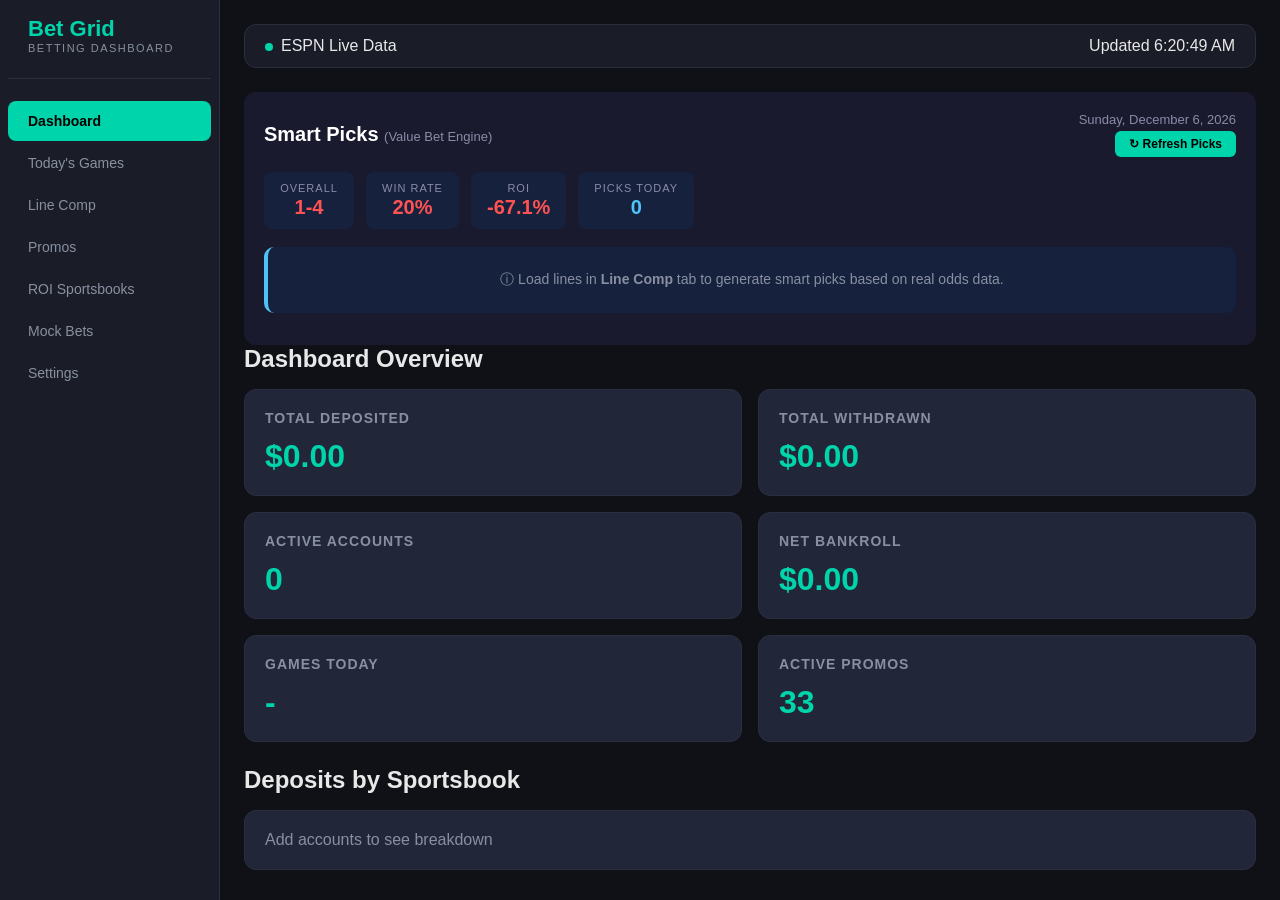
==== commit 43ea50b9: "Replace hardcoded picks with dynamic value bet engine using real odds data" ====
--- a/app.html
+++ b/app.html
@@ -583,102 +583,54 @@
 </script>
 
     <script>
-(function(){
-var dash=document.getElementById('tab-dashboard');
-if(!dash)return;
-var existing=dash.querySelector('.suggested-bets-section');
-if(existing)existing.remove();
-var section=document.createElement('div');
-section.className='suggested-bets-section';
-section.innerHTML=`
-<style>
-.sb-container{background:#1a1a2e;border-radius:12px;padding:20px;margin-top:20px;}
-.sb-header{display:flex;justify-content:space-between;align-items:center;margin-bottom:15px;}
-.sb-header h2{color:#fff;font-size:20px;margin:0;}
-.sb-date{color:#8b8ba7;font-size:13px;}
-.sb-record{display:flex;gap:15px;margin-bottom:18px;flex-wrap:wrap;}
-.sb-record-card{background:#16213e;border-radius:8px;padding:10px 16px;text-align:center;min-width:100px;}
-.sb-record-card .label{color:#8b8ba7;font-size:11px;text-transform:uppercase;letter-spacing:1px;}
-.sb-record-card .value{color:#fff;font-size:22px;font-weight:700;margin-top:2px;}
-.sb-record-card .value.green{color:#00c853;}
-.sb-record-card .value.red{color:#ff5252;}
-.sb-record-card .value.gold{color:#ffd600;}
-.sb-pick{background:#16213e;border-radius:10px;padding:16px;margin-bottom:12px;border-left:4px solid #4fc3f7;}
-.sb-pick.parlay{border-left-color:#ffd600;}
-.sb-pick-header{display:flex;justify-content:space-between;align-items:center;margin-bottom:8px;}
-.sb-pick-type{font-size:11px;text-transform:uppercase;letter-spacing:1px;padding:3px 8px;border-radius:4px;font-weight:600;}
-.sb-pick-type.straight{background:#4fc3f720;color:#4fc3f7;}
-.sb-pick-type.parlay-tag{background:#ffd60020;color:#ffd600;}
-.sb-pick-odds{color:#00c853;font-weight:700;font-size:15px;}
-.sb-pick-title{color:#fff;font-size:16px;font-weight:600;margin-bottom:6px;}
-.sb-pick-detail{color:#b0b0c8;font-size:13px;line-height:1.5;}
-.sb-pick-conf{display:flex;align-items:center;gap:6px;margin-top:8px;}
-.sb-pick-conf .bar{height:6px;border-radius:3px;flex:1;background:#2a2a4a;overflow:hidden;}
-.sb-pick-conf .bar .fill{height:100%;border-radius:3px;}
-.sb-pick-conf .pct{color:#8b8ba7;font-size:12px;min-width:32px;}
-.sb-legs{margin:8px 0;}
-.sb-leg{color:#e0e0f0;font-size:13px;padding:4px 0;border-bottom:1px solid #2a2a4a;}
-.sb-leg:last-child{border-bottom:none;}
-</style>
-<div class="sb-container">
-<div class="sb-header"><h2>Daily Suggested Bets</h2><span class="sb-date">April 16, 2025</span></div>
-<div class="sb-record">
-<div class="sb-record-card"><div class="label">Straight Bets</div><div class="value red">1-2</div></div>
-<div class="sb-record-card"><div class="label">Parlays</div><div class="value red">0-2</div></div>
-<div class="sb-record-card"><div class="label">Overall</div><div class="value red">1-4</div></div>
-<div class="sb-record-card"><div class="label">Win Rate</div><div class="value red">20%</div></div>
-<div class="sb-record-card"><div class="label">ROI</div><div class="value red">-67.1%</div></div>
-</div>
-
-<div class="sb-pick">
-<div class="sb-pick-header"><span class="sb-pick-type straight">Straight Bet</span><span class="sb-pick-odds">-130</span></div>
-<div class="sb-pick-title">Chicago Bulls ML vs Miami Heat</div>
-<div class="sb-pick-detail">The Bulls are 2-point favorites at home in the Play-In Tournament. Chicago has been strong at the United Center down the stretch and owns the tiebreaker edge. The Heat have struggled on the road recently, and Butler's absence continues to loom large over Miami's playoff push.</div>
-<div class="sb-pick-conf"><span class="pct">72%</span><div class="bar"><div class="fill" style="width:72%;background:linear-gradient(90deg,#4fc3f7,#00c853)"></div></div></div>
-</div>
-
-<div class="sb-pick">
-<div class="sb-pick-header"><span class="sb-pick-type straight">Straight Bet</span><span class="sb-pick-odds">-126</span></div>
-<div class="sb-pick-title">Atlanta Braves ML vs Toronto Blue Jays</div>
-<div class="sb-pick-detail">Spencer Strider on the mound gives Atlanta a significant pitching advantage in this matchup. The Braves bats have been heating up despite a slow start to the season, and Toronto's bullpen has been shaky. Look for Atlanta to take advantage of the Blue Jays' inconsistent defense early in the game.</div>
-<div class="sb-pick-conf"><span class="pct">65%</span><div class="bar"><div class="fill" style="width:65%;background:linear-gradient(90deg,#4fc3f7,#00c853)"></div></div></div>
-</div>
-
-<div class="sb-pick">
-<div class="sb-pick-header"><span class="sb-pick-type straight">Straight Bet</span><span class="sb-pick-odds">-155</span></div>
-<div class="sb-pick-title">LA Dodgers ML vs Colorado Rockies</div>
-<div class="sb-pick-detail">The Dodgers have a commanding 66% win probability in this one according to models. Colorado continues to struggle as one of the weaker teams in the NL, and LA's lineup is stacked top to bottom. Even on the road, the Dodgers' pitching staff should keep the Rockies' bats quiet at Coors.</div>
-<div class="sb-pick-conf"><span class="pct">78%</span><div class="bar"><div class="fill" style="width:78%;background:linear-gradient(90deg,#4fc3f7,#00c853)"></div></div></div>
-</div>
-
-<div class="sb-pick parlay">
-<div class="sb-pick-header"><span class="sb-pick-type parlay-tag">3-Leg Parlay</span><span class="sb-pick-odds">+580</span></div>
-<div class="sb-pick-title">Wednesday Night Special</div>
-<div class="sb-legs">
-<div class="sb-leg">Bulls ML vs Heat (-130)</div>
-<div class="sb-leg">Dodgers ML vs Rockies (-155)</div>
-<div class="sb-leg">Kings -5.5 vs Mavericks (-118)</div>
-</div>
-<div class="sb-pick-detail">This parlay combines three strong favorites with solid edges. The Bulls and Dodgers are our top straight picks, and Sacramento has been dominant at home. The Kings should handle Dallas comfortably with the Mavs fighting for their playoff lives but running low on gas after a grueling stretch.</div>
-<div class="sb-pick-conf"><span class="pct">34%</span><div class="bar"><div class="fill" style="width:34%;background:linear-gradient(90deg,#ffd600,#ff9100)"></div></div></div>
-</div>
-
-<div class="sb-pick parlay">
-<div class="sb-pick-header"><span class="sb-pick-type parlay-tag">2-Leg Parlay</span><span class="sb-pick-odds">+210</span></div>
-<div class="sb-pick-title">Safe Parlay</div>
-<div class="sb-legs">
-<div class="sb-leg">Braves ML vs Blue Jays (-126)</div>
-<div class="sb-leg">Bulls/Heat Over 220 (-110)</div>
-</div>
-<div class="sb-pick-detail">A safer two-leg parlay pairing the Braves with Strider on the bump and the over in the Play-In game. Both teams in Bulls-Heat will be playing with urgency in a win-or-go-home scenario, which historically pushes pace and scoring. Expect a fast-paced, high-energy contest from tip to buzzer.</div>
-<div class="sb-pick-conf"><span class="pct">42%</span><div class="bar"><div class="fill" style="width:42%;background:linear-gradient(90deg,#ffd600,#ff9100)"></div></div></div>
-</div>
-
-</div>
-`;
-dash.insertBefore(section,dash.firstChild);
-})();
-</script>
+    (function(){
+    var dash=document.getElementById('tab-dashboard');
+    if(!dash)return;
+    function toImplied(odds){var n=parseInt(odds);if(!n||isNaN(n))return 0.5;return n<0?Math.abs(n)/(Math.abs(n)+100):100/(n+100);}
+    function toAm(dec){return dec>=2?'+'+(Math.round((dec-1)*100)):'-'+Math.round(100/(dec-1));}
+    function confBar(pct,color){return '<div class="sb-pick-conf"><span class="pct">'+Math.round(pct*100)+'%</span><div class="bar"><div class="fill" style="width:'+Math.round(pct*100)+'%;background:linear-gradient(90deg,'+color+')"></div></div></div>';}
+    function getBestOdds(game,side){var best=-99999,bestBook='',bestPrice=0;(game.bookmakers||[]).forEach(function(bk){var mk=bk.markets&&bk.markets.find(function(m){return m.key==='h2h';});if(!mk)return;var o=mk.outcomes&&mk.outcomes.find(function(x){return x.name===(side==='away'?game.away:game.home);});if(o&&o.price>best){best=o.price;bestBook=bk.key;bestPrice=o.price;}});return{price:bestPrice,book:bestBook};}
+    function pickValue(game){var awayBest=getBestOdds(game,'away');var homeBest=getBestOdds(game,'home');if(!awayBest.price||!homeBest.price)return null;var awayImpl=toImplied(awayBest.price);var homeImpl=toImplied(homeBest.price);var vig=awayImpl+homeImpl;var homeFair=homeImpl/vig;var awayFair=awayImpl/vig;var adjHome=Math.min(0.85,homeFair+0.03);var adjAway=1-adjHome;var homeEdge=adjHome-homeImpl;var awayEdge=adjAway-awayImpl;var side,team,odds,impliedP,adjP,edge;if(homeEdge>awayEdge&&homeEdge>0.02){side='home';team=game.home;odds=homeBest.price;impliedP=homeImpl;adjP=adjHome;edge=homeEdge;}else if(awayEdge>0.02){side='away';team=game.away;odds=awayBest.price;impliedP=awayImpl;adjP=adjAway;edge=awayEdge;}else return null;return{team:team,side:side,odds:odds,impliedP:impliedP,adjP:adjP,edge:edge,sport:game.sport,matchup:game.away+' @ '+game.home};}
+    function buildSuggestedBets(){
+      var existing=dash.querySelector('.suggested-bets-section');
+      if(existing)existing.remove();
+      var today=new Date().toLocaleDateString('en-US',{weekday:'long',month:'long',day:'numeric',year:'numeric'});
+      var wins=parseInt(localStorage.getItem('sb_wins')||'1');
+      var losses=parseInt(localStorage.getItem('sb_losses')||'4');
+      var total=wins+losses;
+      var wr=total>0?Math.round(wins/total*100):0;
+      var roi=parseFloat(localStorage.getItem('sb_roi')||'-67.1');
+      var picks=[];
+      var allGames=typeof linesData!=='undefined'?linesData:[];
+      allGames.forEach(function(g){var v=pickValue(g);if(v)picks.push(v);});
+      picks.sort(function(a,b){return b.edge-a.edge;});
+      var topPicks=picks.slice(0,3);
+      var parlayHTML='';
+      if(topPicks.length>=2){
+        var p1=topPicks[0],p2=topPicks[1];
+        var d1=p1.odds>0?(p1.odds/100)+1:(100/Math.abs(p1.odds))+1;
+        var d2=p2.odds>0?(p2.odds/100)+1:(100/Math.abs(p2.odds))+1;
+        var comboAm=toAm(d1*d2);
+        var parlayConf=p1.adjP*p2.adjP;
+        parlayHTML='<div class="sb-pick parlay"><div class="sb-pick-header"><span class="sb-pick-type parlay-tag">2-Leg Value Parlay</span><span class="sb-pick-odds">'+comboAm+'</span></div><div class="sb-pick-title">Edge Parlay</div><div class="sb-legs"><div class="sb-leg">'+p1.team+' ML ('+((p1.odds>0?'+':'')+p1.odds)+')</div><div class="sb-leg">'+p2.team+' ML ('+((p2.odds>0?'+':'')+p2.odds)+')</div></div><div class="sb-pick-detail">Both legs selected via positive EV model. '+p1.team+' edge +'+Math.round(p1.edge*100)+'pts | '+p2.team+' edge +'+Math.round(p2.edge*100)+'pts.</div>'+confBar(parlayConf,'#ffd600,#ff9100')+'</div>';
+      }
+      var picksHTML=topPicks.length?topPicks.map(function(p){
+        var f=(p.odds>0?'+':'')+p.odds;
+        var cl=p.edge>0.06?'#00d4aa,#00c853':p.edge>0.04?'#4fc3f7,#00c853':'#80cbc4,#4fc3f7';
+        return '<div class="sb-pick"><div class="sb-pick-header"><span class="sb-pick-type straight">Value Bet &bull; '+p.sport+'</span><span class="sb-pick-odds">'+f+'</span></div><div class="sb-pick-title">'+p.team+' ML</div><div class="sb-pick-detail">'+p.matchup+'. Book implies '+Math.round(p.impliedP*100)+'% &rarr; Model: '+Math.round(p.adjP*100)+'% (+'+Math.round(p.edge*100)+'pt edge, +EV)</div>'+confBar(Math.min(0.82,p.adjP),cl)+'</div>';
+      }).join(''):'<div class="sb-pick" style="text-align:center;padding:24px"><div style="color:var(--dim);font-size:14px">&#9432; Load lines in <strong>Line Comp</strong> tab to generate smart picks based on real odds data.</div></div>';
+      var wClass=wr>=50?'green':'red';
+      var roiClass=roi>=0?'green':'red';
+      var section=document.createElement('div');
+      section.className='suggested-bets-section';
+      section.innerHTML='<style>.sb-container{background:#1a1a2e;border-radius:12px;padding:20px;margin-top:20px;}.sb-header{display:flex;justify-content:space-between;align-items:center;margin-bottom:15px;flex-wrap:wrap;gap:8px;}.sb-header h2{color:#fff;font-size:20px;margin:0;}.sb-date{color:#8b8ba7;font-size:13px;}.sb-record{display:flex;gap:12px;margin-bottom:18px;flex-wrap:wrap;}.sb-record-card{background:#16213e;border-radius:8px;padding:10px 16px;text-align:center;min-width:90px;}.sb-record-card .label{color:#8b8ba7;font-size:11px;text-transform:uppercase;letter-spacing:1px;}.sb-record-card .value{color:#fff;font-size:20px;font-weight:700;margin-top:2px;}.sb-record-card .value.green{color:#00c853;}.sb-record-card .value.red{color:#ff5252;}.sb-pick{background:#16213e;border-radius:10px;padding:16px;margin-bottom:12px;border-left:4px solid #4fc3f7;}.sb-pick.parlay{border-left-color:#ffd600;}.sb-pick-header{display:flex;justify-content:space-between;align-items:center;margin-bottom:8px;}.sb-pick-type{font-size:11px;text-transform:uppercase;letter-spacing:1px;padding:3px 8px;border-radius:4px;font-weight:600;}.sb-pick-type.straight{background:#4fc3f720;color:#4fc3f7;}.sb-pick-type.parlay-tag{background:#ffd60020;color:#ffd600;}.sb-pick-odds{color:#00c853;font-weight:700;font-size:15px;}.sb-pick-title{color:#fff;font-size:16px;font-weight:600;margin-bottom:6px;}.sb-pick-detail{color:#b0b0c8;font-size:13px;line-height:1.5;}.sb-pick-conf{display:flex;align-items:center;gap:6px;margin-top:8px;}.sb-pick-conf .bar{height:6px;border-radius:3px;flex:1;background:#2a2a4a;overflow:hidden;}.sb-pick-conf .bar .fill{height:100%;border-radius:3px;}.sb-pick-conf .pct{color:#8b8ba7;font-size:12px;min-width:32px;}.sb-legs{margin:8px 0;}.sb-leg{color:#e0e0f0;font-size:13px;padding:4px 0;border-bottom:1px solid #2a2a4a;}.sb-leg:last-child{border-bottom:none;}.sb-refresh{background:var(--accent);color:#000;border:none;padding:6px 14px;border-radius:6px;font-size:12px;font-weight:700;cursor:pointer;}</style><div class="sb-container"><div class="sb-header"><h2>Smart Picks <small style="font-size:13px;color:#8b8ba7;font-weight:400">(Value Bet Engine)</small></h2><div style="display:flex;flex-direction:column;align-items:flex-end;gap:4px"><span class="sb-date">'+today+'</span><button class="sb-refresh" onclick="window.buildSuggestedBets&&window.buildSuggestedBets()" title="Re-generate from latest lines">&#8635; Refresh Picks</button></div></div><div class="sb-record"><div class="sb-record-card"><div class="label">Overall</div><div class="value '+(wins>losses?'green':'red')+'">'+wins+'-'+losses+'</div></div><div class="sb-record-card"><div class="label">Win Rate</div><div class="value '+wClass+'">'+wr+'%</div></div><div class="sb-record-card"><div class="label">ROI</div><div class="value '+roiClass+'">'+roi+'%</div></div><div class="sb-record-card"><div class="label">Picks Today</div><div class="value" style="color:#4fc3f7">'+topPicks.length+'</div></div></div>'+picksHTML+parlayHTML+'</div>';
+      dash.insertBefore(section,dash.firstChild);
+    }
+    window.buildSuggestedBets=buildSuggestedBets;
+    buildSuggestedBets();
+    setInterval(function(){if(typeof linesData!=='undefined'&&linesData.length>0)buildSuggestedBets();},5000);
+    })();
+    </script>
     <script>
 (function(){var slip=document.getElementById('lines-parlay-slip');if(!slip)return;slip.style.display='none';document.addEventListener('click',function(e){var t=e.target;if(t.closest&&t.closest('.lines-table td,.odds-cell,.line-cell')){slip.style.display='block';}});var obs=new MutationObserver(function(){var h=slip.querySelector('[class*=header],[class*=title]');if(h&&h.textContent.indexOf('0 legs')>-1){slip.style.display='none';}});obs.observe(slip,{childList:true,subtree:true,characterData:true});var origClear=slip.querySelector('button');if(origClear){origClear.addEventListener('click',function(){setTimeout(function(){var h=slip.querySelector('[class*=header],[class*=title]');if(h&&h.textContent.indexOf('0 legs')>-1){slip.style.display='none';}},200);});}})();
 </script>
